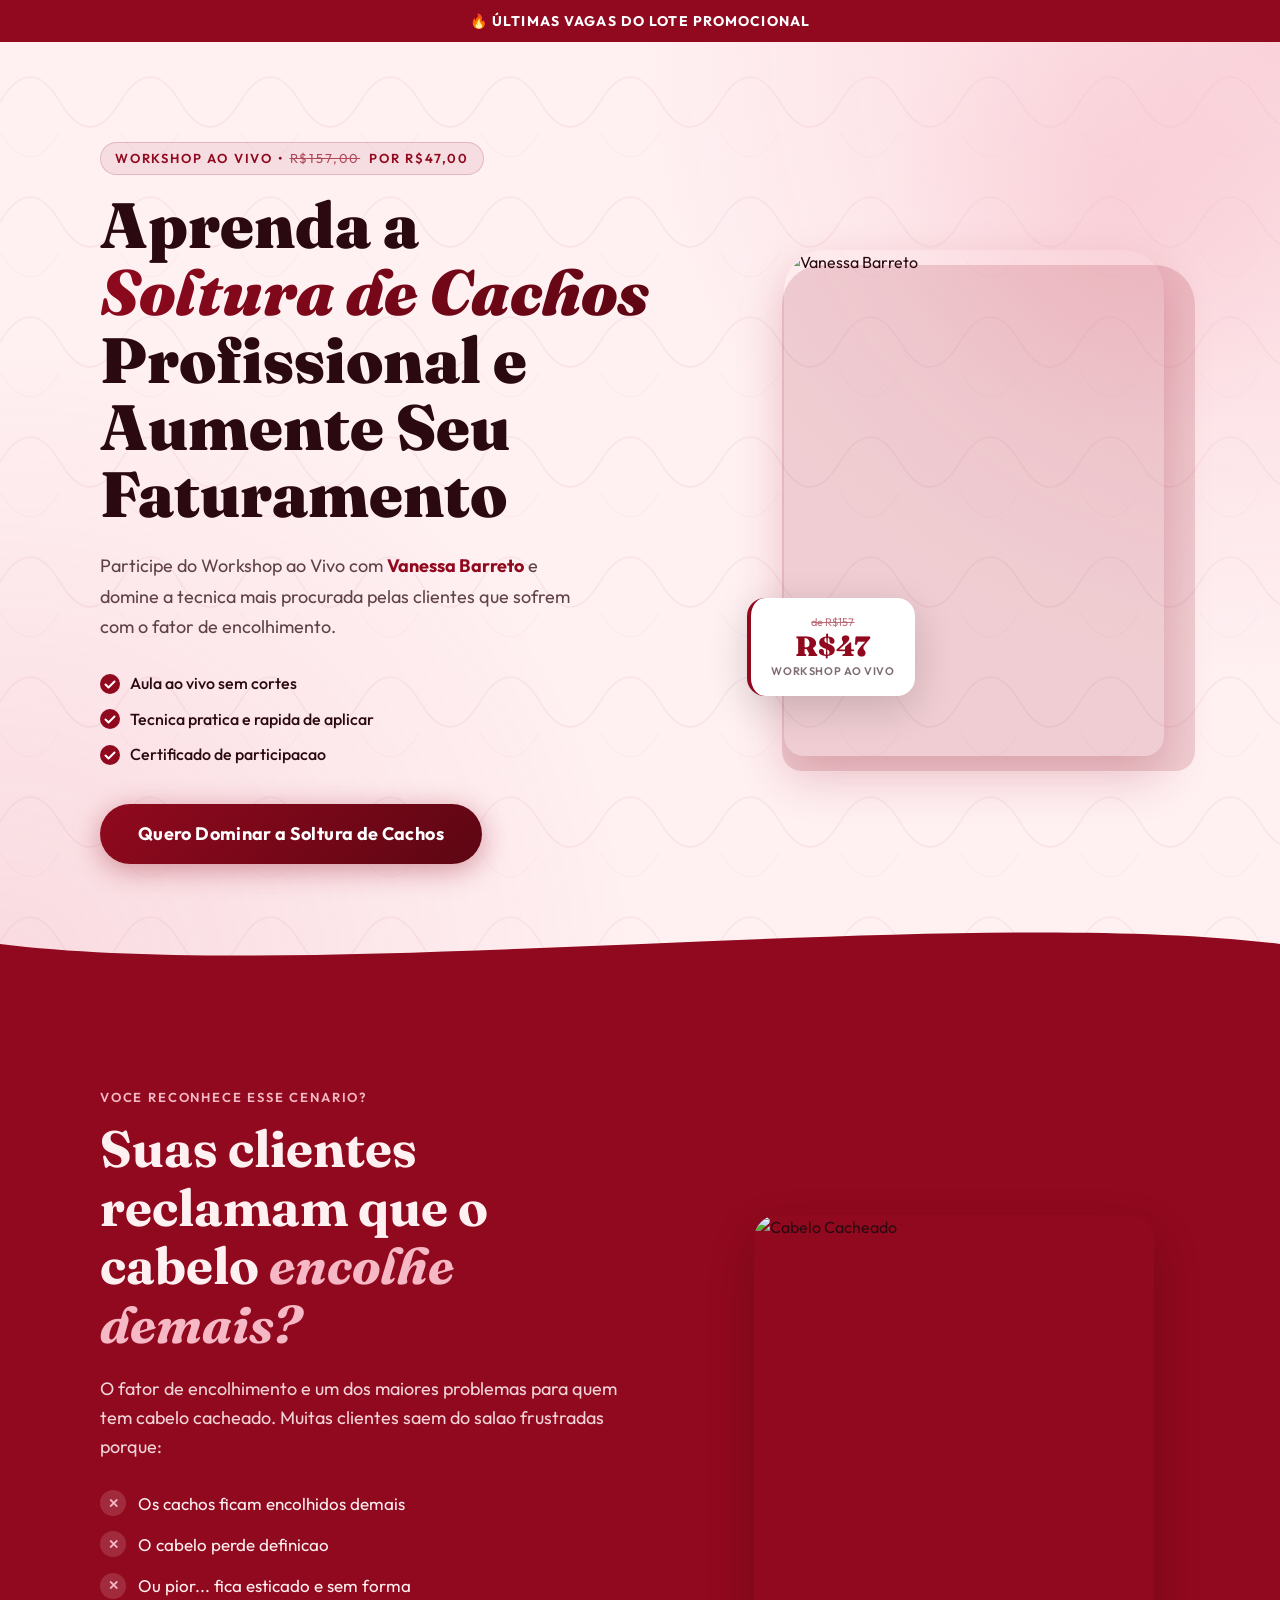
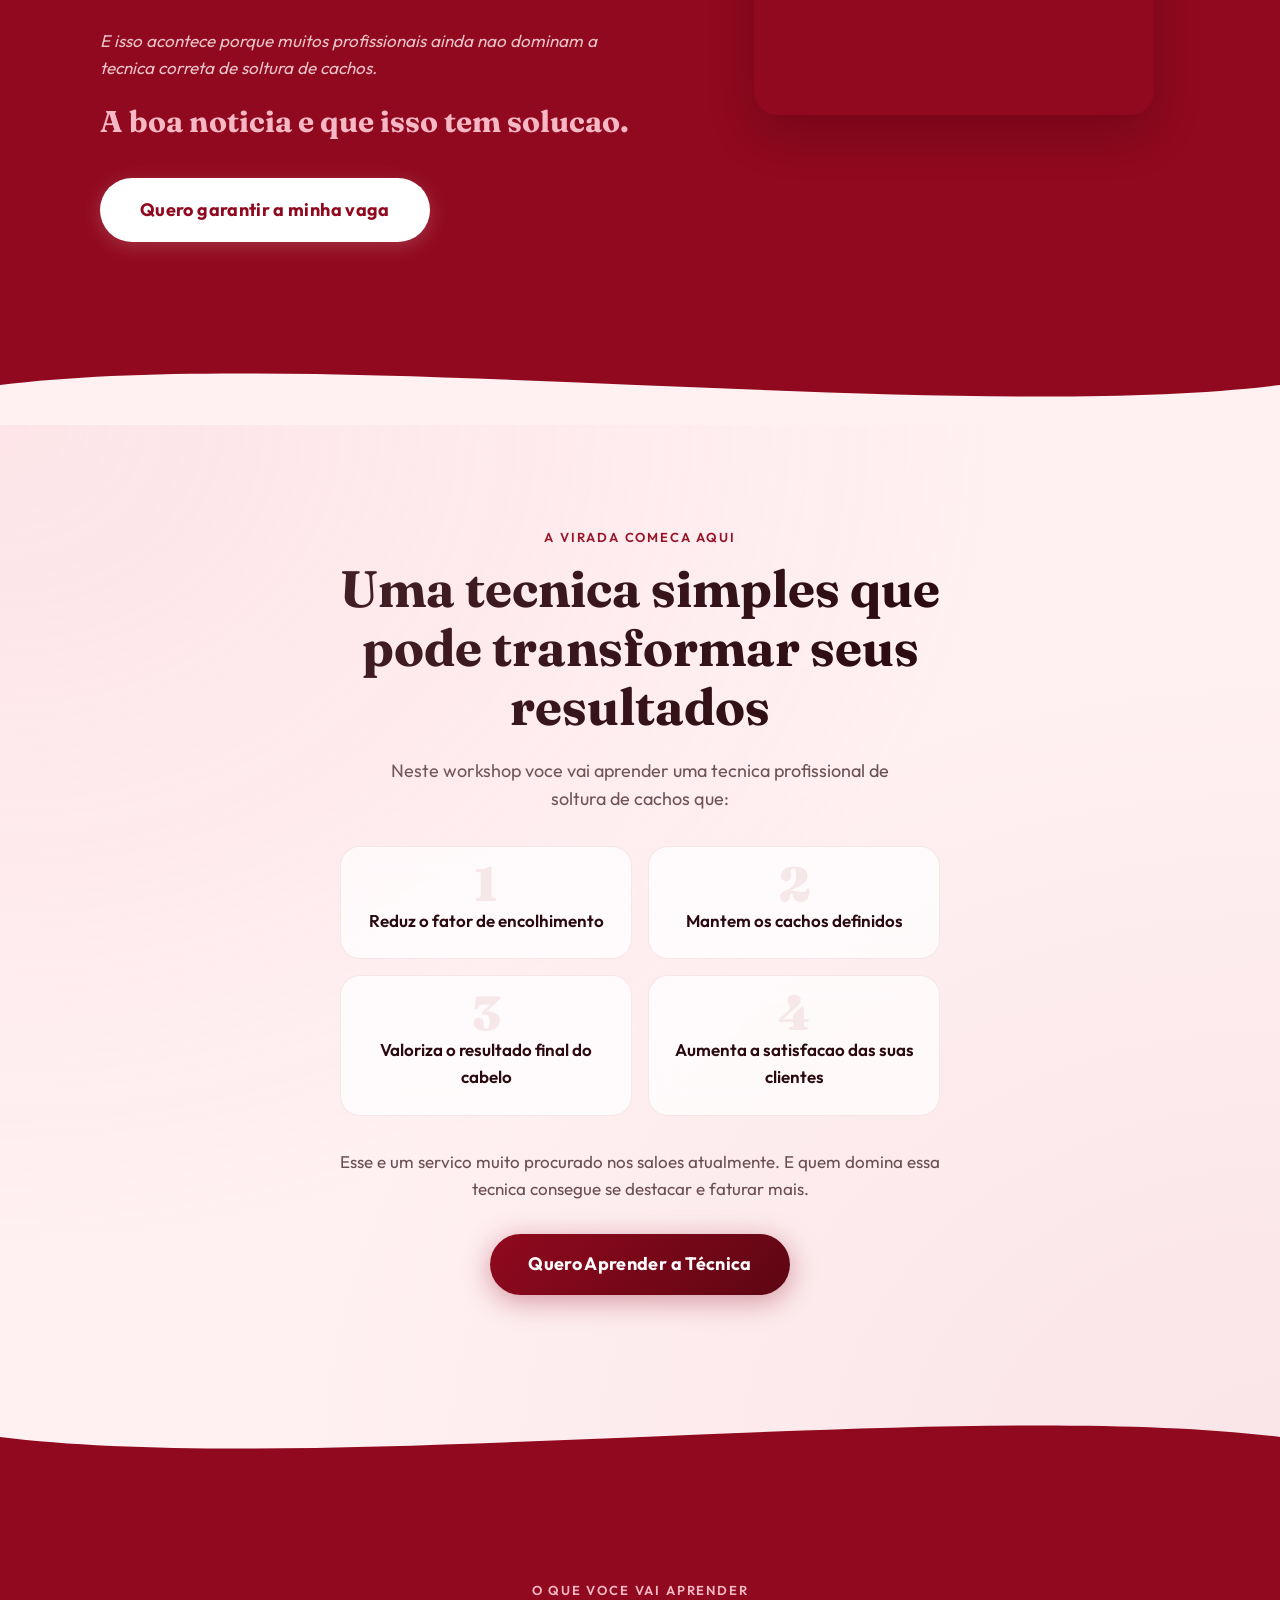
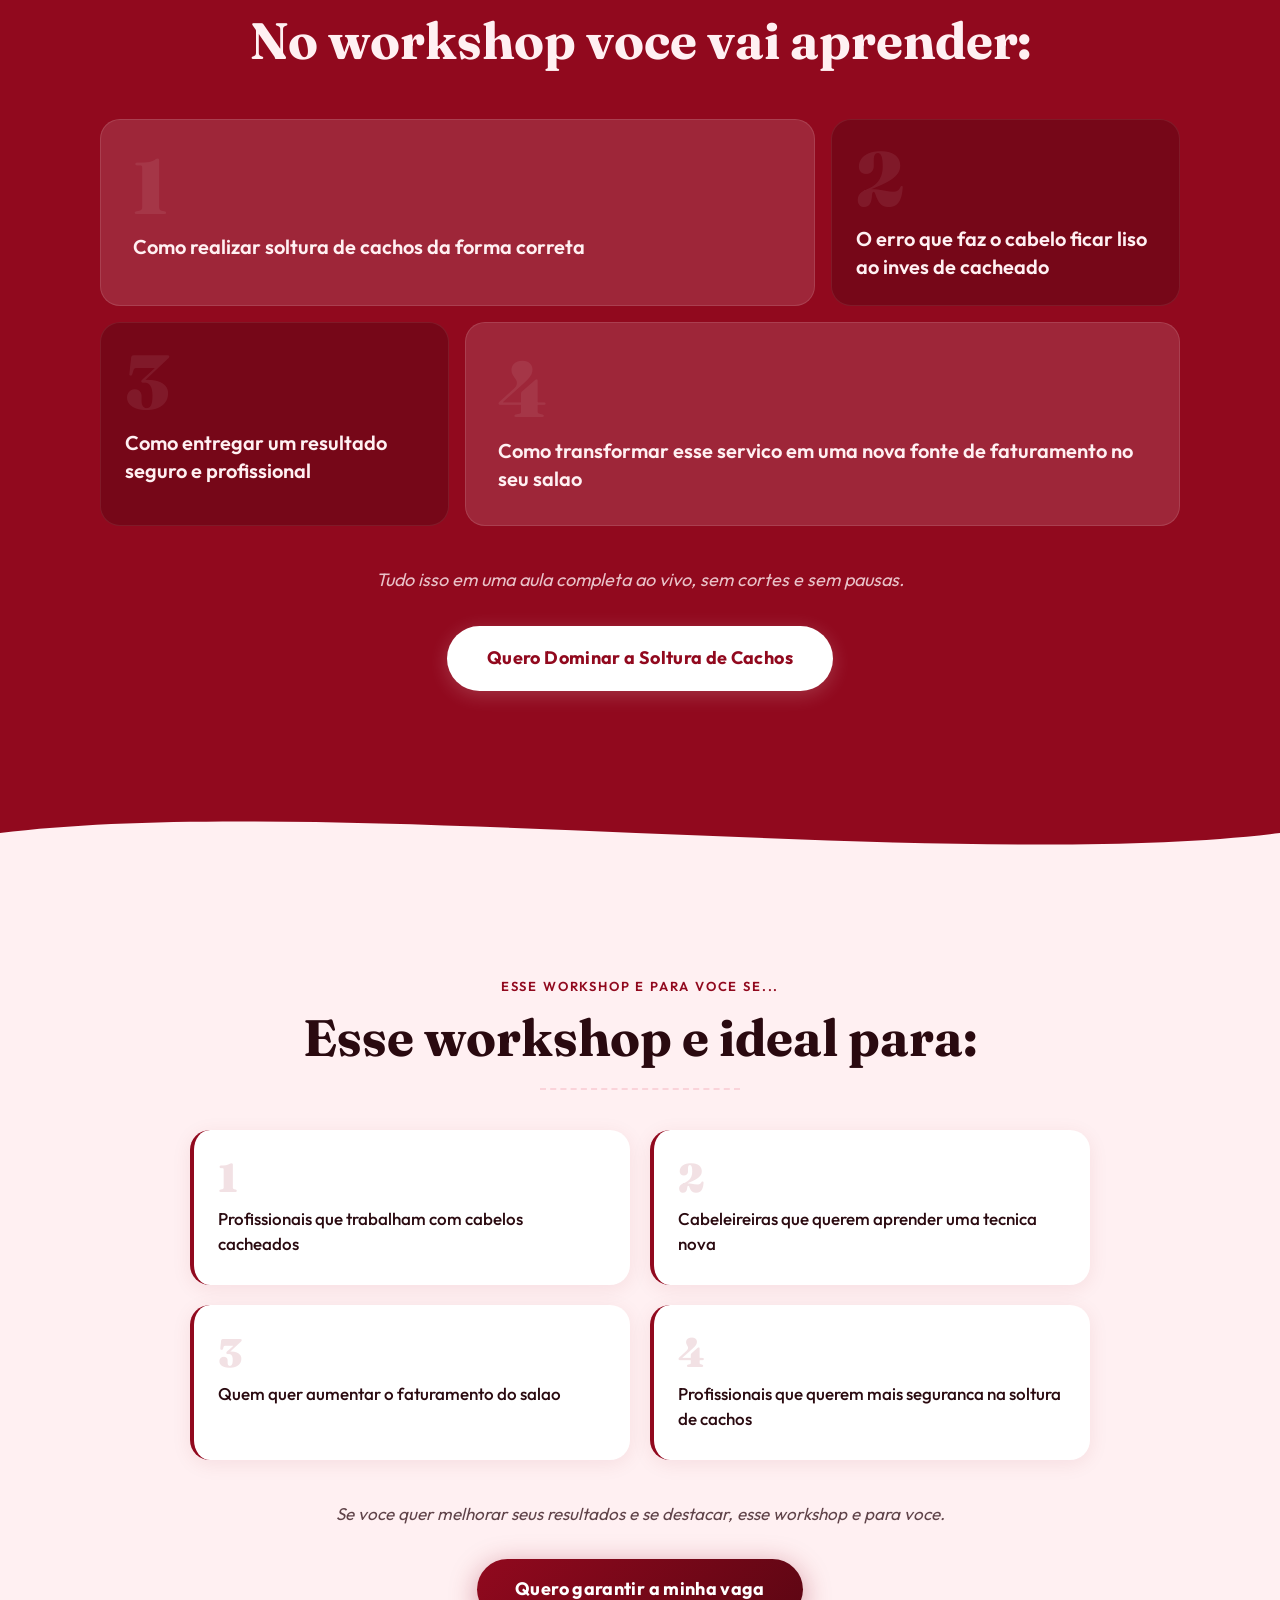
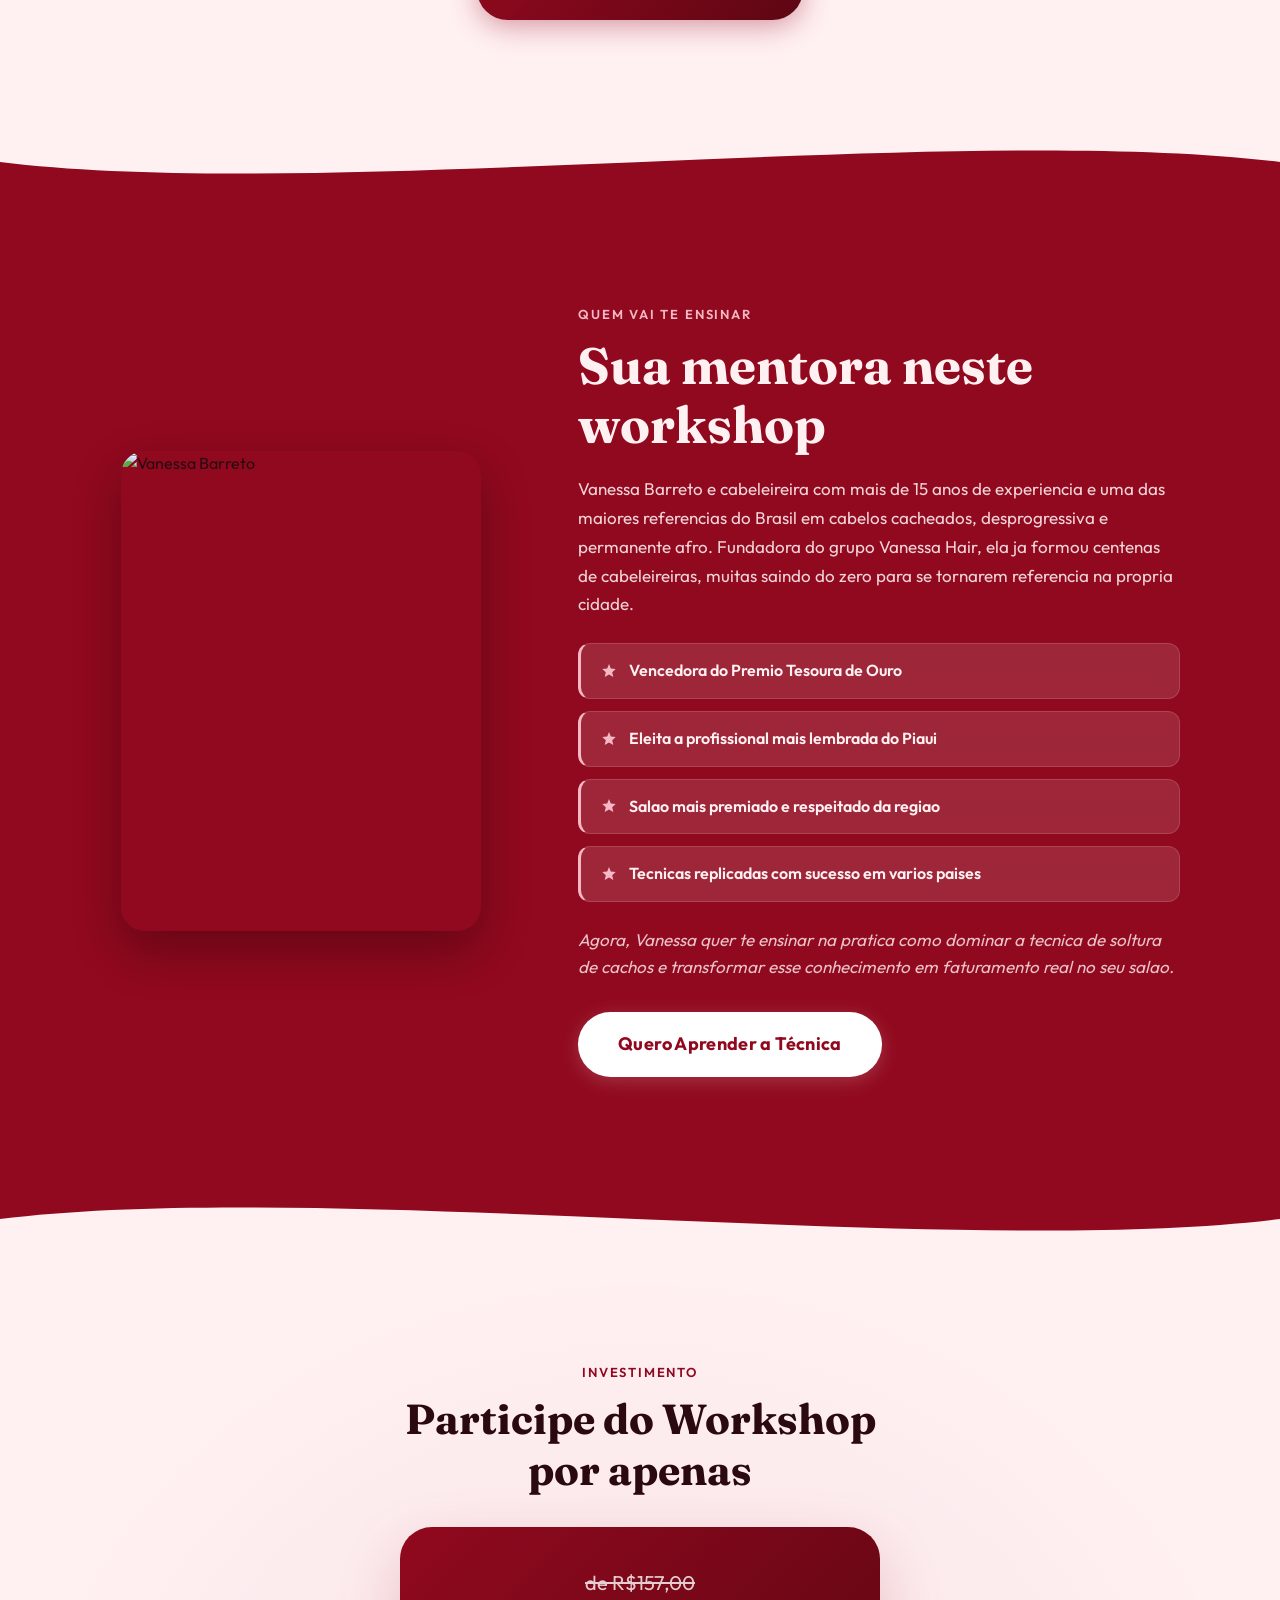
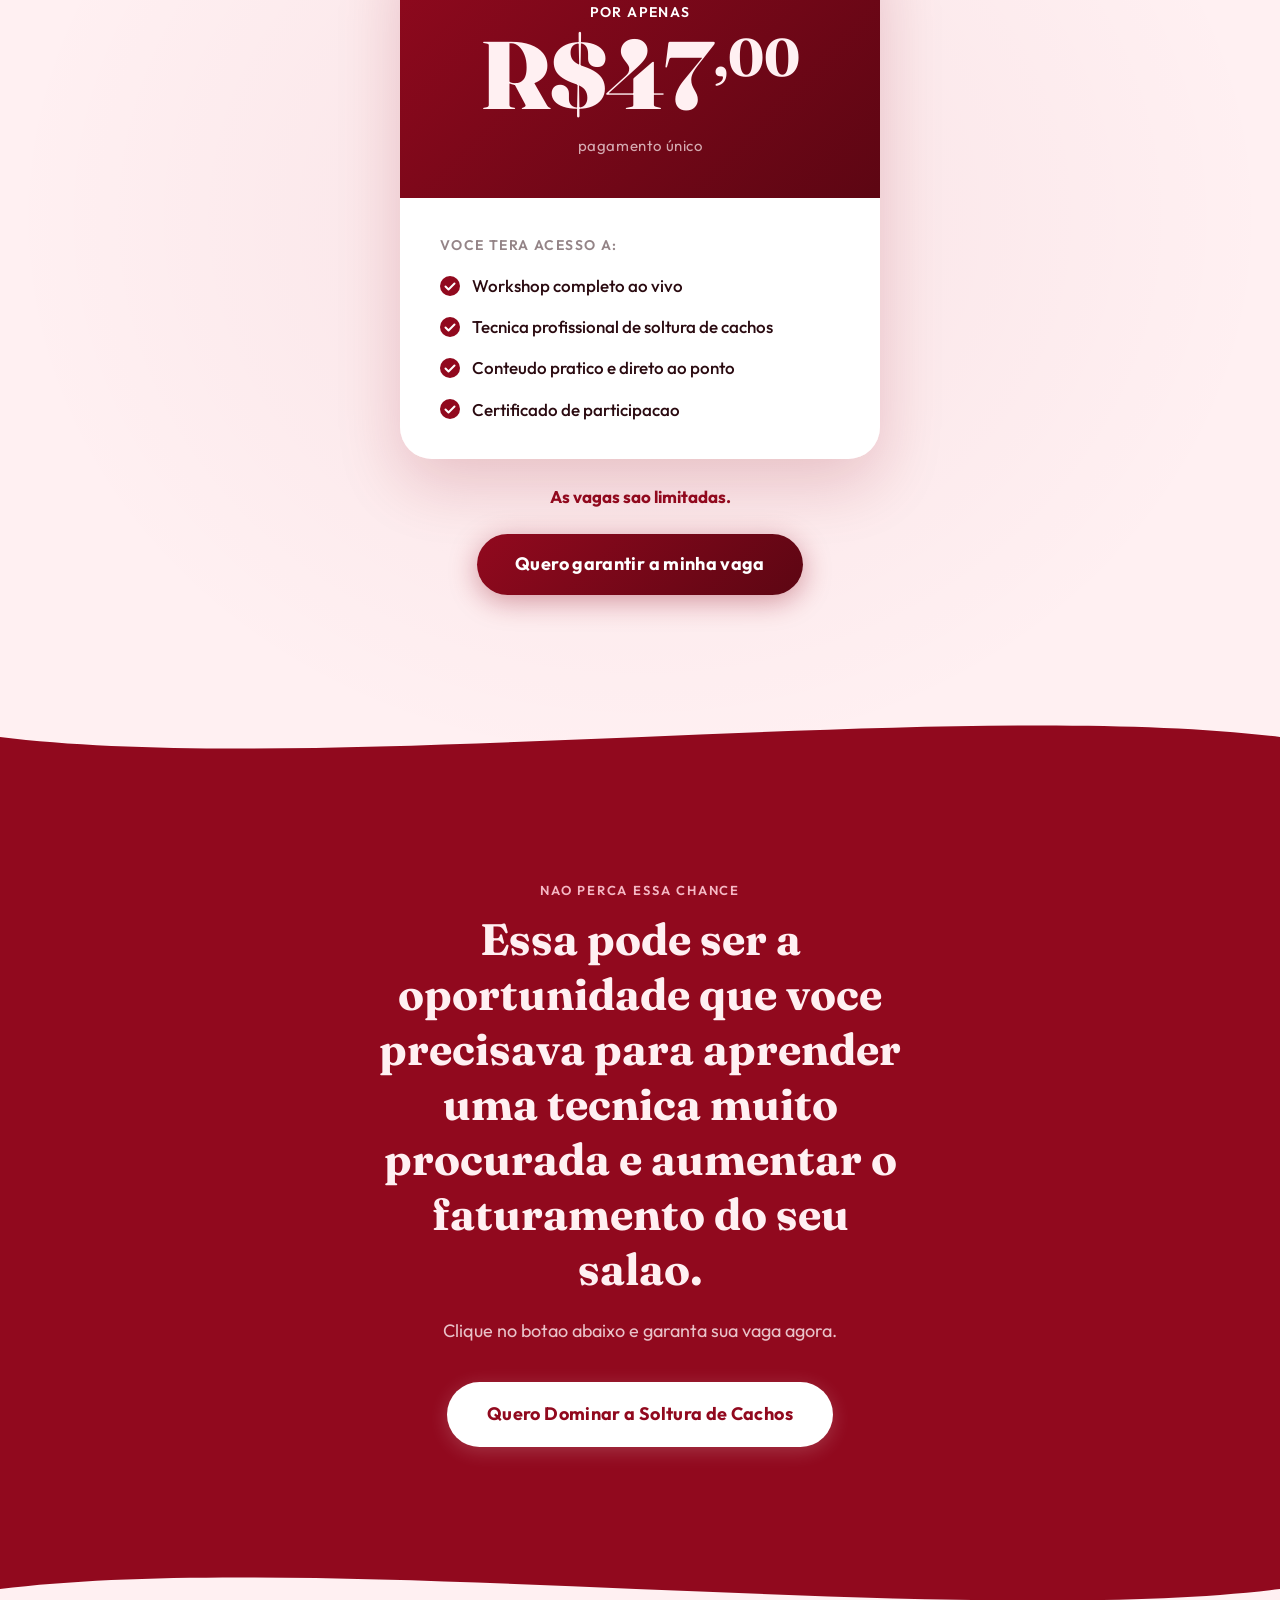
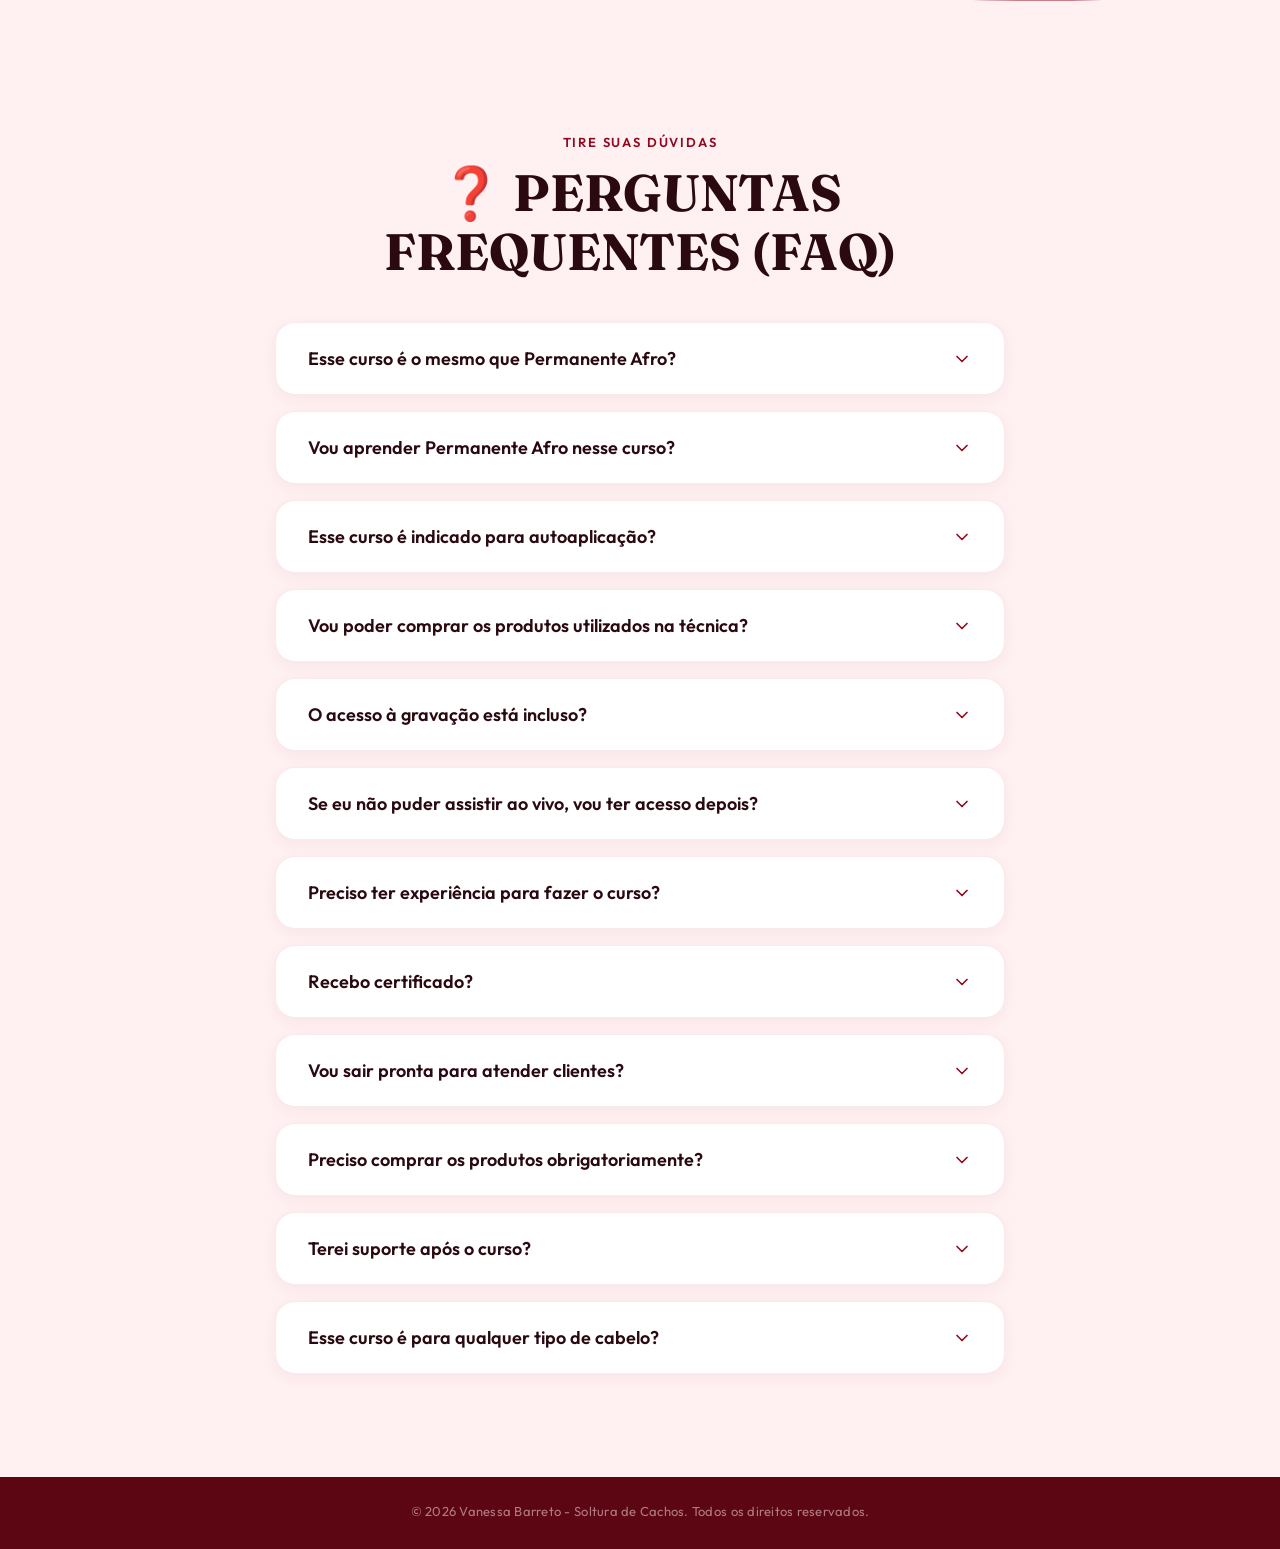
==== index.html @ c7a867ae "feat: add top bar, alternate cta text, update prices and hero texture" ====
<!DOCTYPE html>
<html lang="pt-BR">
<head>
  <meta charset="UTF-8">
  <meta name="viewport" content="width=device-width, initial-scale=1.0">
  <title>Workshop Soltura de Cachos - Vanessa Barreto</title>
  <meta name="description" content="Aprenda a Tecnica Profissional de Soltura de Cachos com Vanessa Barreto e aumente o faturamento do seu salao. Workshop ao vivo por apenas R$47.">

  <!-- Preconnect Fontes -->
  <link rel="preconnect" href="https://fonts.googleapis.com">
  <link rel="preconnect" href="https://fonts.gstatic.com" crossorigin>
  <link href="https://fonts.googleapis.com/css2?family=Fraunces:opsz,wght@9..144,300;9..144,600;9..144,700;9..144,900&family=Outfit:wght@300;400;500;600;700&display=swap" rel="stylesheet">

  <link rel="stylesheet" href="/style.css">

  <!-- AOS -->
  <link rel="stylesheet" href="https://unpkg.com/aos@2.3.4/dist/aos.css">
</head>
<body>
  <div class="top-bar">🔥 ÚLTIMAS VAGAS DO LOTE PROMOCIONAL</div>

  <!-- ===== HERO ===== -->
  <section class="hero" id="hero">
    <div class="hero__inner">

      <!-- Lado esquerdo: conteúdo -->
      <div class="hero__content">
        <p class="hero__eyebrow">Workshop ao Vivo &bull; <span class="price-old">R$157,00</span> por R$47,00</p>
        <h1 class="hero__headline">
          Aprenda a<br>
          <span class="hero__headline--highlight">Soltura de Cachos</span><br>
          Profissional e<br>
          Aumente Seu<br>
          Faturamento
        </h1>
        <p class="hero__sub">
          Participe do Workshop ao Vivo com <strong>Vanessa Barreto</strong> e domine a tecnica mais procurada pelas clientes que sofrem com o fator de encolhimento.
        </p>
        <ul class="hero__trust">
          <li>
            <svg width="20" height="20" viewBox="0 0 20 20" fill="none" aria-hidden="true"><circle cx="10" cy="10" r="10" fill="#91091E"/><path d="M5.5 10.5L8.5 13.5L14.5 7.5" stroke="white" stroke-width="2" stroke-linecap="round" stroke-linejoin="round"/></svg>
            Aula ao vivo sem cortes
          </li>
          <li>
            <svg width="20" height="20" viewBox="0 0 20 20" fill="none" aria-hidden="true"><circle cx="10" cy="10" r="10" fill="#91091E"/><path d="M5.5 10.5L8.5 13.5L14.5 7.5" stroke="white" stroke-width="2" stroke-linecap="round" stroke-linejoin="round"/></svg>
            Tecnica pratica e rapida de aplicar
          </li>
          <li>
            <svg width="20" height="20" viewBox="0 0 20 20" fill="none" aria-hidden="true"><circle cx="10" cy="10" r="10" fill="#91091E"/><path d="M5.5 10.5L8.5 13.5L14.5 7.5" stroke="white" stroke-width="2" stroke-linecap="round" stroke-linejoin="round"/></svg>
            Certificado de participacao
          </li>
        </ul>
        <a href="#oferta" class="btn btn--primary">Quero Dominar a Soltura de Cachos</a>
      </div>

      <!-- Lado direito: foto da especialista -->
      <div class="hero__photo-wrap">
        <img src="/.netlify/images?url=/images/v1.jpg&w=800&q=80" alt="Vanessa Barreto" class="hero__photo" width="380" height="506" loading="eager">
        <!-- Badge flutuante -->
        <div class="hero__badge">
          <span class="hero__badge-old">de R$157</span>
          <span class="hero__badge-price">R$47</span>
          <span class="hero__badge-text">Workshop ao Vivo</span>
        </div>
      </div>

    </div>

    <!-- Divisor ondulado hero → escuro -->
    <div class="wave-divider" aria-hidden="true">
      <svg xmlns="http://www.w3.org/2000/svg" viewBox="0 0 1440 80" preserveAspectRatio="none">
        <path d="M0,40 C360,80 1080,0 1440,40 L1440,80 L0,80 Z" fill="#91091E"/>
      </svg>
    </div>
  </section>

  <!-- ===== SECAO: PROBLEMA ===== -->
  <section class="section section--dark" id="problema">
    <div class="container">
      <div class="problema__grid">
        <div class="problema__texto">
          <p class="section__eyebrow section__eyebrow--light">Voce reconhece esse cenario?</p>
          <h2 class="section__title section__title--light">
            Suas clientes reclamam que o cabelo <em>encolhe demais?</em>
          </h2>
          <p class="section__intro section__intro--light">
            O fator de encolhimento e um dos maiores problemas para quem tem cabelo cacheado. Muitas clientes saem do salao frustradas porque:
          </p>
          <ul class="problema__lista">
            <li>
              <span class="problema__icon" aria-hidden="true">&#x2715;</span>
              Os cachos ficam encolhidos demais
            </li>
            <li>
              <span class="problema__icon" aria-hidden="true">&#x2715;</span>
              O cabelo perde definicao
            </li>
            <li>
              <span class="problema__icon" aria-hidden="true">&#x2715;</span>
              Ou pior... fica esticado e sem forma
            </li>
          </ul>
          <p class="problema__agravante">
            E isso acontece porque muitos profissionais ainda nao dominam a tecnica correta de soltura de cachos.
          </p>
          <p class="problema__virada">
            A boa noticia e que isso tem solucao.
          </p>
          <a href="#oferta" class="btn btn--secondary">Quero garantir a minha vaga</a>
        </div>

        <div class="problema__imagem" data-aos="fade-up">
          <img src="/.netlify/images?url=/images/v3.jpg&w=800&q=80" alt="Cabelo Cacheado" class="problema__foto" width="400" height="500" loading="lazy">
        </div>
      </div>
    </div>

    <!-- Divisor ondulado escuro → claro -->
    <div class="wave-divider" aria-hidden="true">
      <svg xmlns="http://www.w3.org/2000/svg" viewBox="0 0 1440 80" preserveAspectRatio="none">
        <path d="M0,40 C360,0 1080,80 1440,40 L1440,80 L0,80 Z" fill="#FFF0F2"/>
      </svg>
    </div>
  </section>

  <!-- ===== SECAO: SOLUCAO ===== -->
  <section class="section section--light" id="solucao">
    <div class="solucao__ornamento" aria-hidden="true"></div>
    <div class="container solucao__container">
      <p class="section__eyebrow">A virada comeca aqui</p>
      <h2 class="section__title" style="text-align:center;">
        Uma tecnica simples que pode transformar seus resultados
      </h2>
      <p class="section__intro solucao__intro">
        Neste workshop voce vai aprender uma tecnica profissional de soltura de cachos que:
      </p>

      <div class="solucao__cards">
        <div class="solucao__card">
          <span class="solucao__card-num" aria-hidden="true">1</span>
          <svg class="solucao__check" viewBox="0 0 20 20" fill="none" aria-hidden="true"><circle cx="10" cy="10" r="10" fill="#91091E"/><path d="M5.5 10.5L8.5 13.5L14.5 7.5" stroke="white" stroke-width="2" stroke-linecap="round" stroke-linejoin="round"/></svg>
          <p class="solucao__card-text">Reduz o fator de encolhimento</p>
        </div>
        <div class="solucao__card">
          <span class="solucao__card-num" aria-hidden="true">2</span>
          <svg class="solucao__check" viewBox="0 0 20 20" fill="none" aria-hidden="true"><circle cx="10" cy="10" r="10" fill="#91091E"/><path d="M5.5 10.5L8.5 13.5L14.5 7.5" stroke="white" stroke-width="2" stroke-linecap="round" stroke-linejoin="round"/></svg>
          <p class="solucao__card-text">Mantem os cachos definidos</p>
        </div>
        <div class="solucao__card">
          <span class="solucao__card-num" aria-hidden="true">3</span>
          <svg class="solucao__check" viewBox="0 0 20 20" fill="none" aria-hidden="true"><circle cx="10" cy="10" r="10" fill="#91091E"/><path d="M5.5 10.5L8.5 13.5L14.5 7.5" stroke="white" stroke-width="2" stroke-linecap="round" stroke-linejoin="round"/></svg>
          <p class="solucao__card-text">Valoriza o resultado final do cabelo</p>
        </div>
        <div class="solucao__card">
          <span class="solucao__card-num" aria-hidden="true">4</span>
          <svg class="solucao__check" viewBox="0 0 20 20" fill="none" aria-hidden="true"><circle cx="10" cy="10" r="10" fill="#91091E"/><path d="M5.5 10.5L8.5 13.5L14.5 7.5" stroke="white" stroke-width="2" stroke-linecap="round" stroke-linejoin="round"/></svg>
          <p class="solucao__card-text">Aumenta a satisfacao das suas clientes</p>
        </div>
      </div>

      <p class="solucao__contexto">
        Esse e um servico muito procurado nos saloes atualmente. E quem domina essa tecnica consegue se destacar e faturar mais.
      </p>
      <div class="solucao__cta">
        <a href="#oferta" class="btn btn--primary">Quero Aprender a Técnica</a>
      </div>
    </div>

    <!-- Divisor ondulado claro → escuro -->
    <div class="wave-divider" aria-hidden="true">
      <svg xmlns="http://www.w3.org/2000/svg" viewBox="0 0 1440 80" preserveAspectRatio="none">
        <path d="M0,40 C360,80 1080,0 1440,40 L1440,80 L0,80 Z" fill="#91091E"/>
      </svg>
    </div>
  </section>

  <!-- ===== SECAO: O QUE VAI APRENDER ===== -->
  <section class="section section--dark" id="aprender">
    <div class="container">
      <p class="section__eyebrow section__eyebrow--light" style="text-align:center;">O que voce vai aprender</p>
      <h2 class="section__title section__title--light" style="text-align:center; margin-bottom:48px;">
        No workshop voce vai aprender:
      </h2>

      <div class="bento__grid">
        <div class="bento__cell bento__cell--large">
          <span class="bento__num" aria-hidden="true">1</span>
          <p class="bento__text">Como realizar soltura de cachos da forma correta</p>
        </div>
        <div class="bento__cell bento__cell--small">
          <span class="bento__num" aria-hidden="true">2</span>
          <p class="bento__text">O erro que faz o cabelo ficar liso ao inves de cacheado</p>
        </div>
        <div class="bento__cell bento__cell--small">
          <span class="bento__num" aria-hidden="true">3</span>
          <p class="bento__text">Como entregar um resultado seguro e profissional</p>
        </div>
        <div class="bento__cell bento__cell--large">
          <span class="bento__num" aria-hidden="true">4</span>
          <p class="bento__text">Como transformar esse servico em uma nova fonte de faturamento no seu salao</p>
        </div>
      </div>

      <p class="bento__fechamento">
        Tudo isso em uma aula completa ao vivo, sem cortes e sem pausas.
      </p>
      <div style="text-align:center;">
        <a href="#oferta" class="btn btn--secondary">Quero Dominar a Soltura de Cachos</a>
      </div>
    </div>

    <!-- Divisor ondulado escuro → claro -->
    <div class="wave-divider" aria-hidden="true">
      <svg xmlns="http://www.w3.org/2000/svg" viewBox="0 0 1440 80" preserveAspectRatio="none">
        <path d="M0,40 C360,0 1080,80 1440,40 L1440,80 L0,80 Z" fill="#FFF0F2"/>
      </svg>
    </div>
  </section>

  <!-- ===== SECAO: PARA QUEM E ===== -->
  <section class="section section--light" id="para-quem">
    <div class="container">
      <p class="section__eyebrow" style="text-align:center;">Esse workshop e para voce se...</p>
      <h2 class="section__title" style="text-align:center;">
        Esse workshop e ideal para:
      </h2>

      <!-- Linha decorativa -->
      <div class="paraquem__linha" aria-hidden="true"></div>

      <div class="paraquem__cards">
        <div class="paraquem__card">
          <span class="paraquem__num" aria-hidden="true">1</span>
          <p class="paraquem__text">Profissionais que trabalham com cabelos cacheados</p>
        </div>
        <div class="paraquem__card">
          <span class="paraquem__num" aria-hidden="true">2</span>
          <p class="paraquem__text">Cabeleireiras que querem aprender uma tecnica nova</p>
        </div>
        <div class="paraquem__card">
          <span class="paraquem__num" aria-hidden="true">3</span>
          <p class="paraquem__text">Quem quer aumentar o faturamento do salao</p>
        </div>
        <div class="paraquem__card">
          <span class="paraquem__num" aria-hidden="true">4</span>
          <p class="paraquem__text">Profissionais que querem mais seguranca na soltura de cachos</p>
        </div>
      </div>

      <p class="paraquem__fechamento">
        Se voce quer melhorar seus resultados e se destacar, esse workshop e para voce.
      </p>
      <div style="text-align:center;">
        <a href="#oferta" class="btn btn--primary">Quero garantir a minha vaga</a>
      </div>
    </div>

    <!-- Divisor ondulado claro → escuro -->
    <div class="wave-divider" aria-hidden="true">
      <svg xmlns="http://www.w3.org/2000/svg" viewBox="0 0 1440 80" preserveAspectRatio="none">
        <path d="M0,40 C360,80 1080,0 1440,40 L1440,80 L0,80 Z" fill="#91091E"/>
      </svg>
    </div>
  </section>

  <!-- ===== SECAO: QUEM E VANESSA ===== -->
  <section class="section section--dark" id="vanessa">
    <div class="container">
      <div class="vanessa__grid">

        <!-- Foto placeholder (esquerda) -->
        <div class="vanessa__foto-wrap" data-aos="fade-up">
          <img src="/.netlify/images?url=/images/v2.jpg&w=800&q=80" alt="Vanessa Barreto" class="vanessa__foto" width="360" height="480" loading="lazy">
        </div>

        <!-- Conteudo textual (direita) -->
        <div class="vanessa__content">
          <p class="section__eyebrow section__eyebrow--light">Quem vai te ensinar</p>
          <h2 class="section__title section__title--light">
            Sua mentora neste workshop
          </h2>
          <p class="vanessa__bio">
            Vanessa Barreto e cabeleireira com mais de 15 anos de experiencia e uma das maiores referencias do Brasil em cabelos cacheados, desprogressiva e permanente afro. Fundadora do grupo Vanessa Hair, ela ja formou centenas de cabeleireiras, muitas saindo do zero para se tornarem referencia na propria cidade.
          </p>

          <div class="vanessa__badges">
            <div class="vanessa__badge">
              <svg class="vanessa__star" viewBox="0 0 16 16" fill="none" aria-hidden="true"><path d="M8 1L9.8 5.6L14.7 6.1L11.2 9.3L12.3 14.1L8 11.6L3.7 14.1L4.8 9.3L1.3 6.1L6.2 5.6L8 1Z" fill="#F5B8C4"/></svg>
              <span>Vencedora do Premio Tesoura de Ouro</span>
            </div>
            <div class="vanessa__badge">
              <svg class="vanessa__star" viewBox="0 0 16 16" fill="none" aria-hidden="true"><path d="M8 1L9.8 5.6L14.7 6.1L11.2 9.3L12.3 14.1L8 11.6L3.7 14.1L4.8 9.3L1.3 6.1L6.2 5.6L8 1Z" fill="#F5B8C4"/></svg>
              <span>Eleita a profissional mais lembrada do Piaui</span>
            </div>
            <div class="vanessa__badge">
              <svg class="vanessa__star" viewBox="0 0 16 16" fill="none" aria-hidden="true"><path d="M8 1L9.8 5.6L14.7 6.1L11.2 9.3L12.3 14.1L8 11.6L3.7 14.1L4.8 9.3L1.3 6.1L6.2 5.6L8 1Z" fill="#F5B8C4"/></svg>
              <span>Salao mais premiado e respeitado da regiao</span>
            </div>
            <div class="vanessa__badge">
              <svg class="vanessa__star" viewBox="0 0 16 16" fill="none" aria-hidden="true"><path d="M8 1L9.8 5.6L14.7 6.1L11.2 9.3L12.3 14.1L8 11.6L3.7 14.1L4.8 9.3L1.3 6.1L6.2 5.6L8 1Z" fill="#F5B8C4"/></svg>
              <span>Tecnicas replicadas com sucesso em varios paises</span>
            </div>
          </div>

          <p class="vanessa__fechamento">
            Agora, Vanessa quer te ensinar na pratica como dominar a tecnica de soltura de cachos e transformar esse conhecimento em faturamento real no seu salao.
          </p>
          <a href="#oferta" class="btn btn--secondary">Quero Aprender a Técnica</a>
        </div>

      </div>
    </div>

    <!-- Divisor ondulado escuro → claro -->
    <div class="wave-divider" aria-hidden="true">
      <svg xmlns="http://www.w3.org/2000/svg" viewBox="0 0 1440 80" preserveAspectRatio="none">
        <path d="M0,40 C360,0 1080,80 1440,40 L1440,80 L0,80 Z" fill="#FFF0F2"/>
      </svg>
    </div>
  </section>

  <!-- ===== SECAO: OFERTA / INVESTIMENTO ===== -->
  <section class="section section--light" id="oferta">
    <!-- Ornamento radial de fundo -->
    <div class="oferta__ornamento" aria-hidden="true"></div>

    <div class="container oferta__container">
      <p class="section__eyebrow" style="text-align:center;">Investimento</p>
      <h2 class="oferta__titulo">
        Participe do Workshop por apenas
      </h2>

      <!-- Card de oferta -->
      <div class="oferta__card">
        <!-- Header do card -->
        <div class="oferta__card-header">
          <div class="oferta__preco-container">
            <span class="oferta__preco-old"><s>de R$157,00</s></span>
            <span class="oferta__preco-label">por apenas</span>
            <p class="oferta__preco">R$47<span class="oferta__preco-cents">,00</span></p>
          </div>
          <p class="oferta__subpreco">pagamento único</p>
        </div>
        <!-- Corpo do card -->
        <div class="oferta__card-body">
          <p class="oferta__lista-titulo">Voce tera acesso a:</p>
          <ul class="oferta__lista">
            <li>
              <svg viewBox="0 0 20 20" fill="none" aria-hidden="true"><circle cx="10" cy="10" r="10" fill="#91091E"/><path d="M5.5 10.5L8.5 13.5L14.5 7.5" stroke="white" stroke-width="2" stroke-linecap="round" stroke-linejoin="round"/></svg>
              Workshop completo ao vivo
            </li>
            <li>
              <svg viewBox="0 0 20 20" fill="none" aria-hidden="true"><circle cx="10" cy="10" r="10" fill="#91091E"/><path d="M5.5 10.5L8.5 13.5L14.5 7.5" stroke="white" stroke-width="2" stroke-linecap="round" stroke-linejoin="round"/></svg>
              Tecnica profissional de soltura de cachos
            </li>
            <li>
              <svg viewBox="0 0 20 20" fill="none" aria-hidden="true"><circle cx="10" cy="10" r="10" fill="#91091E"/><path d="M5.5 10.5L8.5 13.5L14.5 7.5" stroke="white" stroke-width="2" stroke-linecap="round" stroke-linejoin="round"/></svg>
              Conteudo pratico e direto ao ponto
            </li>
            <li>
              <svg viewBox="0 0 20 20" fill="none" aria-hidden="true"><circle cx="10" cy="10" r="10" fill="#91091E"/><path d="M5.5 10.5L8.5 13.5L14.5 7.5" stroke="white" stroke-width="2" stroke-linecap="round" stroke-linejoin="round"/></svg>
              Certificado de participacao
            </li>
          </ul>
        </div>
      </div>

      <p class="oferta__escassez">
        As vagas sao limitadas.
      </p>
      <div style="text-align:center;">
        <a href="#oferta" class="btn btn--primary">Quero garantir a minha vaga</a>
      </div>
    </div>

    <!-- Divisor ondulado claro → escuro -->
    <div class="wave-divider" aria-hidden="true">
      <svg xmlns="http://www.w3.org/2000/svg" viewBox="0 0 1440 80" preserveAspectRatio="none">
        <path d="M0,40 C360,80 1080,0 1440,40 L1440,80 L0,80 Z" fill="#91091E"/>
      </svg>
    </div>
  </section>

  <!-- ===== SECAO: CTA FINAL ===== -->
  <section class="section section--dark" id="cta-final">
    <div class="container ctafinal__container">
      <p class="section__eyebrow section__eyebrow--light">Nao perca essa chance</p>
      <p class="ctafinal__texto">
        Essa pode ser a oportunidade que voce precisava para aprender uma tecnica muito procurada e aumentar o faturamento do seu salao.
      </p>
      <p class="ctafinal__chamada">
        Clique no botao abaixo e garanta sua vaga agora.
      </p>
      <div>
        <a href="#oferta" class="btn btn--secondary ctafinal__btn">Quero Dominar a Soltura de Cachos</a>
      </div>
    </div>

    <!-- Divisor ondulado escuro → claro -->
    <div class="wave-divider" aria-hidden="true">
      <svg xmlns="http://www.w3.org/2000/svg" viewBox="0 0 1440 80" preserveAspectRatio="none">
        <path d="M0,40 C360,0 1080,80 1440,40 L1440,80 L0,80 Z" fill="#FFF0F2" />
      </svg>
    </div>
  </section>

  <!-- ===== SECAO: FAQ ===== -->
  <section class="section section--light" id="faq">
    <div class="container faq__container">
      <p class="section__eyebrow" style="text-align:center;">Tire suas dúvidas</p>
      <h2 class="section__title" style="text-align:center;">
        ❓ PERGUNTAS FREQUENTES (FAQ)
      </h2>

      <div class="faq__list">
        <div class="faq__item">
          <button class="faq__question">
            <span>Esse curso é o mesmo que Permanente Afro?</span>
            <svg class="faq__icon" viewBox="0 0 24 24" fill="none" stroke="currentColor" stroke-width="2"
              stroke-linecap="round" stroke-linejoin="round">
              <polyline points="6 9 12 15 18 9"></polyline>
            </svg>
          </button>
          <div class="faq__answer">
            <div class="faq__answer-inner">
              <p>Não. Este curso é exclusivo para a técnica de soltura de cachos sem o uso de bigodinho.</p>
            </div>
          </div>
        </div>

        <div class="faq__item">
          <button class="faq__question">
            <span>Vou aprender Permanente Afro nesse curso?</span>
            <svg class="faq__icon" viewBox="0 0 24 24" fill="none" stroke="currentColor" stroke-width="2"
              stroke-linecap="round" stroke-linejoin="round">
              <polyline points="6 9 12 15 18 9"></polyline>
            </svg>
          </button>
          <div class="faq__answer">
            <div class="faq__answer-inner">
              <p>Não. O foco deste curso não é Permanente Afro, e sim uma técnica específica de modelagem e soltura de
                cachos com outro método.</p>
            </div>
          </div>
        </div>

        <div class="faq__item">
          <button class="faq__question">
            <span>Esse curso é indicado para autoaplicação?</span>
            <svg class="faq__icon" viewBox="0 0 24 24" fill="none" stroke="currentColor" stroke-width="2"
              stroke-linecap="round" stroke-linejoin="round">
              <polyline points="6 9 12 15 18 9"></polyline>
            </svg>
          </button>
          <div class="faq__answer">
            <div class="faq__answer-inner">
              <p>Não. Este curso é destinado a profissionais da área da beleza ou iniciantes que desejam atuar
                profissionalmente. Não é recomendado para uso em si mesma (autoaplicação).</p>
            </div>
          </div>
        </div>

        <div class="faq__item">
          <button class="faq__question">
            <span>Vou poder comprar os produtos utilizados na técnica?</span>
            <svg class="faq__icon" viewBox="0 0 24 24" fill="none" stroke="currentColor" stroke-width="2"
              stroke-linecap="round" stroke-linejoin="round">
              <polyline points="6 9 12 15 18 9"></polyline>
            </svg>
          </button>
          <div class="faq__answer">
            <div class="faq__answer-inner">
              <p>Sim. Ao adquirir o curso, você terá acesso à linha de produtos profissionais utilizada no método, com
                possibilidade de compra.</p>
            </div>
          </div>
        </div>

        <div class="faq__item">
          <button class="faq__question">
            <span>O acesso à gravação está incluso?</span>
            <svg class="faq__icon" viewBox="0 0 24 24" fill="none" stroke="currentColor" stroke-width="2"
              stroke-linecap="round" stroke-linejoin="round">
              <polyline points="6 9 12 15 18 9"></polyline>
            </svg>
          </button>
          <div class="faq__answer">
            <div class="faq__answer-inner">
              <p>Não. O curso é 100% ao vivo, e o acesso à gravação é vendido separadamente.</p>
            </div>
          </div>
        </div>

        <div class="faq__item">
          <button class="faq__question">
            <span>Se eu não puder assistir ao vivo, vou ter acesso depois?</span>
            <svg class="faq__icon" viewBox="0 0 24 24" fill="none" stroke="currentColor" stroke-width="2"
              stroke-linecap="round" stroke-linejoin="round">
              <polyline points="6 9 12 15 18 9"></polyline>
            </svg>
          </button>
          <div class="faq__answer">
            <div class="faq__answer-inner">
              <p>Não automaticamente. Para assistir posteriormente, é necessário adquirir a gravação à parte.</p>
            </div>
          </div>
        </div>

        <div class="faq__item">
          <button class="faq__question">
            <span>Preciso ter experiência para fazer o curso?</span>
            <svg class="faq__icon" viewBox="0 0 24 24" fill="none" stroke="currentColor" stroke-width="2"
              stroke-linecap="round" stroke-linejoin="round">
              <polyline points="6 9 12 15 18 9"></polyline>
            </svg>
          </button>
          <div class="faq__answer">
            <div class="faq__answer-inner">
              <p>Não é obrigatório ter experiência avançada, mas é importante ter interesse em atuar na área capilar,
                pois o conteúdo é técnico e profissional.</p>
            </div>
          </div>
        </div>

        <div class="faq__item">
          <button class="faq__question">
            <span>Recebo certificado?</span>
            <svg class="faq__icon" viewBox="0 0 24 24" fill="none" stroke="currentColor" stroke-width="2"
              stroke-linecap="round" stroke-linejoin="round">
              <polyline points="6 9 12 15 18 9"></polyline>
            </svg>
          </button>
          <div class="faq__answer">
            <div class="faq__answer-inner">
              <p>Sim, ao final do curso você receberá um certificado de participação.</p>
            </div>
          </div>
        </div>

        <div class="faq__item">
          <button class="faq__question">
            <span>Vou sair pronta para atender clientes?</span>
            <svg class="faq__icon" viewBox="0 0 24 24" fill="none" stroke="currentColor" stroke-width="2"
              stroke-linecap="round" stroke-linejoin="round">
              <polyline points="6 9 12 15 18 9"></polyline>
            </svg>
          </button>
          <div class="faq__answer">
            <div class="faq__answer-inner">
              <p>Você sairá com o conhecimento técnico da técnica, mas a excelência vem com prática e aplicação no dia a
                dia.</p>
            </div>
          </div>
        </div>

        <div class="faq__item">
          <button class="faq__question">
            <span>Preciso comprar os produtos obrigatoriamente?</span>
            <svg class="faq__icon" viewBox="0 0 24 24" fill="none" stroke="currentColor" stroke-width="2"
              stroke-linecap="round" stroke-linejoin="round">
              <polyline points="6 9 12 15 18 9"></polyline>
            </svg>
          </button>
          <div class="faq__answer">
            <div class="faq__answer-inner">
              <p>Não. A compra dos produtos não é obrigatória, porém eles são recomendados para alcançar o resultado
                ensinado na técnica.</p>
            </div>
          </div>
        </div>

        <div class="faq__item">
          <button class="faq__question">
            <span>Terei suporte após o curso?</span>
            <svg class="faq__icon" viewBox="0 0 24 24" fill="none" stroke="currentColor" stroke-width="2"
              stroke-linecap="round" stroke-linejoin="round">
              <polyline points="6 9 12 15 18 9"></polyline>
            </svg>
          </button>
          <div class="faq__answer">
            <div class="faq__answer-inner">
              <p>Você terá acesso a um canal de suporte para dúvidas após o curso por tempo determinado.</p>
            </div>
          </div>
        </div>

        <div class="faq__item">
          <button class="faq__question">
            <span>Esse curso é para qualquer tipo de cabelo?</span>
            <svg class="faq__icon" viewBox="0 0 24 24" fill="none" stroke="currentColor" stroke-width="2"
              stroke-linecap="round" stroke-linejoin="round">
              <polyline points="6 9 12 15 18 9"></polyline>
            </svg>
          </button>
          <div class="faq__answer">
            <div class="faq__answer-inner">
              <p>A técnica é indicada para cabelos que permitem transformação de forma segura, e você aprenderá no curso
                os critérios de avaliação.</p>
            </div>
          </div>
        </div>
      </div>
    </div>
  </section>

  <!-- ===== RODAPE ===== -->
  <footer class="rodape">
    <p>&copy; 2026 Vanessa Barreto - Soltura de Cachos. Todos os direitos reservados.</p>
  </footer>

  <!-- AOS Init -->
  <script src="https://unpkg.com/aos@2.3.4/dist/aos.js"></script>
  <script>
    AOS.init({
      duration: 700,
      once: true,
      offset: 60,
      disableMutationObserver: true
    });

    // Lógica do FAQ Accordion
    document.querySelectorAll('.faq__question').forEach(button => {
      button.addEventListener('click', () => {
        const item = button.parentElement;
        const isActive = item.classList.contains('active');

        // Fecha todos os outros
        document.querySelectorAll('.faq__item').forEach(otherItem => {
          otherItem.classList.remove('active');
        });

        if (!isActive) {
          item.classList.add('active');
        }
      });
    });
  </script>
</body>
</html>
---- style.css ----
/* ========================================
   WORKSHOP CACHOS - Vanessa Barreto
   Design: Split Assimetrico + Color Blocking
   Fontes: Fraunces + Outfit
   Paleta: Rosa claro / Rosa medio / Vermelho vinho
   ======================================== */

/* -------- Reset & Base -------- */
*, *::before, *::after {
  box-sizing: border-box;
  margin: 0;
  padding: 0;
}

:root {
  --rosa-claro:   #FFF0F2;
  --rosa-medio:   #F5B8C4;
  --rosa-forte:   #D65D7A;
  --vermelho:     #91091E;
  --vermelho-prof:#5D0613;
  --texto-escuro: #2A0A10;
  --texto-claro:  #FFF0F2;
  --branco:       #FFFFFF;

  --font-heading: 'Fraunces', Georgia, serif;
  --font-body:    'Outfit', sans-serif;

  --container-max: 1200px;
  --section-py: clamp(60px, 8vw, 110px);
  --gap-md: clamp(24px, 4vw, 48px);
}

html {
  scroll-behavior: smooth;
}

body {
  font-family: var(--font-body);
  background-color: var(--rosa-claro);
  color: var(--texto-escuro);
  line-height: 1.6;
  -webkit-font-smoothing: antialiased;
}

/* -------- Top Bar -------- */
.top-bar {
  background-color: var(--vermelho);
  color: var(--branco);
  text-align: center;
  padding: 10px 24px;
  font-family: var(--font-body);
  font-weight: 700;
  font-size: clamp(11px, 1.3vw, 14px);
  letter-spacing: 0.08em;
  text-transform: uppercase;
  z-index: 1000;
  position: relative;
}

/* -------- Utilitarios -------- */
.container {
  width: 100%;
  max-width: var(--container-max);
  margin-inline: auto;
  padding-inline: clamp(24px, 6vw, 60px);
}

/* -------- Botoes -------- */
.btn {
  display: inline-block;
  font-family: var(--font-body);
  font-weight: 700;
  font-size: clamp(15px, 1.8vw, 18px);
  text-decoration: none;
  border-radius: 60px;
  padding: 16px 38px;
  cursor: pointer;
  border: none;
  transition: transform 0.18s ease, box-shadow 0.18s ease, background-color 0.18s ease;
  letter-spacing: 0.02em;
}

.price-old {
  text-decoration: line-through;
  opacity: 0.7;
  font-weight: 400;
  display: inline-block;
  margin-right: 4px;
}

.btn--primary {
  background: linear-gradient(135deg, #91091E 0%, #5D0613 100%);
  color: var(--branco);
  box-shadow: 0 6px 28px rgba(145, 9, 30, 0.38);
}

.btn--primary:hover {
  transform: translateY(-3px) scale(1.02);
  box-shadow: 0 12px 36px rgba(145, 9, 30, 0.48);
}

.btn--secondary {
  background: var(--branco);
  color: var(--vermelho);
  box-shadow: 0 4px 20px rgba(255,255,255,0.18);
  border: 2px solid rgba(255,255,255,0.5);
}

.btn--secondary:hover {
  background: var(--rosa-claro);
  transform: translateY(-3px);
  box-shadow: 0 8px 28px rgba(255,255,255,0.28);
}

/* Focus visível para acessibilidade */
.btn:focus-visible {
  outline: 3px solid var(--rosa-medio);
  outline-offset: 3px;
}

/* -------- Elementos de secao -------- */
.section {
  position: relative;
  padding-block: var(--section-py);
}

.section--light {
  background-color: var(--rosa-claro);
}

.section--dark {
  background-color: var(--vermelho);
}

.section__eyebrow {
  font-family: var(--font-body);
  font-size: 13px;
  font-weight: 600;
  letter-spacing: 0.14em;
  text-transform: uppercase;
  color: var(--vermelho);
  margin-bottom: 12px;
}

.section__eyebrow--light {
  color: var(--rosa-medio);
}

.section__title {
  font-family: var(--font-heading);
  font-size: clamp(28px, 4vw, 52px);
  font-weight: 700;
  line-height: 1.15;
  color: var(--texto-escuro);
  margin-bottom: 20px;
}

.section__title--light {
  color: var(--texto-claro);
}

.section__title em {
  font-style: italic;
  color: var(--rosa-medio);
}

.section__intro {
  font-size: clamp(16px, 1.6vw, 18px);
  color: var(--texto-escuro);
  max-width: 540px;
  margin-bottom: 28px;
}

.section__intro--light {
  color: rgba(255, 240, 242, 0.88);
}

/* -------- Wave Divider (generico) -------- */
.wave-divider {
  position: absolute;
  bottom: 0;
  left: 0;
  width: 100%;
  line-height: 0;
  pointer-events: none;
}

.wave-divider svg {
  display: block;
  width: 100%;
  height: 80px;
}

/* Secoes com wave divisor inferior precisam de padding-bottom extra */
#problema,
#solucao,
#aprender,
#para-quem,
#vanessa,
#oferta {
  padding-bottom: calc(var(--section-py) + 80px);
}

/* ========================================
   HERO SECTION
   ======================================== */
.hero {
  position: relative;
  background-color: var(--rosa-claro);
  /* Degradê duplo + Textura de fios/curvas sutil */
  background-image: 
    radial-gradient(circle at 100% 0%, rgba(245, 184, 196, 0.5) 0%, transparent 40%),
    radial-gradient(circle at 0% 100%, rgba(214, 93, 122, 0.15) 0%, transparent 40%),
    url("data:image/svg+xml,%3Csvg width='120' height='120' viewBox='0 0 120 120' xmlns='http://www.w3.org/2000/svg'%3E%3Cpath d='M0 60 Q 30 10, 60 60 T 120 60' fill='none' stroke='%2391091E' stroke-opacity='0.05' stroke-width='1.5'/%3E%3Cpath d='M-60 90 Q -30 40, 0 90 T 60 90' fill='none' stroke='%2391091E' stroke-opacity='0.03' stroke-width='1'/%3E%3C/svg%3E");
  overflow: hidden;
  padding-bottom: 0;
  min-height: 100vh;
  display: flex;
  flex-direction: column;
  justify-content: center;
}

.hero::before {
  content: '';
  position: absolute;
  top: -80px;
  right: -80px;
  width: 480px;
  height: 480px;
  border-radius: 50%;
  background: radial-gradient(circle, rgba(245, 184, 196, 0.35) 0%, transparent 70%);
  pointer-events: none;
}

.hero__inner {
  display: grid;
  grid-template-columns: 60fr 40fr;
  gap: var(--gap-md);
  align-items: center;
  width: 100%;
  max-width: var(--container-max);
  margin-inline: auto;
  padding-inline: clamp(20px, 5vw, 60px);
  padding-block: clamp(60px, 8vw, 100px);
  padding-bottom: clamp(80px, 10vw, 120px);
}

.hero__eyebrow {
  font-family: var(--font-body);
  font-size: 13px;
  font-weight: 600;
  letter-spacing: 0.14em;
  text-transform: uppercase;
  color: var(--vermelho);
  margin-bottom: 16px;
  display: inline-block;
  background: rgba(145, 9, 30, 0.08);
  padding: 5px 14px;
  border-radius: 30px;
  border: 1px solid rgba(145, 9, 30, 0.18);
}

.hero__headline {
  font-family: var(--font-heading);
  font-size: clamp(36px, 5vw, 72px);
  font-weight: 900;
  line-height: 1.05;
  color: var(--texto-escuro);
  margin-bottom: 24px;
}

.hero__headline--highlight {
  font-style: italic;
  background: linear-gradient(135deg, #91091E 0%, #5D0613 100%);
  -webkit-background-clip: text;
  -webkit-text-fill-color: transparent;
  background-clip: text;
}

.hero__sub {
  font-size: clamp(16px, 1.7vw, 18px);
  color: rgba(42, 10, 16, 0.75);
  max-width: 500px;
  margin-bottom: 28px;
  line-height: 1.7;
}

.hero__sub strong {
  color: var(--vermelho);
  font-weight: 700;
}

.hero__trust {
  list-style: none;
  display: flex;
  flex-direction: column;
  gap: 10px;
  margin-bottom: 36px;
}

.hero__trust li {
  display: flex;
  align-items: center;
  gap: 10px;
  font-size: clamp(14px, 1.5vw, 16px);
  font-weight: 500;
  color: var(--texto-escuro);
}

.hero__trust svg {
  width: 20px;
  height: 20px;
  flex-shrink: 0;
}

.hero__photo-wrap {
  position: relative;
  display: flex;
  align-items: flex-end;
  justify-content: center;
}

.hero__photo {
  width: 100%;
  max-width: 380px;
  aspect-ratio: 3 / 4;
  object-fit: cover;
  border-radius: 40px 40px 20px 20px;
  display: block;
  position: relative;
  z-index: 2;
  box-shadow: 0 20px 48px rgba(145, 9, 30, 0.22);
  transition: transform 0.4s cubic-bezier(0.175, 0.885, 0.32, 1.275);
}

.hero__photo:hover {
  transform: translateY(-8px) scale(1.02);
}

.hero__photo-wrap::before {
  content: '';
  position: absolute;
  top: 15px;
  right: -15px;
  bottom: -15px;
  left: 15px;
  background: var(--vermelho);
  border-radius: 40px 40px 20px 20px;
  opacity: 0.15;
  z-index: 1;
}

.hero__badge {
  position: absolute;
  left: -20px;
  bottom: 60px;
  background: var(--branco);
  border-radius: 18px;
  padding: 16px 20px;
  box-shadow: 0 12px 40px rgba(0,0,0,0.16);
  display: flex;
  flex-direction: column;
  align-items: center;
  animation: float 3.5s ease-in-out infinite;
  border-left: 4px solid var(--vermelho);
  z-index: 10;
}

.hero__badge-date {
  font-family: var(--font-body);
  font-size: 11px;
  font-weight: 700;
  text-transform: uppercase;
  color: var(--vermelho);
  letter-spacing: 0.08em;
  margin-bottom: 4px;
}

.hero__badge-old {
  font-family: var(--font-body);
  font-size: 11px;
  text-decoration: line-through;
  color: var(--vermelho);
  opacity: 0.6;
}

.hero__badge-price {
  font-family: var(--font-heading);
  font-size: 28px;
  font-weight: 900;
  color: var(--vermelho);
  line-height: 1;
}

.hero__badge-text {
  font-size: 11px;
  font-weight: 600;
  letter-spacing: 0.06em;
  text-transform: uppercase;
  color: rgba(42, 10, 16, 0.6);
  margin-top: 3px;
}

@keyframes float {
  0%, 100% { transform: translateY(0px); }
  50%       { transform: translateY(-8px); }
}

/* Hero wave: nao usa classe wave-divider pois tem tratamento especial */
.hero__wave {
  position: absolute;
  bottom: 0;
  left: 0;
  width: 100%;
  line-height: 0;
}

.hero__wave svg {
  width: 100%;
  height: 80px;
  display: block;
}

/* O hero nao usa padding-bottom extra pois usa min-height: 100vh */
.hero {
  padding-bottom: 0 !important;
}

/* ========================================
   SECAO: PROBLEMA
   ======================================== */
.problema__grid {
  display: grid;
  grid-template-columns: 55fr 45fr;
  gap: clamp(40px, 6vw, 80px);
  align-items: center;
}

.problema__lista {
  list-style: none;
  display: flex;
  flex-direction: column;
  gap: 14px;
  margin-bottom: 28px;
}

.problema__lista li {
  display: flex;
  align-items: center;
  gap: 12px;
  font-size: clamp(15px, 1.5vw, 17px);
  color: var(--texto-claro);
  font-weight: 400;
}

.problema__icon {
  display: inline-flex;
  align-items: center;
  justify-content: center;
  width: 26px;
  height: 26px;
  border-radius: 50%;
  background: rgba(255, 240, 242, 0.15);
  color: var(--rosa-medio);
  font-size: 13px;
  font-weight: 700;
  flex-shrink: 0;
}

.problema__agravante {
  font-size: clamp(15px, 1.5vw, 17px);
  color: rgba(255, 240, 242, 0.8);
  margin-bottom: 16px;
  font-style: italic;
}

.problema__virada {
  font-family: var(--font-heading);
  font-size: clamp(22px, 2.5vw, 30px);
  font-weight: 700;
  color: var(--rosa-medio);
  margin-bottom: 32px;
}

.problema__imagem {
  display: flex;
  justify-content: center;
}

.problema__foto {
  width: 100%;
  max-width: 400px;
  aspect-ratio: 4 / 5;
  object-fit: cover;
  border-radius: 24px;
  display: block;
  box-shadow: 0 20px 48px rgba(0, 0, 0, 0.2);
  transition: transform 0.4s ease;
}

.problema__foto:hover {
  transform: scale(1.02);
}

/* ========================================
   SECAO: SOLUCAO
   ======================================== */
.solucao__ornamento {
  position: absolute;
  inset: 0;
  pointer-events: none;
  background:
    radial-gradient(ellipse at top left, rgba(245, 184, 196, 0.2) 0%, transparent 55%),
    radial-gradient(ellipse at bottom right, rgba(145, 9, 30, 0.05) 0%, transparent 55%);
}

.solucao__container {
  max-width: 720px;
  text-align: center;
}

.solucao__intro {
  text-align: center;
  color: rgba(42, 10, 16, 0.7);
  margin-inline: auto;
  margin-bottom: 32px;
}

.solucao__cards {
  display: grid;
  grid-template-columns: 1fr 1fr;
  gap: 16px;
  margin-bottom: 32px;
  text-align: center;
}

.solucao__card {
  position: relative;
  background: rgba(255, 255, 255, 0.7);
  backdrop-filter: blur(12px);
  -webkit-backdrop-filter: blur(12px);
  border: 1px solid rgba(145, 9, 30, 0.08);
  border-radius: 20px;
  padding: 40px 24px 24px;
  display: flex;
  flex-direction: column;
  align-items: center;
  gap: 10px;
  transition: transform 0.25s ease, box-shadow 0.25s ease, background-color 0.25s ease;
}

.solucao__card:hover {
  background: rgba(255, 255, 255, 0.95);
  transform: scale(1.02);
  box-shadow: 0 8px 32px rgba(145, 9, 30, 0.10);
}

.solucao__card-num {
  font-family: var(--font-heading);
  font-size: 48px;
  font-weight: 900;
  color: rgba(145, 9, 30, 0.08);
  line-height: 0.9;
  position: absolute;
  top: 15px;
  left: 50%;
  transform: translateX(-50%);
  pointer-events: none;
}

.solucao__check {
  display: none;
}

.solucao__card-text {
  font-family: var(--font-body);
  font-size:  clamp(15px, 1.5vw, 17px);
  font-weight: 600;
  color: var(--texto-escuro);
  padding-top: 20px;
  text-align: center;
  position: relative;
  z-index: 2;
}

.solucao__contexto {
  font-size: clamp(15px, 1.5vw, 17px);
  color: rgba(42, 10, 16, 0.7);
  text-align: center;
  max-width: 600px;
  margin-inline: auto;
  margin-top: 0;
  margin-bottom: 32px;
}

.solucao__cta {
  text-align: center;
}

/* ========================================
   SECAO: O QUE VAI APRENDER — BENTO BOX
   ======================================== */
.bento__grid {
  display: grid;
  grid-template-columns: repeat(6, 1fr);
  gap: 16px;
  margin-bottom: 40px;
}

.bento__cell {
  border-radius: 20px;
  transition: transform 0.25s ease, box-shadow 0.25s ease;
  cursor: default;
}

.bento__cell:hover {
  transform: translateY(-8px);
  box-shadow: 0 16px 40px rgba(0,0,0,0.2);
}

.bento__cell--large {
  grid-column: span 4;
  background: rgba(255, 255, 255, 0.12);
  border: 1px solid rgba(255, 240, 242, 0.12);
  padding: 32px;
}

.bento__cell--small {
  grid-column: span 2;
  background: rgba(93, 6, 19, 0.5);
  border: 1px solid rgba(255, 240, 242, 0.08);
  padding: 24px;
}

.bento__num {
  display: block;
  font-family: var(--font-heading);
  font-size: clamp(64px, 6vw, 96px);
  font-weight: 900;
  color: rgba(255, 240, 242, 0.08);
  line-height: 0.9;
  margin-bottom: 12px;
}

.bento__text {
  font-family: var(--font-body);
  font-size: clamp(16px, 1.6vw, 20px);
  font-weight: 600;
  color: var(--texto-claro);
  line-height: 1.4;
}

.bento__fechamento {
  font-family: var(--font-body);
  font-size: clamp(16px, 1.6vw, 18px);
  font-style: italic;
  color: rgba(255, 240, 242, 0.8);
  text-align: center;
  max-width: 600px;
  margin-inline: auto;
  margin-bottom: 32px;
}

/* ========================================
   SECAO: PARA QUEM E
   ======================================== */
.paraquem__linha {
  border-top: 2px dashed rgba(245, 184, 196, 0.5);
  max-width: 200px;
  margin-inline: auto;
  margin-bottom: 40px;
}

.paraquem__cards {
  display: grid;
  grid-template-columns: repeat(2, 1fr);
  gap: 20px;
  max-width: 900px;
  margin-inline: auto;
  margin-bottom: 40px;
}

.paraquem__card {
  background: var(--branco);
  border-radius: 20px;
  padding: 28px 28px 28px 24px;
  border-left: 4px solid var(--vermelho);
  box-shadow: 0 4px 20px rgba(145, 9, 30, 0.08);
  transition: transform 0.2s ease, box-shadow 0.2s ease;
}

.paraquem__card:hover {
  transform: translateY(-4px);
  box-shadow: 0 12px 36px rgba(145, 9, 30, 0.14);
}

.paraquem__num {
  display: block;
  font-family: var(--font-heading);
  font-size: 40px;
  font-weight: 900;
  color: rgba(145, 9, 30, 0.12);
  margin-bottom: 8px;
  line-height: 1;
}

.paraquem__text {
  font-family: var(--font-body);
  font-size: clamp(15px, 1.5vw, 17px);
  font-weight: 500;
  color: var(--texto-escuro);
  line-height: 1.5;
}

.paraquem__fechamento {
  font-family: var(--font-body);
  font-size: clamp(15px, 1.5vw, 17px);
  font-style: italic;
  color: rgba(42, 10, 16, 0.75);
  text-align: center;
  margin-bottom: 32px;
}

/* ========================================
   SECAO: QUEM E VANESSA BARRETO
   ======================================== */
.vanessa__grid {
  display: grid;
  grid-template-columns: 40fr 60fr;
  gap: clamp(40px, 6vw, 80px);
  align-items: center;
}

.vanessa__foto-wrap {
  display: flex;
  justify-content: center;
}

.vanessa__foto {
  width: 100%;
  max-width: 360px;
  aspect-ratio: 3 / 4;
  object-fit: cover;
  border-radius: 24px;
  display: block;
  box-shadow: 0 20px 48px rgba(0, 0, 0, 0.3);
  transition: transform 0.4s ease;
}

.vanessa__foto:hover {
  transform: translateY(-10px);
}

.vanessa__bio {
  font-size: clamp(15px, 1.5vw, 17px);
  color: rgba(255, 240, 242, 0.88);
  line-height: 1.7;
  margin-bottom: 24px;
}

.vanessa__badges {
  display: flex;
  flex-direction: column;
  gap: 12px;
  margin-bottom: 24px;
}

.vanessa__badge {
  display: flex;
  align-items: center;
  gap: 12px;
  background: rgba(255, 255, 255, 0.12);
  backdrop-filter: blur(8px);
  -webkit-backdrop-filter: blur(8px);
  border-radius: 12px;
  padding: 14px 20px;
  border-left: 3px solid var(--rosa-medio);
  border: 1px solid rgba(255, 240, 242, 0.15);
  border-left-width: 3px;
  border-left-color: var(--rosa-medio);
  border-left-style: solid;
  transition: background-color 0.2s ease, box-shadow 0.2s ease;
  font-family: var(--font-body);
  font-size: clamp(14px, 1.4vw, 16px);
  font-weight: 600;
  color: var(--texto-claro);
}

.vanessa__badge:hover {
  background: rgba(255, 255, 255, 0.20);
  box-shadow: 0 0 20px rgba(245, 184, 196, 0.15);
}

.vanessa__star {
  width: 16px;
  height: 16px;
  flex-shrink: 0;
}

.vanessa__fechamento {
  font-size: clamp(15px, 1.5vw, 17px);
  font-style: italic;
  color: rgba(255, 240, 242, 0.80);
  margin-top: 24px;
  margin-bottom: 32px;
  line-height: 1.6;
}

/* ========================================
   SECAO: OFERTA / INVESTIMENTO
   ======================================== */
.oferta__ornamento {
  position: absolute;
  inset: 0;
  background: radial-gradient(ellipse at center, rgba(145, 9, 30, 0.06) 0%, transparent 70%);
  pointer-events: none;
}

.oferta__container {
  max-width: 600px;
  text-align: center;
  position: relative;
  z-index: 1;
}

.oferta__titulo {
  font-family: var(--font-heading);
  font-size: clamp(26px, 3.5vw, 42px);
  font-weight: 700;
  color: var(--texto-escuro);
  text-align: center;
  margin-bottom: 32px;
  line-height: 1.2;
}

.oferta__card {
  width: 100%;
  border-radius: 32px;
  overflow: hidden;
  box-shadow: 0 24px 64px rgba(145, 9, 30, 0.18);
  margin-bottom: 24px;
}

.oferta__card-header {
  background: linear-gradient(135deg, #91091E 0%, #5D0613 100%);
  padding: 40px 32px;
  text-align: center;
  display: flex;
  flex-direction: column;
  align-items: center;
}

.oferta__data {
  display: inline-flex;
  flex-direction: column;
  align-items: center;
  background: var(--branco);
  padding: 10px 24px;
  border-radius: 12px;
  font-family: var(--font-body);
  color: var(--vermelho);
  margin-bottom: 24px;
  box-shadow: 0 10px 30px rgba(0, 0, 0, 0.25);
  transform: translateY(-5px);
}

.oferta__data::before {
  content: 'MARQUE NA AGENDA:';
  font-size: 10px;
  font-weight: 700;
  letter-spacing: 0.1em;
  opacity: 0.8;
  margin-bottom: 4px;
}

.oferta__data {
  font-size: clamp(20px, 4vw, 24px);
  font-weight: 900;
  text-transform: uppercase;
}

.oferta__preco-container {
  display: flex;
  flex-direction: column;
  align-items: center;
  gap: 2px;
  margin-bottom: 8px;
}

.oferta__preco-old {
  font-family: var(--font-body);
  font-size: clamp(16px, 2vw, 20px);
  color: #FFFFFF !important;
  opacity: 0.8 !important;
  text-decoration: line-through;
  font-weight: 400;
}

.oferta__preco-label {
  font-family: var(--font-body);
  font-size: clamp(12px, 1.4vw, 14px);
  color: #FFFFFF !important;
  opacity: 1 !important;
  font-weight: 600;
  text-transform: uppercase;
  letter-spacing: 0.1em;
}

.oferta__preco {
  font-family: var(--font-heading);
  font-size: clamp(64px, 8vw, 96px);
  font-weight: 900;
  color: var(--texto-claro);
  line-height: 1;
  animation: pricePulse 3s ease-in-out infinite;
}

.oferta__preco-cents {
  font-size: 0.55em;
  vertical-align: super;
  font-weight: 700;
}

.oferta__subpreco {
  font-size: 15px;
  color: rgba(255, 240, 242, 0.7);
  margin-top: 4px;
  letter-spacing: 0.04em;
}

.oferta__card-body {
  background: var(--branco);
  padding: 36px 40px;
  text-align: left;
}

.oferta__lista-titulo {
  font-family: var(--font-body);
  font-size: 14px;
  font-weight: 600;
  text-transform: uppercase;
  letter-spacing: 0.1em;
  color: rgba(42, 10, 16, 0.5);
  margin-bottom: 16px;
}

.oferta__lista {
  list-style: none;
  display: flex;
  flex-direction: column;
  gap: 14px;
}

.oferta__lista li {
  display: flex;
  align-items: center;
  gap: 12px;
  font-size: clamp(15px, 1.5vw, 17px);
  font-weight: 500;
  color: var(--texto-escuro);
  line-height: 1.6;
}

.oferta__lista svg {
  width: 20px;
  height: 20px;
  flex-shrink: 0;
}

.oferta__escassez {
  font-size: clamp(15px, 1.5vw, 17px);
  font-weight: 700;
  color: var(--vermelho);
  text-align: center;
  margin-bottom: 24px;
}

@keyframes pricePulse {
  0%, 100% { opacity: 1; transform: scale(1); }
  50%       { opacity: 0.92; transform: scale(0.98); }
}

/* ========================================
   SECAO: CTA FINAL
   ======================================== */
.ctafinal__container {
  max-width: 660px;
  text-align: center;
}

.ctafinal__texto {
  font-family: var(--font-heading);
  font-size: clamp(24px, 3.5vw, 44px);
  font-weight: 700;
  color: var(--texto-claro);
  line-height: 1.25;
  margin-bottom: 20px;
}

.ctafinal__chamada {
  font-size: clamp(15px, 1.5vw, 18px);
  color: rgba(255, 240, 242, 0.80);
  margin-bottom: 36px;
}

.ctafinal__btn {
  animation: breathe 2.8s ease-in-out infinite;
}

@keyframes breathe {
  0%, 100% { box-shadow: 0 0 0 0 rgba(255, 240, 242, 0), 0 4px 20px rgba(255,255,255,0.18); }
  50%       { box-shadow: 0 0 0 12px rgba(255, 240, 242, 0.15), 0 4px 20px rgba(255,255,255,0.18); }
}

/* ========================================
   SECAO: FAQ
   ======================================== */
.faq__container {
  max-width: 850px;
}

.faq__list {
  display: flex;
  flex-direction: column;
  gap: 16px;
  margin-top: 40px;
}

.faq__item {
  background: var(--branco);
  border-radius: 20px;
  overflow: hidden;
  box-shadow: 0 4px 15px rgba(145, 9, 30, 0.05);
  border: 1px solid rgba(145, 9, 30, 0.08);
  transition: transform 0.2s ease, box-shadow 0.2s ease;
}

.faq__item:hover {
  box-shadow: 0 8px 25px rgba(145, 9, 30, 0.1);
}

.faq__question {
  width: 100%;
  padding: 24px 32px;
  background: none;
  border: none;
  display: flex;
  justify-content: space-between;
  align-items: center;
  text-align: left;
  cursor: pointer;
  font-family: var(--font-body);
  font-size: clamp(16px, 1.6vw, 18px);
  font-weight: 600;
  color: var(--texto-escuro);
  gap: 20px;
}

.faq__icon {
  width: 20px;
  height: 20px;
  color: var(--vermelho);
  transition: transform 0.3s cubic-bezier(0.4, 0, 0.2, 1);
  flex-shrink: 0;
}

.faq__item.active .faq__icon {
  transform: rotate(180deg);
}

.faq__answer {
  max-height: 0;
  overflow: hidden;
  transition: max-height 0.35s cubic-bezier(0.4, 0, 0.2, 1), opacity 0.35s ease;
  opacity: 0;
}

.faq__item.active .faq__answer {
  max-height: 500px;
  opacity: 1;
}

.faq__answer-inner {
  padding: 0 32px 32px;
  font-size: clamp(15px, 1.5vw, 16px);
  color: rgba(42, 10, 16, 0.7);
  line-height: 1.6;
}

.faq__answer-inner p {
  margin: 0;
}

/* Ajuste CTA Final para receber wave divider */
#cta-final {
  padding-bottom: calc(var(--section-py) + 80px) !important;
}

/* ========================================
   RODAPE
   ======================================== */
.rodape {
  background-color: var(--vermelho-prof);
  padding-block: 24px 28px;
  text-align: center;
}

.rodape p {
  font-family: var(--font-body);
  font-size: 13px;
  font-weight: 400;
  color: rgba(255, 240, 242, 0.5);
  letter-spacing: 0.02em;
}

/* ========================================
   RESPONSIVO
   ======================================== */

/* --- 900px --- */
@media (max-width: 900px) {
  .container {
    padding-inline: 32px;
  }

  /* Hero */
  .hero__inner {
    grid-template-columns: 1fr;
    text-align: center;
  }

  .hero__content {
    order: 1;
  }

  .hero__photo-wrap {
    order: 2;
    margin-top: -20px;
  }

  .hero__sub,
  .hero__headline {
    margin-inline: auto;
  }

  .hero__trust {
    align-items: center;
  }

  .hero__trust li {
    justify-content: center;
  }

  .hero__photo-placeholder {
    max-width: 280px;
    aspect-ratio: 3 / 4;
    margin-inline: auto;
  }

  .hero__badge {
    left: 50%;
    transform: translateX(-50%);
    bottom: -20px;
    animation: none;
  }

  .hero__badge:hover {
    transform: translateX(-50%);
  }

  /* Problema */
  .problema__grid {
    grid-template-columns: 1fr;
  }

  .problema__imagem {
    order: -1;
  }

  /* Vanessa */
  .vanessa__grid {
    grid-template-columns: 1fr;
    text-align: center;
  }

  .vanessa__foto-placeholder {
    max-width: 260px;
    margin-inline: auto;
  }

  .vanessa__badge {
    text-align: left;
  }

  .vanessa__fechamento {
    margin-inline: auto;
  }
}

/* --- 768px --- */
@media (max-width: 768px) {
  /* Bento */
  .bento__grid {
    grid-template-columns: repeat(2, 1fr);
  }

  .bento__cell--large,
  .bento__cell--small {
    grid-column: span 1;
  }

  .bento__cell--large {
    padding: 24px;
  }
}

/* --- 600px --- */
@media (max-width: 600px) {
  /* Solucao cards */
  .solucao__cards {
    grid-template-columns: 1fr;
  }

  /* Para quem */
  .paraquem__cards {
    grid-template-columns: 1fr;
    padding-inline: 0;
  }
}

/* --- 540px --- */
@media (max-width: 540px) {
  .btn {
    width: 100%;
    text-align: center;
    padding: 16px 24px;
  }

  .hero {
    min-height: 100svh;
    height: auto;
    justify-content: flex-start;
    padding-top: 40px;
  }

  .hero__inner {
    min-height: 100svh;
    height: auto;
    padding-bottom: 40px;
    padding-top: 0;
    gap: 20px;
    display: flex;
    flex-direction: column;
    justify-content: space-evenly;
  }

  .hero__headline {
    font-size: clamp(30px, 9vw, 42px);
    margin-bottom: 10px;
  }

  .hero__sub {
    font-size: 15px;
    margin-bottom: 15px;
  }

  .hero__trust {
    display: none; /* Esconde trust no mobile para caber em 1 tela */
  }

  .hero__photo-placeholder {
    width: 100vw;
    max-width: 500px;
    margin-inline: -32px; /* Sangrar para as bordas */
    aspect-ratio: 1/1;
    border-radius: 0;
    margin-top: 20px;
    margin-bottom: 40px;
  }

  .hero__badge {
    position: absolute;
    right: 20px;
    bottom: 60px;
    transform: none;
    margin-inline: 0;
    width: fit-content;
    padding: 8px 12px;
    animation: float 3.5s ease-in-out infinite;
    z-index: 10;
  }

  .hero__badge-price {
    font-size: 22px;
  }

  .hero__badge-text {
    font-size: 10px;
  }

  /* Vanessa badges menor */
  .vanessa__badge {
    padding: 12px 16px;
  }

  /* CTA final */
  .ctafinal__container {
    padding-inline: 32px;
  }
}

/* --- 480px --- */
@media (max-width: 480px) {
  /* Bento */
  .bento__grid {
    grid-template-columns: 1fr;
  }

  .bento__cell--large,
  .bento__cell--small {
    grid-column: span 1;
  }

  /* Oferta */
  .oferta__card-header {
    padding: 24px;
  }

  .oferta__card-body {
    padding: 24px;
  }

  .oferta__preco {
    font-size: clamp(52px, 14vw, 72px);
  }
}
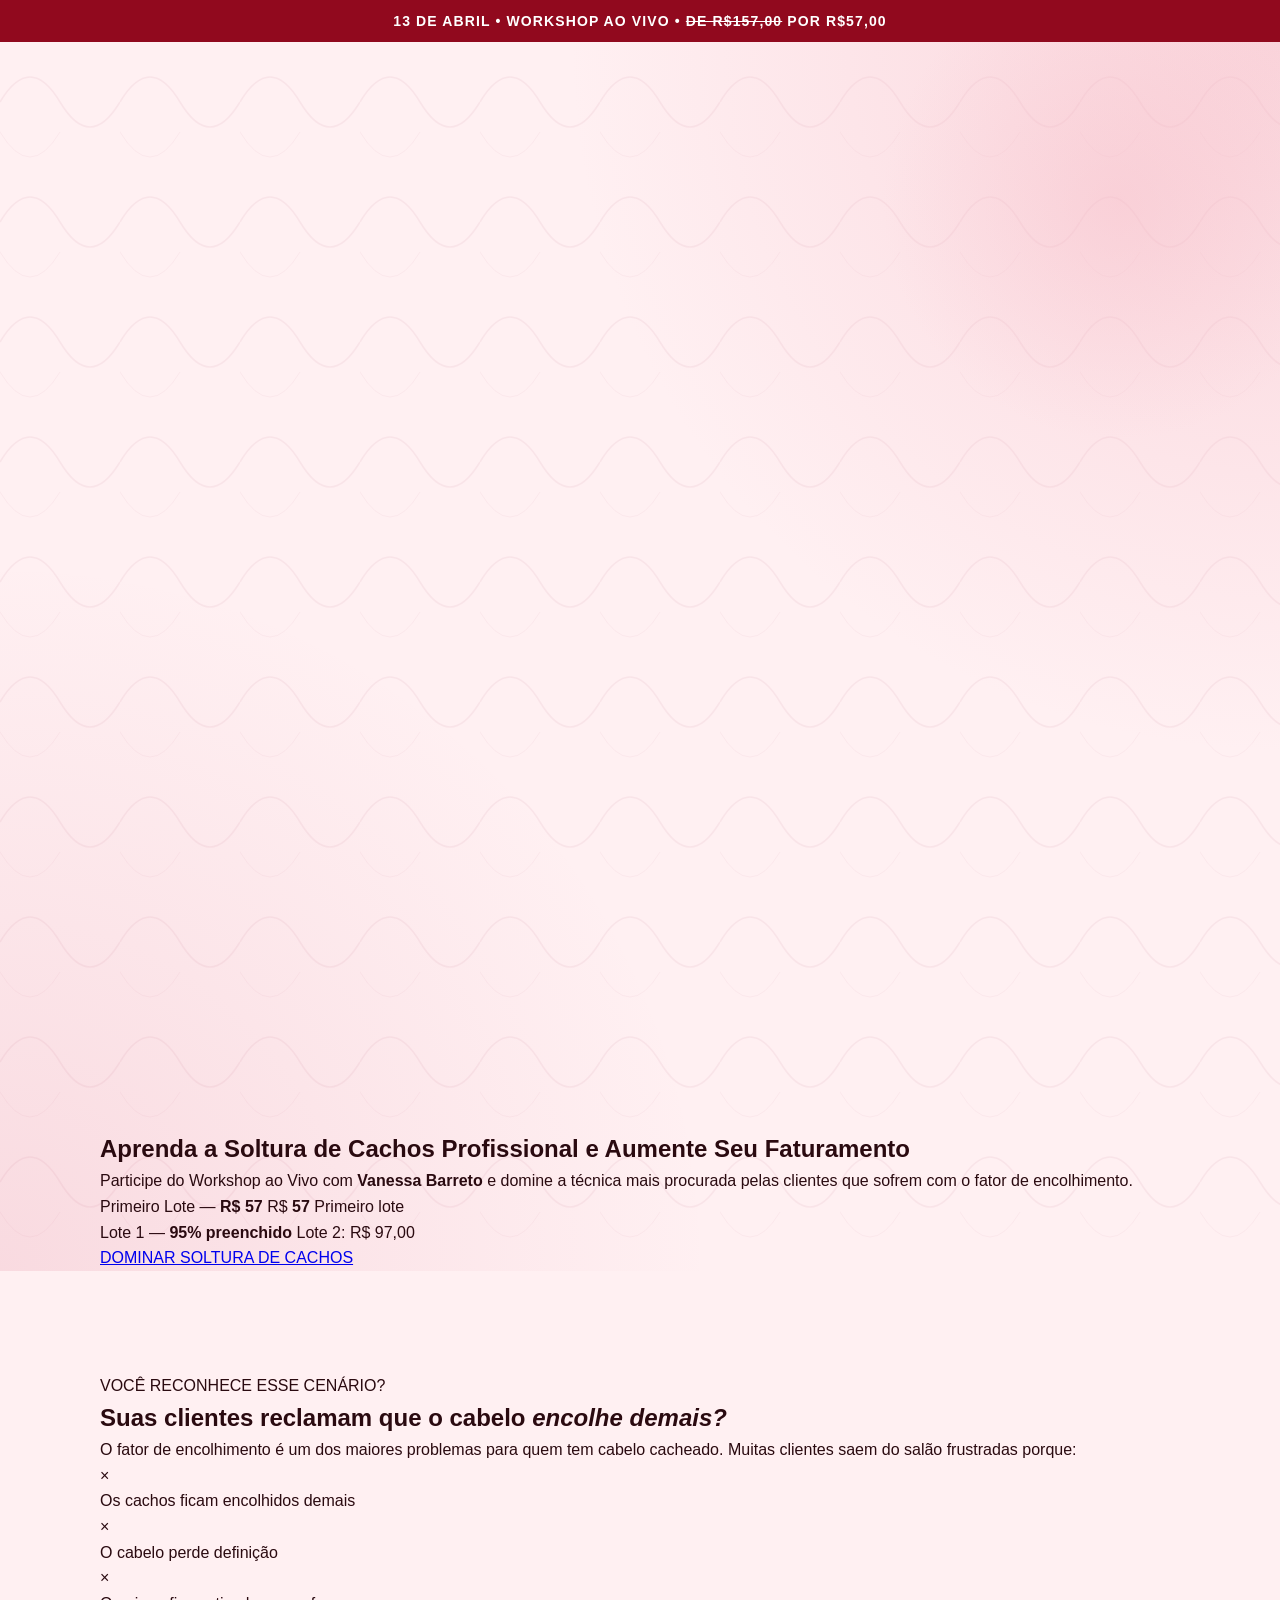
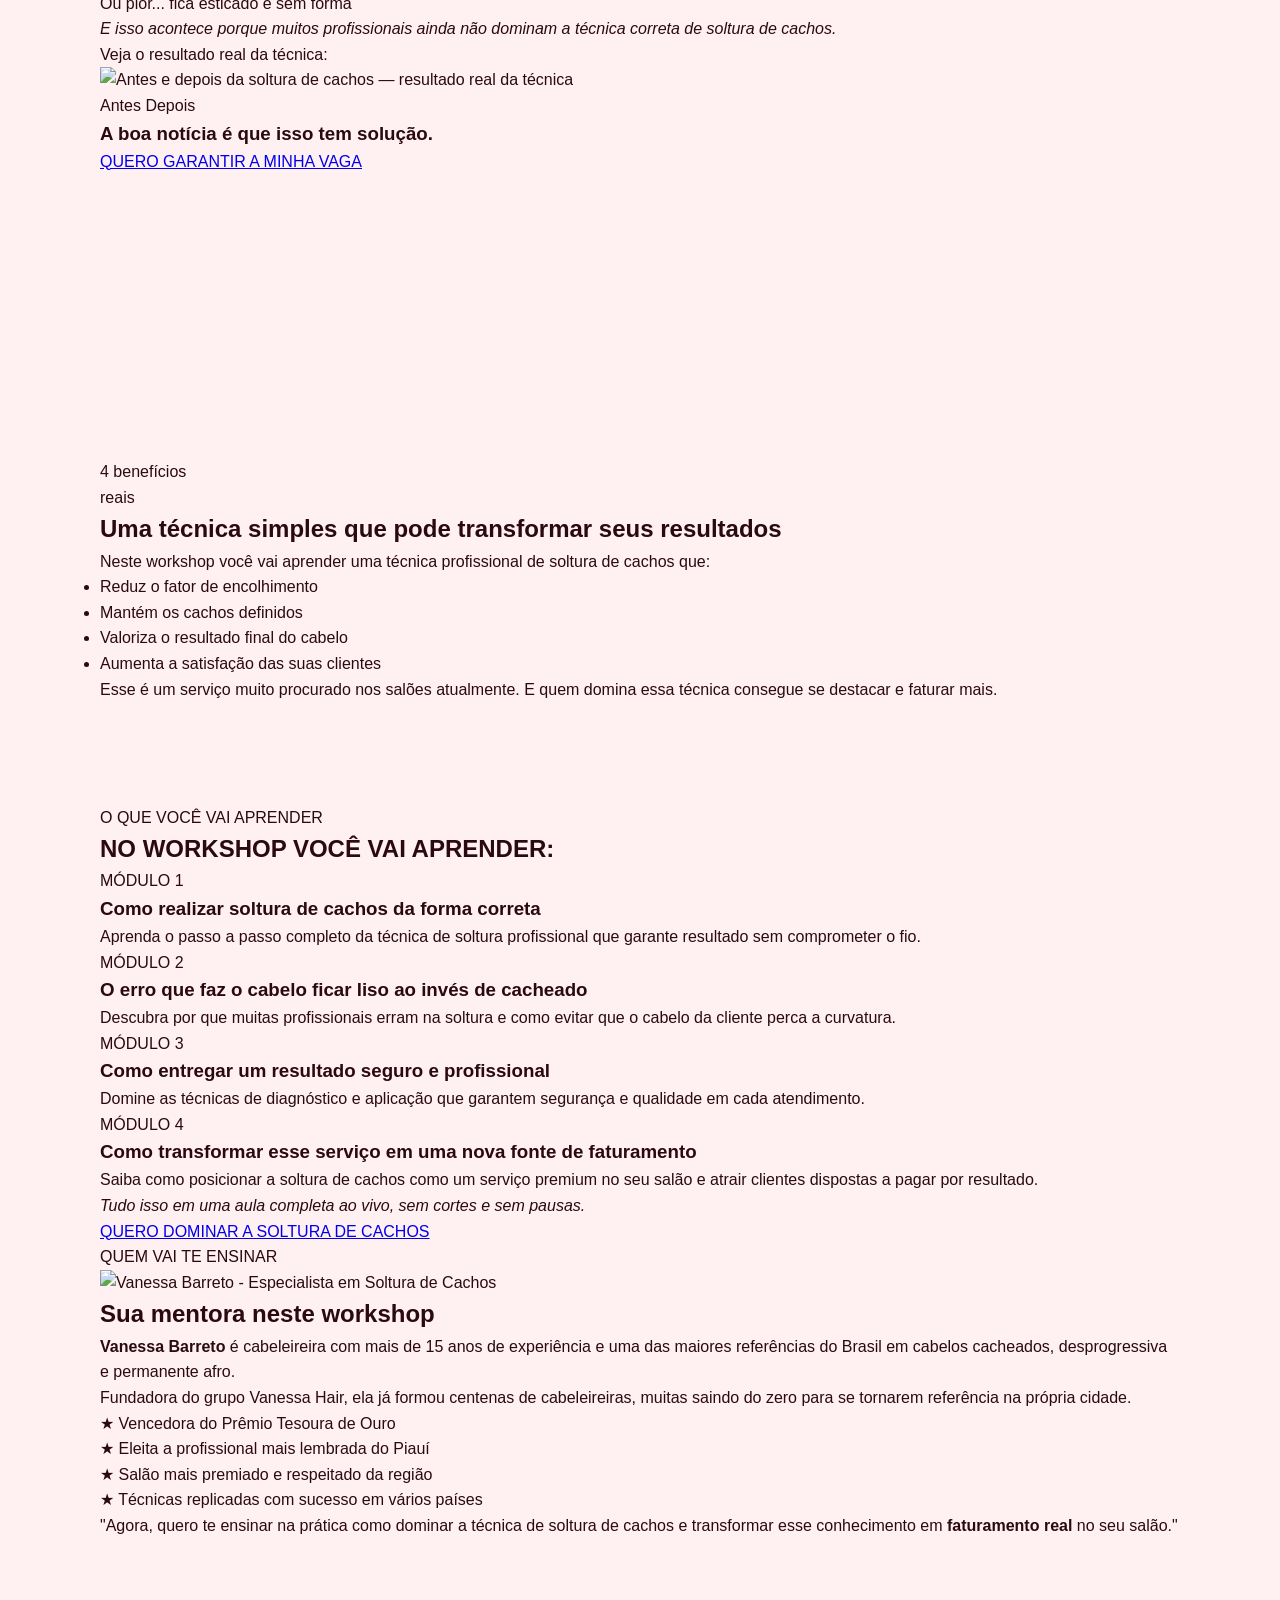
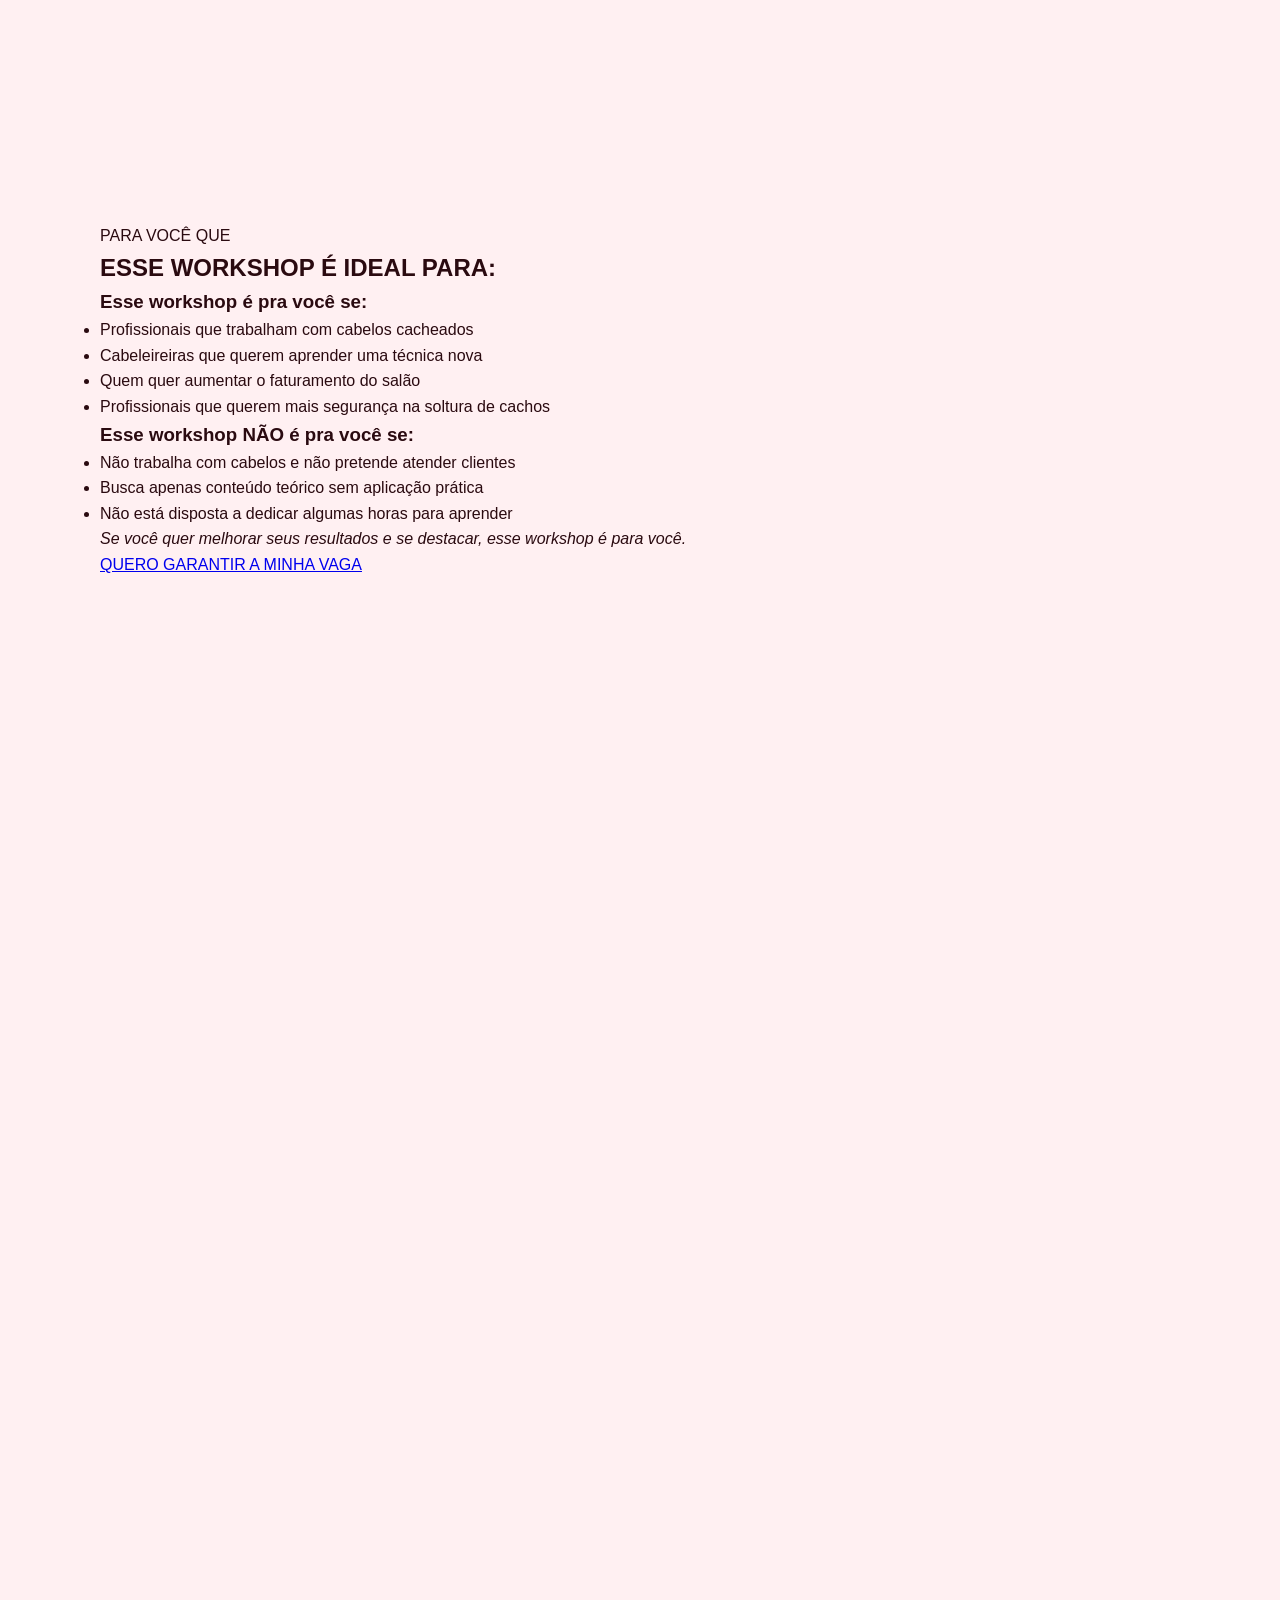
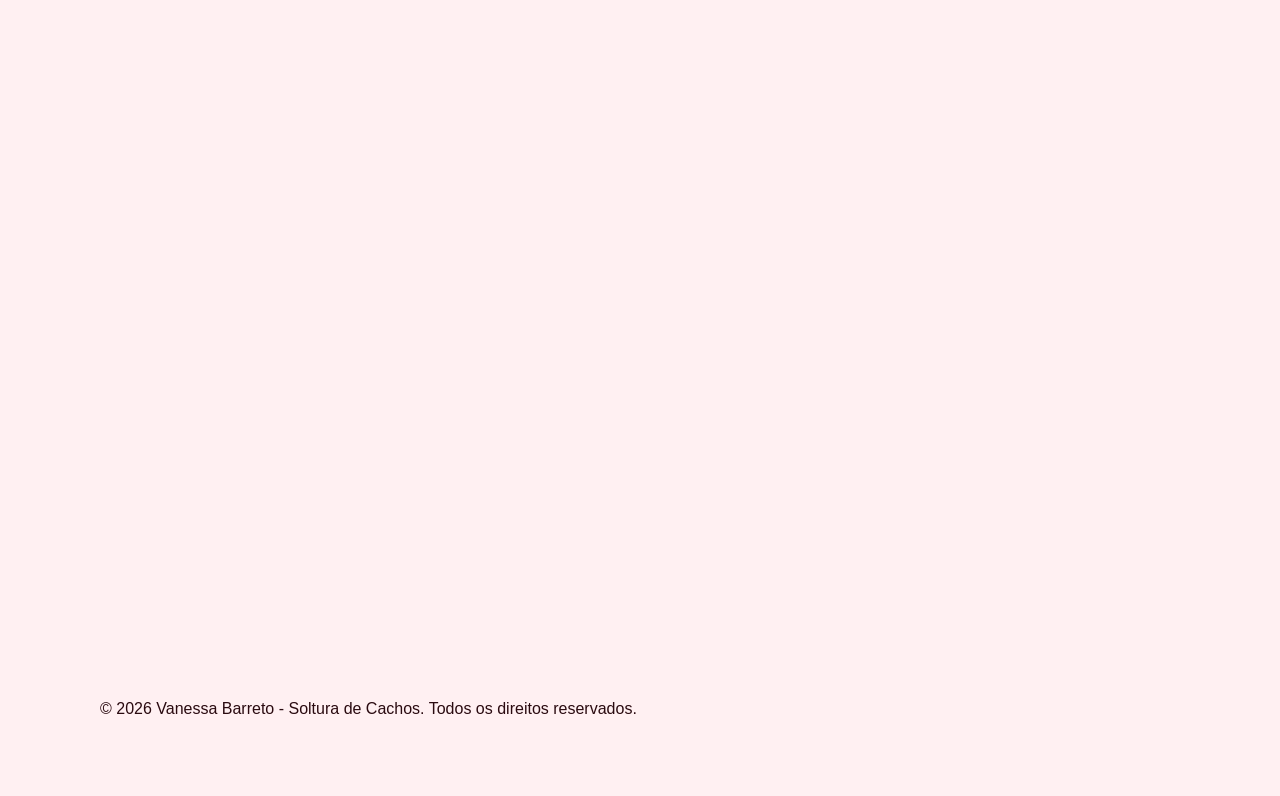
==== commit 8bd124fc: "fix(cache): adicionar v=2 aos css para forçar atualização" ====
--- a/index.html
+++ b/index.html
@@ -3,637 +3,482 @@
 <head>
   <meta charset="UTF-8">
   <meta name="viewport" content="width=device-width, initial-scale=1.0">
-  <title>Workshop Soltura de Cachos - Vanessa Barreto</title>
-  <meta name="description" content="Aprenda a Tecnica Profissional de Soltura de Cachos com Vanessa Barreto e aumente o faturamento do seu salao. Workshop ao vivo por apenas R$47.">
-
-  <!-- Preconnect Fontes -->
+
+  <title>Soltura de Cachos | Workshop ao Vivo — Vanessa Barreto</title>
+  <meta name="description" content="Workshop ao vivo de soltura de cachos profissional com Vanessa Barreto. Domine a técnica mais procurada e aumente seu faturamento. De R$157 por R$57.">
+
+  <!-- Open Graph -->
+  <meta property="og:title" content="Soltura de Cachos | Workshop ao Vivo — Vanessa Barreto">
+  <meta property="og:description" content="Workshop ao vivo de soltura de cachos profissional. Domine a técnica e aumente seu faturamento. De R$157 por R$57.">
+  <meta property="og:type" content="website">
+  <meta property="og:image" content="/.netlify/images?url=/images/hero-desktop.webp&w=1200&q=80">
+  <meta property="og:url" content="">
+
+  <!-- Favicon -->
+  <link rel="icon" type="image/svg+xml" href="/favicon.svg">
+
+  <!-- Fonts: Cormorant Garamond + Work Sans -->
   <link rel="preconnect" href="https://fonts.googleapis.com">
   <link rel="preconnect" href="https://fonts.gstatic.com" crossorigin>
-  <link href="https://fonts.googleapis.com/css2?family=Fraunces:opsz,wght@9..144,300;9..144,600;9..144,700;9..144,900&family=Outfit:wght@300;400;500;600;700&display=swap" rel="stylesheet">
-
-  <link rel="stylesheet" href="/style.css">
-
-  <!-- AOS -->
-  <link rel="stylesheet" href="https://unpkg.com/aos@2.3.4/dist/aos.css">
+  <link href="https://fonts.googleapis.com/css2?family=Cormorant+Garamond:ital,wght@0,700;1,700&family=Work+Sans:wght@400;600;700&display=swap" rel="stylesheet">
+
+  <!-- AOS (non-blocking) -->
+  <link href="https://unpkg.com/aos@2.3.4/dist/aos.css" rel="stylesheet" media="print" onload="this.media='all'">
+  <noscript><link href="https://unpkg.com/aos@2.3.4/dist/aos.css" rel="stylesheet"></noscript>
+  <link rel="preconnect" href="https://unpkg.com">
+
+  <link rel="stylesheet" href="/style.css?v=2">
+
 </head>
 <body>
-  <div class="top-bar">🔥 ÚLTIMAS VAGAS DO LOTE PROMOCIONAL</div>
-
-  <!-- ===== HERO ===== -->
-  <section class="hero" id="hero">
-    <div class="hero__inner">
-
-      <!-- Lado esquerdo: conteúdo -->
-      <div class="hero__content">
-        <p class="hero__eyebrow">Workshop ao Vivo &bull; <span class="price-old">R$157,00</span> por R$47,00</p>
-        <h1 class="hero__headline">
-          Aprenda a<br>
-          <span class="hero__headline--highlight">Soltura de Cachos</span><br>
-          Profissional e<br>
-          Aumente Seu<br>
-          Faturamento
+
+  <header class="top-bar">
+    <div class="container top-bar-inner">
+      <span>13 de Abril &bull; Workshop ao Vivo &bull; <s>de R$157,00</s> por <strong>R$57,00</strong></span>
+    </div>
+  </header>
+
+  <main>
+
+    <!-- ==========================================
+         HERO — Archetype: Immersive Background Portrait
+         ========================================== -->
+    <section class="hero">
+      <div class="hero-bg">
+        <picture>
+          <source media="(max-width: 767px)" srcset="/.netlify/images?url=/images/hero-mobile.webp&w=800&q=80" type="image/webp">
+          <source media="(min-width: 768px)" srcset="/.netlify/images?url=/images/hero-desktop.webp&w=1920&q=80" type="image/webp">
+          <img src="/.netlify/images?url=/images/hero-desktop.webp&w=1920&q=80" alt="" width="1920" height="1080" decoding="async" fetchpriority="high" aria-hidden="true" loading="eager">
+        </picture>
+      </div>
+      <div class="hero-overlay" aria-hidden="true"></div>
+      <div class="container hero-content">
+        <h1 class="hero-title">
+          <span class="hero-title-main">Aprenda a <span class="hero-title-accent">Soltura de Cachos</span></span>
+          <span class="hero-title-main">Profissional e Aumente Seu</span>
+          <span class="hero-title-highlight">Faturamento</span>
         </h1>
-        <p class="hero__sub">
-          Participe do Workshop ao Vivo com <strong>Vanessa Barreto</strong> e domine a tecnica mais procurada pelas clientes que sofrem com o fator de encolhimento.
-        </p>
-        <ul class="hero__trust">
-          <li>
-            <svg width="20" height="20" viewBox="0 0 20 20" fill="none" aria-hidden="true"><circle cx="10" cy="10" r="10" fill="#91091E"/><path d="M5.5 10.5L8.5 13.5L14.5 7.5" stroke="white" stroke-width="2" stroke-linecap="round" stroke-linejoin="round"/></svg>
-            Aula ao vivo sem cortes
-          </li>
-          <li>
-            <svg width="20" height="20" viewBox="0 0 20 20" fill="none" aria-hidden="true"><circle cx="10" cy="10" r="10" fill="#91091E"/><path d="M5.5 10.5L8.5 13.5L14.5 7.5" stroke="white" stroke-width="2" stroke-linecap="round" stroke-linejoin="round"/></svg>
-            Tecnica pratica e rapida de aplicar
-          </li>
-          <li>
-            <svg width="20" height="20" viewBox="0 0 20 20" fill="none" aria-hidden="true"><circle cx="10" cy="10" r="10" fill="#91091E"/><path d="M5.5 10.5L8.5 13.5L14.5 7.5" stroke="white" stroke-width="2" stroke-linecap="round" stroke-linejoin="round"/></svg>
-            Certificado de participacao
-          </li>
-        </ul>
-        <a href="#oferta" class="btn btn--primary">Quero Dominar a Soltura de Cachos</a>
-      </div>
-
-      <!-- Lado direito: foto da especialista -->
-      <div class="hero__photo-wrap">
-        <img src="/.netlify/images?url=/images/v1.jpg&w=800&q=80" alt="Vanessa Barreto" class="hero__photo" width="380" height="506" loading="eager">
-        <!-- Badge flutuante -->
-        <div class="hero__badge">
-          <span class="hero__badge-old">de R$157</span>
-          <span class="hero__badge-price">R$47</span>
-          <span class="hero__badge-text">Workshop ao Vivo</span>
-        </div>
-      </div>
-
+
+        <p class="hero-sub">
+          Participe do Workshop ao Vivo com <strong>Vanessa Barreto</strong> e domine a técnica mais procurada pelas clientes que sofrem com o fator de encolhimento.
+        </p>
+
+        <div class="hero-price">
+          <span class="hero-price-inline">Primeiro Lote — <strong>R$ 57</strong></span>
+          <span class="hero-price-value">R$ <strong>57</strong></span>
+          <span class="hero-price-label">Primeiro lote</span>
+        </div>
+
+        <div class="lot-progress">
+          <div class="lot-progress-header">
+            <span class="lot-progress-label">Lote 1 — <strong>95% preenchido</strong></span>
+            <span class="lot-progress-next">Lote 2: R$ 97,00</span>
+          </div>
+          <div class="lot-progress-bar" role="progressbar" aria-valuenow="95" aria-valuemin="0" aria-valuemax="100" aria-label="95% das vagas do lote 1 preenchidas">
+            <div class="lot-progress-fill"></div>
+          </div>
+        </div>
+
+        <a href="#precos" class="btn-primary hero-cta">
+          DOMINAR SOLTURA DE CACHOS
+        </a>
+      </div>
+    </section>
+
+    <!-- ==========================================
+         PROBLEMA — Archetype: Masonry adapted to Pain Points
+         ========================================== -->
+    <section class="proof section" id="problema">
+      <div class="container">
+        <p class="proof-overline" data-aos="fade-up">VOCÊ RECONHECE ESSE CENÁRIO?</p>
+        <h2 class="section-heading" data-aos="fade-up">
+          Suas clientes reclamam que o cabelo <em>encolhe demais?</em>
+        </h2>
+        <p class="proof-sub" data-aos="fade-up" data-aos-delay="100">
+          O fator de encolhimento é um dos maiores problemas para quem tem cabelo cacheado. Muitas clientes saem do salão frustradas porque:
+        </p>
+        <div class="proof-grid proof-grid--cards">
+          <div class="proof-card" data-aos="fade-up" data-aos-delay="0">
+            <span class="proof-card-icon">&times;</span>
+            <p>Os cachos ficam encolhidos demais</p>
+          </div>
+          <div class="proof-card" data-aos="fade-up" data-aos-delay="50">
+            <span class="proof-card-icon">&times;</span>
+            <p>O cabelo perde definição</p>
+          </div>
+          <div class="proof-card" data-aos="fade-up" data-aos-delay="100">
+            <span class="proof-card-icon">&times;</span>
+            <p>Ou pior... fica esticado e sem forma</p>
+          </div>
+        </div>
+        <p class="proof-italic" data-aos="fade-up">
+          <em>E isso acontece porque muitos profissionais ainda não dominam a técnica correta de soltura de cachos.</em>
+        </p>
+        <div class="proof-result" data-aos="fade-up">
+          <p class="proof-result-label">Veja o resultado real da técnica:</p>
+          <div class="proof-result-img">
+            <img src="/.netlify/images?url=/images/antes-depois.webp&w=800&q=80" alt="Antes e depois da soltura de cachos — resultado real da técnica" width="567" height="1008" loading="lazy" decoding="async">
+            <div class="proof-result-tags">
+              <span class="proof-tag proof-tag--antes">Antes</span>
+              <span class="proof-tag proof-tag--depois">Depois</span>
+            </div>
+          </div>
+        </div>
+
+        <h3 class="proof-solution" data-aos="fade-up">A boa notícia é que isso tem solução.</h3>
+        <div class="proof-cta" data-aos="fade-up">
+          <a href="#precos" class="btn-primary">
+            QUERO GARANTIR A MINHA VAGA
+          </a>
+        </div>
+      </div>
+    </section>
+
+    <!-- ==========================================
+         O QUE É — Archetype: Split Asymmetric
+         ========================================== -->
+    <section class="what-is section" id="tecnica">
+      <div class="container">
+        <div class="what-is-grid">
+          <div class="what-is-number" data-aos="fade-right">
+            <span class="big-number">4</span>
+            <span class="big-number-label">benefícios<br>reais</span>
+          </div>
+          <div class="what-is-text" data-aos="fade-left">
+            <h2>Uma técnica simples que pode transformar seus resultados</h2>
+            <p>
+              Neste workshop você vai aprender uma técnica profissional de soltura de cachos que:
+            </p>
+            <ul class="check-list">
+              <li>Reduz o fator de encolhimento</li>
+              <li>Mantém os cachos definidos</li>
+              <li>Valoriza o resultado final do cabelo</li>
+              <li>Aumenta a satisfação das suas clientes</li>
+            </ul>
+            <p class="what-is-footnote">
+              Esse é um serviço muito procurado nos salões atualmente. E quem domina essa técnica consegue se destacar e faturar mais.
+            </p>
+          </div>
+        </div>
+      </div>
+    </section>
+
+    <!-- ==========================================
+         TIMELINE — Archetype: Staggered Timeline
+         ========================================== -->
+    <section class="timeline-section section-alt" id="conteudo">
+      <div class="container">
+        <p class="timeline-overline" data-aos="fade-up">O QUE VOCÊ VAI APRENDER</p>
+        <h2 class="section-heading" data-aos="fade-up">
+          NO WORKSHOP VOCÊ VAI APRENDER:
+        </h2>
+        <div class="timeline">
+          <div class="timeline-item timeline-left" data-aos="fade-right">
+            <div class="timeline-card">
+              <span class="timeline-day">MÓDULO 1</span>
+              <h3>Como realizar soltura de cachos da forma correta</h3>
+              <div class="timeline-result">
+                <p>Aprenda o passo a passo completo da técnica de soltura profissional que garante resultado sem comprometer o fio.</p>
+              </div>
+            </div>
+          </div>
+          <div class="timeline-item timeline-right" data-aos="fade-left">
+            <div class="timeline-card">
+              <span class="timeline-day">MÓDULO 2</span>
+              <h3>O erro que faz o cabelo ficar liso ao invés de cacheado</h3>
+              <div class="timeline-result">
+                <p>Descubra por que muitas profissionais erram na soltura e como evitar que o cabelo da cliente perca a curvatura.</p>
+              </div>
+            </div>
+          </div>
+          <div class="timeline-item timeline-item--highlight timeline-left" data-aos="fade-right">
+            <div class="timeline-card">
+              <span class="timeline-day">MÓDULO 3</span>
+              <h3>Como entregar um resultado seguro e profissional</h3>
+              <div class="timeline-result timeline-result--highlight">
+                <p>Domine as técnicas de diagnóstico e aplicação que garantem segurança e qualidade em cada atendimento.</p>
+              </div>
+            </div>
+          </div>
+          <div class="timeline-item timeline-right" data-aos="fade-left">
+            <div class="timeline-card">
+              <span class="timeline-day">MÓDULO 4</span>
+              <h3>Como transformar esse serviço em uma nova fonte de faturamento</h3>
+              <div class="timeline-result">
+                <p>Saiba como posicionar a soltura de cachos como um serviço premium no seu salão e atrair clientes dispostas a pagar por resultado.</p>
+              </div>
+            </div>
+          </div>
+        </div>
+        <p class="timeline-footnote" data-aos="fade-up">
+          <em>Tudo isso em uma aula completa ao vivo, sem cortes e sem pausas.</em>
+        </p>
+        <div class="timeline-cta" data-aos="fade-up">
+          <a href="#precos" class="btn-primary btn-outline">
+            QUERO DOMINAR A SOLTURA DE CACHOS
+          </a>
+        </div>
+      </div>
+    </section>
+
+    <!-- ==========================================
+         QUEM É — Archetype: Offset Portrait
+         ========================================== -->
+    <section class="about section-alt" id="vanessa">
+      <div class="container">
+        <p class="about-overline" data-aos="fade-up">QUEM VAI TE ENSINAR</p>
+        <div class="about-wrapper" data-aos="fade-up">
+          <div class="about-foto">
+            <img src="/.netlify/images?url=/images/hero-mobile.webp&w=480&q=80" alt="Vanessa Barreto - Especialista em Soltura de Cachos" loading="lazy" width="480" height="600" decoding="async">
+          </div>
+          <div class="about-text">
+            <h2>Sua mentora neste <span class="about-highlight-inline">workshop</span></h2>
+            <p><strong>Vanessa Barreto</strong> é cabeleireira com mais de 15 anos de experiência e uma das maiores referências do Brasil em cabelos cacheados, desprogressiva e permanente afro.</p>
+            <p>Fundadora do grupo Vanessa Hair, ela já formou centenas de cabeleireiras, muitas saindo do zero para se tornarem referência na própria cidade.</p>
+
+            <div class="about-stats-row">
+              <div class="about-stat-item">
+                <span class="about-stat-icon" aria-hidden="true">&#9733;</span>
+                <span>Vencedora do Prêmio Tesoura de Ouro</span>
+              </div>
+              <div class="about-stat-item">
+                <span class="about-stat-icon" aria-hidden="true">&#9733;</span>
+                <span>Eleita a profissional mais lembrada do Piauí</span>
+              </div>
+              <div class="about-stat-item">
+                <span class="about-stat-icon" aria-hidden="true">&#9733;</span>
+                <span>Salão mais premiado e respeitado da região</span>
+              </div>
+              <div class="about-stat-item">
+                <span class="about-stat-icon" aria-hidden="true">&#9733;</span>
+                <span>Técnicas replicadas com sucesso em vários países</span>
+              </div>
+            </div>
+
+            <blockquote class="about-quote">
+              "Agora, quero te ensinar na prática como dominar a técnica de soltura de cachos e transformar esse conhecimento em <strong>faturamento real</strong> no seu salão."
+            </blockquote>
+          </div>
+        </div>
+      </div>
+    </section>
+
+    <!-- ==========================================
+         PARA QUEM É — Archetype: Dual Column
+         ========================================== -->
+    <section class="for-who section" id="para-quem">
+      <div class="container">
+        <p class="for-who-overline" data-aos="fade-up">PARA VOCÊ QUE</p>
+        <h2 class="section-heading" data-aos="fade-up">ESSE WORKSHOP É IDEAL PARA:</h2>
+        <div class="for-who-grid">
+          <div class="for-who-col for-who-yes" data-aos="fade-right">
+            <h3 class="for-who-label for-who-label--yes">Esse workshop é pra você se:</h3>
+            <ul class="for-who-list">
+              <li>Profissionais que trabalham com cabelos cacheados</li>
+              <li>Cabeleireiras que querem aprender uma técnica nova</li>
+              <li>Quem quer aumentar o faturamento do salão</li>
+              <li>Profissionais que querem mais segurança na soltura de cachos</li>
+            </ul>
+          </div>
+          <div class="for-who-col for-who-no" data-aos="fade-left">
+            <h3 class="for-who-label for-who-label--no">Esse workshop NÃO é pra você se:</h3>
+            <ul class="for-who-list">
+              <li>Não trabalha com cabelos e não pretende atender clientes</li>
+              <li>Busca apenas conteúdo teórico sem aplicação prática</li>
+              <li>Não está disposta a dedicar algumas horas para aprender</li>
+            </ul>
+          </div>
+        </div>
+        <p class="for-who-footnote" data-aos="fade-up">
+          <em>Se você quer melhorar seus resultados e se destacar, esse workshop é para você.</em>
+        </p>
+        <div class="for-who-cta" data-aos="fade-up">
+          <a href="#precos" class="btn-primary">
+            QUERO GARANTIR A MINHA VAGA
+          </a>
+        </div>
+      </div>
+    </section>
+
+    <!-- ==========================================
+         PREÇOS — Archetype: Dual Cards
+         ========================================== -->
+    <section class="precos section" id="precos">
+      <div class="container">
+        <p class="precos-overline" data-aos="fade-up">INVESTIMENTO</p>
+        <h2 class="section-heading" data-aos="fade-up">PARTICIPE DO WORKSHOP POR APENAS</h2>
+
+        <div class="precos-grid" data-aos="fade-up" data-aos-delay="100">
+          <!-- LOTE 1 - ATIVO -->
+          <div class="preco-card preco-card--ativo">
+            <div class="preco-destaque">VAGAS LIMITADAS</div>
+            <div class="preco-header">
+              <span class="preco-lote">LOTE 1</span>
+              <span class="preco-status preco-status--on">Disponível</span>
+            </div>
+            <div class="preco-valor">
+              <span class="preco-de">De R$ 157</span>
+              <span class="preco-por">R$ 57</span>
+            </div>
+            <div class="preco-date">
+              <span>13 DE ABRIL</span>
+            </div>
+            <div class="preco-progress">
+              <div class="preco-progress-bar" role="progressbar" aria-valuenow="95" aria-valuemin="0" aria-valuemax="100" aria-label="95% das vagas vendidas"></div>
+              <span class="preco-progress-text">95% vendido</span>
+            </div>
+            <ul class="preco-features">
+              <li>Workshop completo ao vivo</li>
+              <li>Técnica profissional de soltura</li>
+              <li>Conteúdo prático e direto</li>
+              <li>Certificado de participação</li>
+            </ul>
+            <a href="https://pay.hotmart.com/L104762066L?checkoutMode=10" class="btn-primary btn-preco" target="_blank" rel="noopener noreferrer">QUERO AGORA <span class="sr-only">(abre em nova aba)</span></a>
+          </div>
+
+          <!-- LOTE 2 - EM BREVE -->
+          <div class="preco-card preco-card--breve">
+            <div class="preco-header">
+              <span class="preco-lote">LOTE 2</span>
+              <span class="preco-status preco-status--off">Em Breve</span>
+            </div>
+            <div class="preco-valor">
+              <span class="preco-de">De R$ 157</span>
+              <span class="preco-por">R$ 97</span>
+            </div>
+            <ul class="preco-features preco-features--locked">
+              <li>Workshop completo ao vivo</li>
+              <li>Técnica profissional de soltura</li>
+              <li>Conteúdo prático e direto</li>
+              <li>Certificado de participação</li>
+            </ul>
+            <button class="btn-preco btn-preco--disabled" disabled>EM BREVE</button>
+          </div>
+        </div>
+
+        <p class="precos-warning" data-aos="fade-up" data-aos-delay="150">
+          As vagas são limitadas.
+        </p>
+
+        <div class="selos" data-aos="fade-up" data-aos-delay="200">
+          <span>Pagamento 100% Seguro</span>
+          <span>Acesso Imediato</span>
+        </div>
+      </div>
+    </section>
+
+    <!-- ==========================================
+         FAQ — Archetype: Accordion Compact
+         ========================================== -->
+    <section class="faq section" id="duvidas">
+      <div class="container">
+        <p class="faq-overline" data-aos="fade-up">TIRE SUAS DÚVIDAS</p>
+        <h2 class="section-heading" data-aos="fade-up">PERGUNTAS FREQUENTES (FAQ)</h2>
+        <div class="faq-list" data-aos="fade-up" data-aos-delay="100">
+          <details class="faq-item">
+            <summary>Esse curso é o mesmo que Permanente Afro?</summary>
+            <p>Não. A soltura de cachos é uma técnica diferente da permanente afro. Neste workshop, o foco é exclusivamente na soltura profissional de cachos.</p>
+          </details>
+          <details class="faq-item">
+            <summary>Vou aprender Permanente Afro nesse curso?</summary>
+            <p>Não. O conteúdo é focado na técnica de soltura de cachos. Se você busca aprender permanente afro, temos outros treinamentos específicos.</p>
+          </details>
+          <details class="faq-item">
+            <summary>Esse curso é indicado para autoaplicação?</summary>
+            <p>O workshop é voltado para profissionais que desejam oferecer esse serviço no salão. Não é indicado para autoaplicação.</p>
+          </details>
+          <details class="faq-item">
+            <summary>Vou poder comprar os produtos utilizados na técnica?</summary>
+            <p>Sim. Durante o workshop, Vanessa vai indicar os produtos que utiliza. Você poderá adquiri-los separadamente.</p>
+          </details>
+          <details class="faq-item">
+            <summary>O acesso à gravação está incluso?</summary>
+            <p>O acesso à gravação está disponível como bônus para quem participar ao vivo. Consulte as condições no momento da inscrição.</p>
+          </details>
+          <details class="faq-item">
+            <summary>Se eu não puder assistir ao vivo, vou ter acesso depois?</summary>
+            <p>Sim. O replay ficará disponível por tempo limitado para quem adquiriu o workshop.</p>
+          </details>
+          <details class="faq-item">
+            <summary>Preciso ter experiência para fazer o curso?</summary>
+            <p>Não. O workshop foi pensado tanto para profissionais com experiência quanto para quem está começando a trabalhar com cabelos cacheados.</p>
+          </details>
+          <details class="faq-item">
+            <summary>Recebo certificado?</summary>
+            <p>Sim. Todos os participantes recebem certificado de participação ao final do workshop.</p>
+          </details>
+          <details class="faq-item">
+            <summary>Vou sair pronta para atender clientes?</summary>
+            <p>Sim. O workshop é 100% prático. Ao final, você terá segurança para aplicar a técnica de soltura nas suas clientes.</p>
+          </details>
+          <details class="faq-item">
+            <summary>Preciso comprar os produtos obrigatoriamente?</summary>
+            <p>Não. O foco do workshop é a técnica. Você pode adaptar com os produtos que já utiliza no seu salão.</p>
+          </details>
+          <details class="faq-item">
+            <summary>Terei suporte após o curso?</summary>
+            <p>Sim. Após o workshop, você terá acesso ao grupo de alunas para tirar dúvidas e trocar experiências.</p>
+          </details>
+          <details class="faq-item">
+            <summary>Esse curso é para qualquer tipo de cabelo?</summary>
+            <p>O workshop é focado em cabelos que passaram por processos químicos de alisamento e desejam voltar à curvatura natural.</p>
+          </details>
+        </div>
+      </div>
+    </section>
+
+    <!-- ==========================================
+         CTA FINAL — Archetype: Immersive Full-Width
+         ========================================== -->
+    <section class="final-cta">
+      <div class="final-cta-glow" aria-hidden="true"></div>
+      <div class="container final-cta-content">
+        <p class="final-cta-overline" data-aos="fade-up">NÃO PERCA ESSA CHANCE</p>
+        <h2 class="final-cta-title" data-aos="zoom-in">
+          Essa pode ser a oportunidade que você precisava para aprender uma técnica muito procurada e aumentar o faturamento do seu salão.
+        </h2>
+        <p class="final-cta-sub" data-aos="fade-up" data-aos-delay="100">
+          Clique no botão abaixo e garanta sua vaga agora.
+        </p>
+        <div class="final-cta-price" data-aos="zoom-in" data-aos-delay="200">
+          <span class="final-cta-price-old">De R$ 157</span>
+          <span class="final-cta-price-new">R$ <strong>57</strong></span>
+          <span class="final-cta-price-badge">1&ordm; LOTE</span>
+        </div>
+        <a href="#precos" class="btn-primary btn-large" data-aos="fade-up" data-aos-delay="300">
+          QUERO DOMINAR A SOLTURA DE CACHOS
+        </a>
+        <p class="final-cta-note" data-aos="fade-up" data-aos-delay="400">
+          Pagamento 100% seguro
+        </p>
+      </div>
+    </section>
+
+  </main>
+
+  <footer class="footer">
+    <div class="container">
+      <p>&copy; <span id="year"></span> Vanessa Barreto - Soltura de Cachos. Todos os direitos reservados.</p>
     </div>
-
-    <!-- Divisor ondulado hero → escuro -->
-    <div class="wave-divider" aria-hidden="true">
-      <svg xmlns="http://www.w3.org/2000/svg" viewBox="0 0 1440 80" preserveAspectRatio="none">
-        <path d="M0,40 C360,80 1080,0 1440,40 L1440,80 L0,80 Z" fill="#91091E"/>
-      </svg>
-    </div>
-  </section>
-
-  <!-- ===== SECAO: PROBLEMA ===== -->
-  <section class="section section--dark" id="problema">
-    <div class="container">
-      <div class="problema__grid">
-        <div class="problema__texto">
-          <p class="section__eyebrow section__eyebrow--light">Voce reconhece esse cenario?</p>
-          <h2 class="section__title section__title--light">
-            Suas clientes reclamam que o cabelo <em>encolhe demais?</em>
-          </h2>
-          <p class="section__intro section__intro--light">
-            O fator de encolhimento e um dos maiores problemas para quem tem cabelo cacheado. Muitas clientes saem do salao frustradas porque:
-          </p>
-          <ul class="problema__lista">
-            <li>
-              <span class="problema__icon" aria-hidden="true">&#x2715;</span>
-              Os cachos ficam encolhidos demais
-            </li>
-            <li>
-              <span class="problema__icon" aria-hidden="true">&#x2715;</span>
-              O cabelo perde definicao
-            </li>
-            <li>
-              <span class="problema__icon" aria-hidden="true">&#x2715;</span>
-              Ou pior... fica esticado e sem forma
-            </li>
-          </ul>
-          <p class="problema__agravante">
-            E isso acontece porque muitos profissionais ainda nao dominam a tecnica correta de soltura de cachos.
-          </p>
-          <p class="problema__virada">
-            A boa noticia e que isso tem solucao.
-          </p>
-          <a href="#oferta" class="btn btn--secondary">Quero garantir a minha vaga</a>
-        </div>
-
-        <div class="problema__imagem" data-aos="fade-up">
-          <img src="/.netlify/images?url=/images/v3.jpg&w=800&q=80" alt="Cabelo Cacheado" class="problema__foto" width="400" height="500" loading="lazy">
-        </div>
-      </div>
-    </div>
-
-    <!-- Divisor ondulado escuro → claro -->
-    <div class="wave-divider" aria-hidden="true">
-      <svg xmlns="http://www.w3.org/2000/svg" viewBox="0 0 1440 80" preserveAspectRatio="none">
-        <path d="M0,40 C360,0 1080,80 1440,40 L1440,80 L0,80 Z" fill="#FFF0F2"/>
-      </svg>
-    </div>
-  </section>
-
-  <!-- ===== SECAO: SOLUCAO ===== -->
-  <section class="section section--light" id="solucao">
-    <div class="solucao__ornamento" aria-hidden="true"></div>
-    <div class="container solucao__container">
-      <p class="section__eyebrow">A virada comeca aqui</p>
-      <h2 class="section__title" style="text-align:center;">
-        Uma tecnica simples que pode transformar seus resultados
-      </h2>
-      <p class="section__intro solucao__intro">
-        Neste workshop voce vai aprender uma tecnica profissional de soltura de cachos que:
-      </p>
-
-      <div class="solucao__cards">
-        <div class="solucao__card">
-          <span class="solucao__card-num" aria-hidden="true">1</span>
-          <svg class="solucao__check" viewBox="0 0 20 20" fill="none" aria-hidden="true"><circle cx="10" cy="10" r="10" fill="#91091E"/><path d="M5.5 10.5L8.5 13.5L14.5 7.5" stroke="white" stroke-width="2" stroke-linecap="round" stroke-linejoin="round"/></svg>
-          <p class="solucao__card-text">Reduz o fator de encolhimento</p>
-        </div>
-        <div class="solucao__card">
-          <span class="solucao__card-num" aria-hidden="true">2</span>
-          <svg class="solucao__check" viewBox="0 0 20 20" fill="none" aria-hidden="true"><circle cx="10" cy="10" r="10" fill="#91091E"/><path d="M5.5 10.5L8.5 13.5L14.5 7.5" stroke="white" stroke-width="2" stroke-linecap="round" stroke-linejoin="round"/></svg>
-          <p class="solucao__card-text">Mantem os cachos definidos</p>
-        </div>
-        <div class="solucao__card">
-          <span class="solucao__card-num" aria-hidden="true">3</span>
-          <svg class="solucao__check" viewBox="0 0 20 20" fill="none" aria-hidden="true"><circle cx="10" cy="10" r="10" fill="#91091E"/><path d="M5.5 10.5L8.5 13.5L14.5 7.5" stroke="white" stroke-width="2" stroke-linecap="round" stroke-linejoin="round"/></svg>
-          <p class="solucao__card-text">Valoriza o resultado final do cabelo</p>
-        </div>
-        <div class="solucao__card">
-          <span class="solucao__card-num" aria-hidden="true">4</span>
-          <svg class="solucao__check" viewBox="0 0 20 20" fill="none" aria-hidden="true"><circle cx="10" cy="10" r="10" fill="#91091E"/><path d="M5.5 10.5L8.5 13.5L14.5 7.5" stroke="white" stroke-width="2" stroke-linecap="round" stroke-linejoin="round"/></svg>
-          <p class="solucao__card-text">Aumenta a satisfacao das suas clientes</p>
-        </div>
-      </div>
-
-      <p class="solucao__contexto">
-        Esse e um servico muito procurado nos saloes atualmente. E quem domina essa tecnica consegue se destacar e faturar mais.
-      </p>
-      <div class="solucao__cta">
-        <a href="#oferta" class="btn btn--primary">Quero Aprender a Técnica</a>
-      </div>
-    </div>
-
-    <!-- Divisor ondulado claro → escuro -->
-    <div class="wave-divider" aria-hidden="true">
-      <svg xmlns="http://www.w3.org/2000/svg" viewBox="0 0 1440 80" preserveAspectRatio="none">
-        <path d="M0,40 C360,80 1080,0 1440,40 L1440,80 L0,80 Z" fill="#91091E"/>
-      </svg>
-    </div>
-  </section>
-
-  <!-- ===== SECAO: O QUE VAI APRENDER ===== -->
-  <section class="section section--dark" id="aprender">
-    <div class="container">
-      <p class="section__eyebrow section__eyebrow--light" style="text-align:center;">O que voce vai aprender</p>
-      <h2 class="section__title section__title--light" style="text-align:center; margin-bottom:48px;">
-        No workshop voce vai aprender:
-      </h2>
-
-      <div class="bento__grid">
-        <div class="bento__cell bento__cell--large">
-          <span class="bento__num" aria-hidden="true">1</span>
-          <p class="bento__text">Como realizar soltura de cachos da forma correta</p>
-        </div>
-        <div class="bento__cell bento__cell--small">
-          <span class="bento__num" aria-hidden="true">2</span>
-          <p class="bento__text">O erro que faz o cabelo ficar liso ao inves de cacheado</p>
-        </div>
-        <div class="bento__cell bento__cell--small">
-          <span class="bento__num" aria-hidden="true">3</span>
-          <p class="bento__text">Como entregar um resultado seguro e profissional</p>
-        </div>
-        <div class="bento__cell bento__cell--large">
-          <span class="bento__num" aria-hidden="true">4</span>
-          <p class="bento__text">Como transformar esse servico em uma nova fonte de faturamento no seu salao</p>
-        </div>
-      </div>
-
-      <p class="bento__fechamento">
-        Tudo isso em uma aula completa ao vivo, sem cortes e sem pausas.
-      </p>
-      <div style="text-align:center;">
-        <a href="#oferta" class="btn btn--secondary">Quero Dominar a Soltura de Cachos</a>
-      </div>
-    </div>
-
-    <!-- Divisor ondulado escuro → claro -->
-    <div class="wave-divider" aria-hidden="true">
-      <svg xmlns="http://www.w3.org/2000/svg" viewBox="0 0 1440 80" preserveAspectRatio="none">
-        <path d="M0,40 C360,0 1080,80 1440,40 L1440,80 L0,80 Z" fill="#FFF0F2"/>
-      </svg>
-    </div>
-  </section>
-
-  <!-- ===== SECAO: PARA QUEM E ===== -->
-  <section class="section section--light" id="para-quem">
-    <div class="container">
-      <p class="section__eyebrow" style="text-align:center;">Esse workshop e para voce se...</p>
-      <h2 class="section__title" style="text-align:center;">
-        Esse workshop e ideal para:
-      </h2>
-
-      <!-- Linha decorativa -->
-      <div class="paraquem__linha" aria-hidden="true"></div>
-
-      <div class="paraquem__cards">
-        <div class="paraquem__card">
-          <span class="paraquem__num" aria-hidden="true">1</span>
-          <p class="paraquem__text">Profissionais que trabalham com cabelos cacheados</p>
-        </div>
-        <div class="paraquem__card">
-          <span class="paraquem__num" aria-hidden="true">2</span>
-          <p class="paraquem__text">Cabeleireiras que querem aprender uma tecnica nova</p>
-        </div>
-        <div class="paraquem__card">
-          <span class="paraquem__num" aria-hidden="true">3</span>
-          <p class="paraquem__text">Quem quer aumentar o faturamento do salao</p>
-        </div>
-        <div class="paraquem__card">
-          <span class="paraquem__num" aria-hidden="true">4</span>
-          <p class="paraquem__text">Profissionais que querem mais seguranca na soltura de cachos</p>
-        </div>
-      </div>
-
-      <p class="paraquem__fechamento">
-        Se voce quer melhorar seus resultados e se destacar, esse workshop e para voce.
-      </p>
-      <div style="text-align:center;">
-        <a href="#oferta" class="btn btn--primary">Quero garantir a minha vaga</a>
-      </div>
-    </div>
-
-    <!-- Divisor ondulado claro → escuro -->
-    <div class="wave-divider" aria-hidden="true">
-      <svg xmlns="http://www.w3.org/2000/svg" viewBox="0 0 1440 80" preserveAspectRatio="none">
-        <path d="M0,40 C360,80 1080,0 1440,40 L1440,80 L0,80 Z" fill="#91091E"/>
-      </svg>
-    </div>
-  </section>
-
-  <!-- ===== SECAO: QUEM E VANESSA ===== -->
-  <section class="section section--dark" id="vanessa">
-    <div class="container">
-      <div class="vanessa__grid">
-
-        <!-- Foto placeholder (esquerda) -->
-        <div class="vanessa__foto-wrap" data-aos="fade-up">
-          <img src="/.netlify/images?url=/images/v2.jpg&w=800&q=80" alt="Vanessa Barreto" class="vanessa__foto" width="360" height="480" loading="lazy">
-        </div>
-
-        <!-- Conteudo textual (direita) -->
-        <div class="vanessa__content">
-          <p class="section__eyebrow section__eyebrow--light">Quem vai te ensinar</p>
-          <h2 class="section__title section__title--light">
-            Sua mentora neste workshop
-          </h2>
-          <p class="vanessa__bio">
-            Vanessa Barreto e cabeleireira com mais de 15 anos de experiencia e uma das maiores referencias do Brasil em cabelos cacheados, desprogressiva e permanente afro. Fundadora do grupo Vanessa Hair, ela ja formou centenas de cabeleireiras, muitas saindo do zero para se tornarem referencia na propria cidade.
-          </p>
-
-          <div class="vanessa__badges">
-            <div class="vanessa__badge">
-              <svg class="vanessa__star" viewBox="0 0 16 16" fill="none" aria-hidden="true"><path d="M8 1L9.8 5.6L14.7 6.1L11.2 9.3L12.3 14.1L8 11.6L3.7 14.1L4.8 9.3L1.3 6.1L6.2 5.6L8 1Z" fill="#F5B8C4"/></svg>
-              <span>Vencedora do Premio Tesoura de Ouro</span>
-            </div>
-            <div class="vanessa__badge">
-              <svg class="vanessa__star" viewBox="0 0 16 16" fill="none" aria-hidden="true"><path d="M8 1L9.8 5.6L14.7 6.1L11.2 9.3L12.3 14.1L8 11.6L3.7 14.1L4.8 9.3L1.3 6.1L6.2 5.6L8 1Z" fill="#F5B8C4"/></svg>
-              <span>Eleita a profissional mais lembrada do Piaui</span>
-            </div>
-            <div class="vanessa__badge">
-              <svg class="vanessa__star" viewBox="0 0 16 16" fill="none" aria-hidden="true"><path d="M8 1L9.8 5.6L14.7 6.1L11.2 9.3L12.3 14.1L8 11.6L3.7 14.1L4.8 9.3L1.3 6.1L6.2 5.6L8 1Z" fill="#F5B8C4"/></svg>
-              <span>Salao mais premiado e respeitado da regiao</span>
-            </div>
-            <div class="vanessa__badge">
-              <svg class="vanessa__star" viewBox="0 0 16 16" fill="none" aria-hidden="true"><path d="M8 1L9.8 5.6L14.7 6.1L11.2 9.3L12.3 14.1L8 11.6L3.7 14.1L4.8 9.3L1.3 6.1L6.2 5.6L8 1Z" fill="#F5B8C4"/></svg>
-              <span>Tecnicas replicadas com sucesso em varios paises</span>
-            </div>
-          </div>
-
-          <p class="vanessa__fechamento">
-            Agora, Vanessa quer te ensinar na pratica como dominar a tecnica de soltura de cachos e transformar esse conhecimento em faturamento real no seu salao.
-          </p>
-          <a href="#oferta" class="btn btn--secondary">Quero Aprender a Técnica</a>
-        </div>
-
-      </div>
-    </div>
-
-    <!-- Divisor ondulado escuro → claro -->
-    <div class="wave-divider" aria-hidden="true">
-      <svg xmlns="http://www.w3.org/2000/svg" viewBox="0 0 1440 80" preserveAspectRatio="none">
-        <path d="M0,40 C360,0 1080,80 1440,40 L1440,80 L0,80 Z" fill="#FFF0F2"/>
-      </svg>
-    </div>
-  </section>
-
-  <!-- ===== SECAO: OFERTA / INVESTIMENTO ===== -->
-  <section class="section section--light" id="oferta">
-    <!-- Ornamento radial de fundo -->
-    <div class="oferta__ornamento" aria-hidden="true"></div>
-
-    <div class="container oferta__container">
-      <p class="section__eyebrow" style="text-align:center;">Investimento</p>
-      <h2 class="oferta__titulo">
-        Participe do Workshop por apenas
-      </h2>
-
-      <!-- Card de oferta -->
-      <div class="oferta__card">
-        <!-- Header do card -->
-        <div class="oferta__card-header">
-          <div class="oferta__preco-container">
-            <span class="oferta__preco-old"><s>de R$157,00</s></span>
-            <span class="oferta__preco-label">por apenas</span>
-            <p class="oferta__preco">R$47<span class="oferta__preco-cents">,00</span></p>
-          </div>
-          <p class="oferta__subpreco">pagamento único</p>
-        </div>
-        <!-- Corpo do card -->
-        <div class="oferta__card-body">
-          <p class="oferta__lista-titulo">Voce tera acesso a:</p>
-          <ul class="oferta__lista">
-            <li>
-              <svg viewBox="0 0 20 20" fill="none" aria-hidden="true"><circle cx="10" cy="10" r="10" fill="#91091E"/><path d="M5.5 10.5L8.5 13.5L14.5 7.5" stroke="white" stroke-width="2" stroke-linecap="round" stroke-linejoin="round"/></svg>
-              Workshop completo ao vivo
-            </li>
-            <li>
-              <svg viewBox="0 0 20 20" fill="none" aria-hidden="true"><circle cx="10" cy="10" r="10" fill="#91091E"/><path d="M5.5 10.5L8.5 13.5L14.5 7.5" stroke="white" stroke-width="2" stroke-linecap="round" stroke-linejoin="round"/></svg>
-              Tecnica profissional de soltura de cachos
-            </li>
-            <li>
-              <svg viewBox="0 0 20 20" fill="none" aria-hidden="true"><circle cx="10" cy="10" r="10" fill="#91091E"/><path d="M5.5 10.5L8.5 13.5L14.5 7.5" stroke="white" stroke-width="2" stroke-linecap="round" stroke-linejoin="round"/></svg>
-              Conteudo pratico e direto ao ponto
-            </li>
-            <li>
-              <svg viewBox="0 0 20 20" fill="none" aria-hidden="true"><circle cx="10" cy="10" r="10" fill="#91091E"/><path d="M5.5 10.5L8.5 13.5L14.5 7.5" stroke="white" stroke-width="2" stroke-linecap="round" stroke-linejoin="round"/></svg>
-              Certificado de participacao
-            </li>
-          </ul>
-        </div>
-      </div>
-
-      <p class="oferta__escassez">
-        As vagas sao limitadas.
-      </p>
-      <div style="text-align:center;">
-        <a href="#oferta" class="btn btn--primary">Quero garantir a minha vaga</a>
-      </div>
-    </div>
-
-    <!-- Divisor ondulado claro → escuro -->
-    <div class="wave-divider" aria-hidden="true">
-      <svg xmlns="http://www.w3.org/2000/svg" viewBox="0 0 1440 80" preserveAspectRatio="none">
-        <path d="M0,40 C360,80 1080,0 1440,40 L1440,80 L0,80 Z" fill="#91091E"/>
-      </svg>
-    </div>
-  </section>
-
-  <!-- ===== SECAO: CTA FINAL ===== -->
-  <section class="section section--dark" id="cta-final">
-    <div class="container ctafinal__container">
-      <p class="section__eyebrow section__eyebrow--light">Nao perca essa chance</p>
-      <p class="ctafinal__texto">
-        Essa pode ser a oportunidade que voce precisava para aprender uma tecnica muito procurada e aumentar o faturamento do seu salao.
-      </p>
-      <p class="ctafinal__chamada">
-        Clique no botao abaixo e garanta sua vaga agora.
-      </p>
-      <div>
-        <a href="#oferta" class="btn btn--secondary ctafinal__btn">Quero Dominar a Soltura de Cachos</a>
-      </div>
-    </div>
-
-    <!-- Divisor ondulado escuro → claro -->
-    <div class="wave-divider" aria-hidden="true">
-      <svg xmlns="http://www.w3.org/2000/svg" viewBox="0 0 1440 80" preserveAspectRatio="none">
-        <path d="M0,40 C360,0 1080,80 1440,40 L1440,80 L0,80 Z" fill="#FFF0F2" />
-      </svg>
-    </div>
-  </section>
-
-  <!-- ===== SECAO: FAQ ===== -->
-  <section class="section section--light" id="faq">
-    <div class="container faq__container">
-      <p class="section__eyebrow" style="text-align:center;">Tire suas dúvidas</p>
-      <h2 class="section__title" style="text-align:center;">
-        ❓ PERGUNTAS FREQUENTES (FAQ)
-      </h2>
-
-      <div class="faq__list">
-        <div class="faq__item">
-          <button class="faq__question">
-            <span>Esse curso é o mesmo que Permanente Afro?</span>
-            <svg class="faq__icon" viewBox="0 0 24 24" fill="none" stroke="currentColor" stroke-width="2"
-              stroke-linecap="round" stroke-linejoin="round">
-              <polyline points="6 9 12 15 18 9"></polyline>
-            </svg>
-          </button>
-          <div class="faq__answer">
-            <div class="faq__answer-inner">
-              <p>Não. Este curso é exclusivo para a técnica de soltura de cachos sem o uso de bigodinho.</p>
-            </div>
-          </div>
-        </div>
-
-        <div class="faq__item">
-          <button class="faq__question">
-            <span>Vou aprender Permanente Afro nesse curso?</span>
-            <svg class="faq__icon" viewBox="0 0 24 24" fill="none" stroke="currentColor" stroke-width="2"
-              stroke-linecap="round" stroke-linejoin="round">
-              <polyline points="6 9 12 15 18 9"></polyline>
-            </svg>
-          </button>
-          <div class="faq__answer">
-            <div class="faq__answer-inner">
-              <p>Não. O foco deste curso não é Permanente Afro, e sim uma técnica específica de modelagem e soltura de
-                cachos com outro método.</p>
-            </div>
-          </div>
-        </div>
-
-        <div class="faq__item">
-          <button class="faq__question">
-            <span>Esse curso é indicado para autoaplicação?</span>
-            <svg class="faq__icon" viewBox="0 0 24 24" fill="none" stroke="currentColor" stroke-width="2"
-              stroke-linecap="round" stroke-linejoin="round">
-              <polyline points="6 9 12 15 18 9"></polyline>
-            </svg>
-          </button>
-          <div class="faq__answer">
-            <div class="faq__answer-inner">
-              <p>Não. Este curso é destinado a profissionais da área da beleza ou iniciantes que desejam atuar
-                profissionalmente. Não é recomendado para uso em si mesma (autoaplicação).</p>
-            </div>
-          </div>
-        </div>
-
-        <div class="faq__item">
-          <button class="faq__question">
-            <span>Vou poder comprar os produtos utilizados na técnica?</span>
-            <svg class="faq__icon" viewBox="0 0 24 24" fill="none" stroke="currentColor" stroke-width="2"
-              stroke-linecap="round" stroke-linejoin="round">
-              <polyline points="6 9 12 15 18 9"></polyline>
-            </svg>
-          </button>
-          <div class="faq__answer">
-            <div class="faq__answer-inner">
-              <p>Sim. Ao adquirir o curso, você terá acesso à linha de produtos profissionais utilizada no método, com
-                possibilidade de compra.</p>
-            </div>
-          </div>
-        </div>
-
-        <div class="faq__item">
-          <button class="faq__question">
-            <span>O acesso à gravação está incluso?</span>
-            <svg class="faq__icon" viewBox="0 0 24 24" fill="none" stroke="currentColor" stroke-width="2"
-              stroke-linecap="round" stroke-linejoin="round">
-              <polyline points="6 9 12 15 18 9"></polyline>
-            </svg>
-          </button>
-          <div class="faq__answer">
-            <div class="faq__answer-inner">
-              <p>Não. O curso é 100% ao vivo, e o acesso à gravação é vendido separadamente.</p>
-            </div>
-          </div>
-        </div>
-
-        <div class="faq__item">
-          <button class="faq__question">
-            <span>Se eu não puder assistir ao vivo, vou ter acesso depois?</span>
-            <svg class="faq__icon" viewBox="0 0 24 24" fill="none" stroke="currentColor" stroke-width="2"
-              stroke-linecap="round" stroke-linejoin="round">
-              <polyline points="6 9 12 15 18 9"></polyline>
-            </svg>
-          </button>
-          <div class="faq__answer">
-            <div class="faq__answer-inner">
-              <p>Não automaticamente. Para assistir posteriormente, é necessário adquirir a gravação à parte.</p>
-            </div>
-          </div>
-        </div>
-
-        <div class="faq__item">
-          <button class="faq__question">
-            <span>Preciso ter experiência para fazer o curso?</span>
-            <svg class="faq__icon" viewBox="0 0 24 24" fill="none" stroke="currentColor" stroke-width="2"
-              stroke-linecap="round" stroke-linejoin="round">
-              <polyline points="6 9 12 15 18 9"></polyline>
-            </svg>
-          </button>
-          <div class="faq__answer">
-            <div class="faq__answer-inner">
-              <p>Não é obrigatório ter experiência avançada, mas é importante ter interesse em atuar na área capilar,
-                pois o conteúdo é técnico e profissional.</p>
-            </div>
-          </div>
-        </div>
-
-        <div class="faq__item">
-          <button class="faq__question">
-            <span>Recebo certificado?</span>
-            <svg class="faq__icon" viewBox="0 0 24 24" fill="none" stroke="currentColor" stroke-width="2"
-              stroke-linecap="round" stroke-linejoin="round">
-              <polyline points="6 9 12 15 18 9"></polyline>
-            </svg>
-          </button>
-          <div class="faq__answer">
-            <div class="faq__answer-inner">
-              <p>Sim, ao final do curso você receberá um certificado de participação.</p>
-            </div>
-          </div>
-        </div>
-
-        <div class="faq__item">
-          <button class="faq__question">
-            <span>Vou sair pronta para atender clientes?</span>
-            <svg class="faq__icon" viewBox="0 0 24 24" fill="none" stroke="currentColor" stroke-width="2"
-              stroke-linecap="round" stroke-linejoin="round">
-              <polyline points="6 9 12 15 18 9"></polyline>
-            </svg>
-          </button>
-          <div class="faq__answer">
-            <div class="faq__answer-inner">
-              <p>Você sairá com o conhecimento técnico da técnica, mas a excelência vem com prática e aplicação no dia a
-                dia.</p>
-            </div>
-          </div>
-        </div>
-
-        <div class="faq__item">
-          <button class="faq__question">
-            <span>Preciso comprar os produtos obrigatoriamente?</span>
-            <svg class="faq__icon" viewBox="0 0 24 24" fill="none" stroke="currentColor" stroke-width="2"
-              stroke-linecap="round" stroke-linejoin="round">
-              <polyline points="6 9 12 15 18 9"></polyline>
-            </svg>
-          </button>
-          <div class="faq__answer">
-            <div class="faq__answer-inner">
-              <p>Não. A compra dos produtos não é obrigatória, porém eles são recomendados para alcançar o resultado
-                ensinado na técnica.</p>
-            </div>
-          </div>
-        </div>
-
-        <div class="faq__item">
-          <button class="faq__question">
-            <span>Terei suporte após o curso?</span>
-            <svg class="faq__icon" viewBox="0 0 24 24" fill="none" stroke="currentColor" stroke-width="2"
-              stroke-linecap="round" stroke-linejoin="round">
-              <polyline points="6 9 12 15 18 9"></polyline>
-            </svg>
-          </button>
-          <div class="faq__answer">
-            <div class="faq__answer-inner">
-              <p>Você terá acesso a um canal de suporte para dúvidas após o curso por tempo determinado.</p>
-            </div>
-          </div>
-        </div>
-
-        <div class="faq__item">
-          <button class="faq__question">
-            <span>Esse curso é para qualquer tipo de cabelo?</span>
-            <svg class="faq__icon" viewBox="0 0 24 24" fill="none" stroke="currentColor" stroke-width="2"
-              stroke-linecap="round" stroke-linejoin="round">
-              <polyline points="6 9 12 15 18 9"></polyline>
-            </svg>
-          </button>
-          <div class="faq__answer">
-            <div class="faq__answer-inner">
-              <p>A técnica é indicada para cabelos que permitem transformação de forma segura, e você aprenderá no curso
-                os critérios de avaliação.</p>
-            </div>
-          </div>
-        </div>
-      </div>
-    </div>
-  </section>
-
-  <!-- ===== RODAPE ===== -->
-  <footer class="rodape">
-    <p>&copy; 2026 Vanessa Barreto - Soltura de Cachos. Todos os direitos reservados.</p>
   </footer>
 
-  <!-- AOS Init -->
+  <!-- AOS -->
   <script src="https://unpkg.com/aos@2.3.4/dist/aos.js"></script>
+  <script src="/script.js"></script>
+
+  <!-- Meta Pixel -->
   <script>
-    AOS.init({
-      duration: 700,
-      once: true,
-      offset: 60,
-      disableMutationObserver: true
-    });
-
-    // Lógica do FAQ Accordion
-    document.querySelectorAll('.faq__question').forEach(button => {
-      button.addEventListener('click', () => {
-        const item = button.parentElement;
-        const isActive = item.classList.contains('active');
-
-        // Fecha todos os outros
-        document.querySelectorAll('.faq__item').forEach(otherItem => {
-          otherItem.classList.remove('active');
-        });
-
-        if (!isActive) {
-          item.classList.add('active');
-        }
-      });
-    });
+  !function(f,b,e,v,n,t,s)
+  {if(f.fbq)return;n=f.fbq=function(){n.callMethod?
+  n.callMethod.apply(n,arguments):n.queue.push(arguments)};
+  if(!f._fbq)f._fbq=n;n.push=n;n.loaded=!0;n.version='2.0';
+  n.queue=[];t=b.createElement(e);t.async=!0;
+  t.src=v;s=b.getElementsByTagName(e)[0];
+  s.parentNode.insertBefore(t,s)}(window, document,'script',
+  'https://connect.facebook.net/en_US/fbevents.js');
+  fbq('init', '1024462642085075');
+  fbq('track', 'PageView');
   </script>
+  <noscript><img height="1" width="1" style="display:none" src="https://www.facebook.com/tr?id=1024462642085075&ev=PageView&noscript=1" alt=""></noscript>
 </body>
 </html>
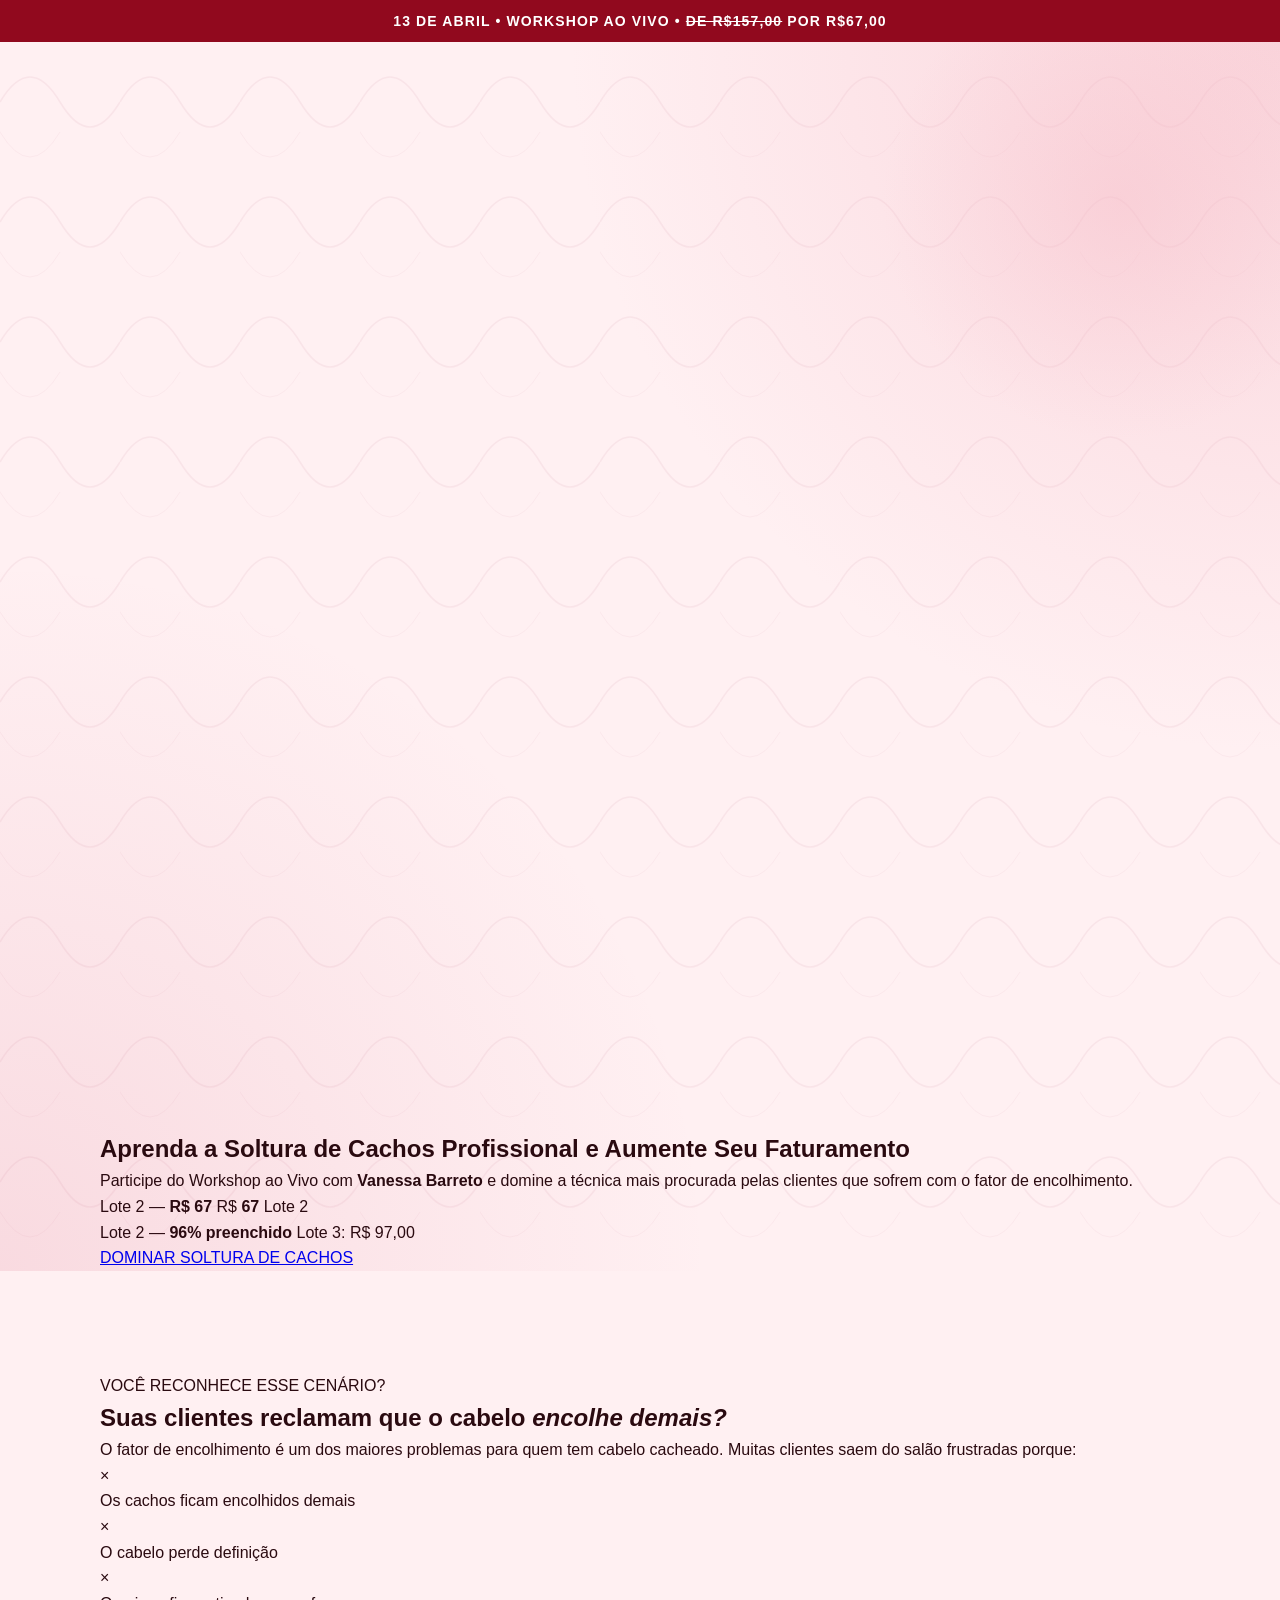
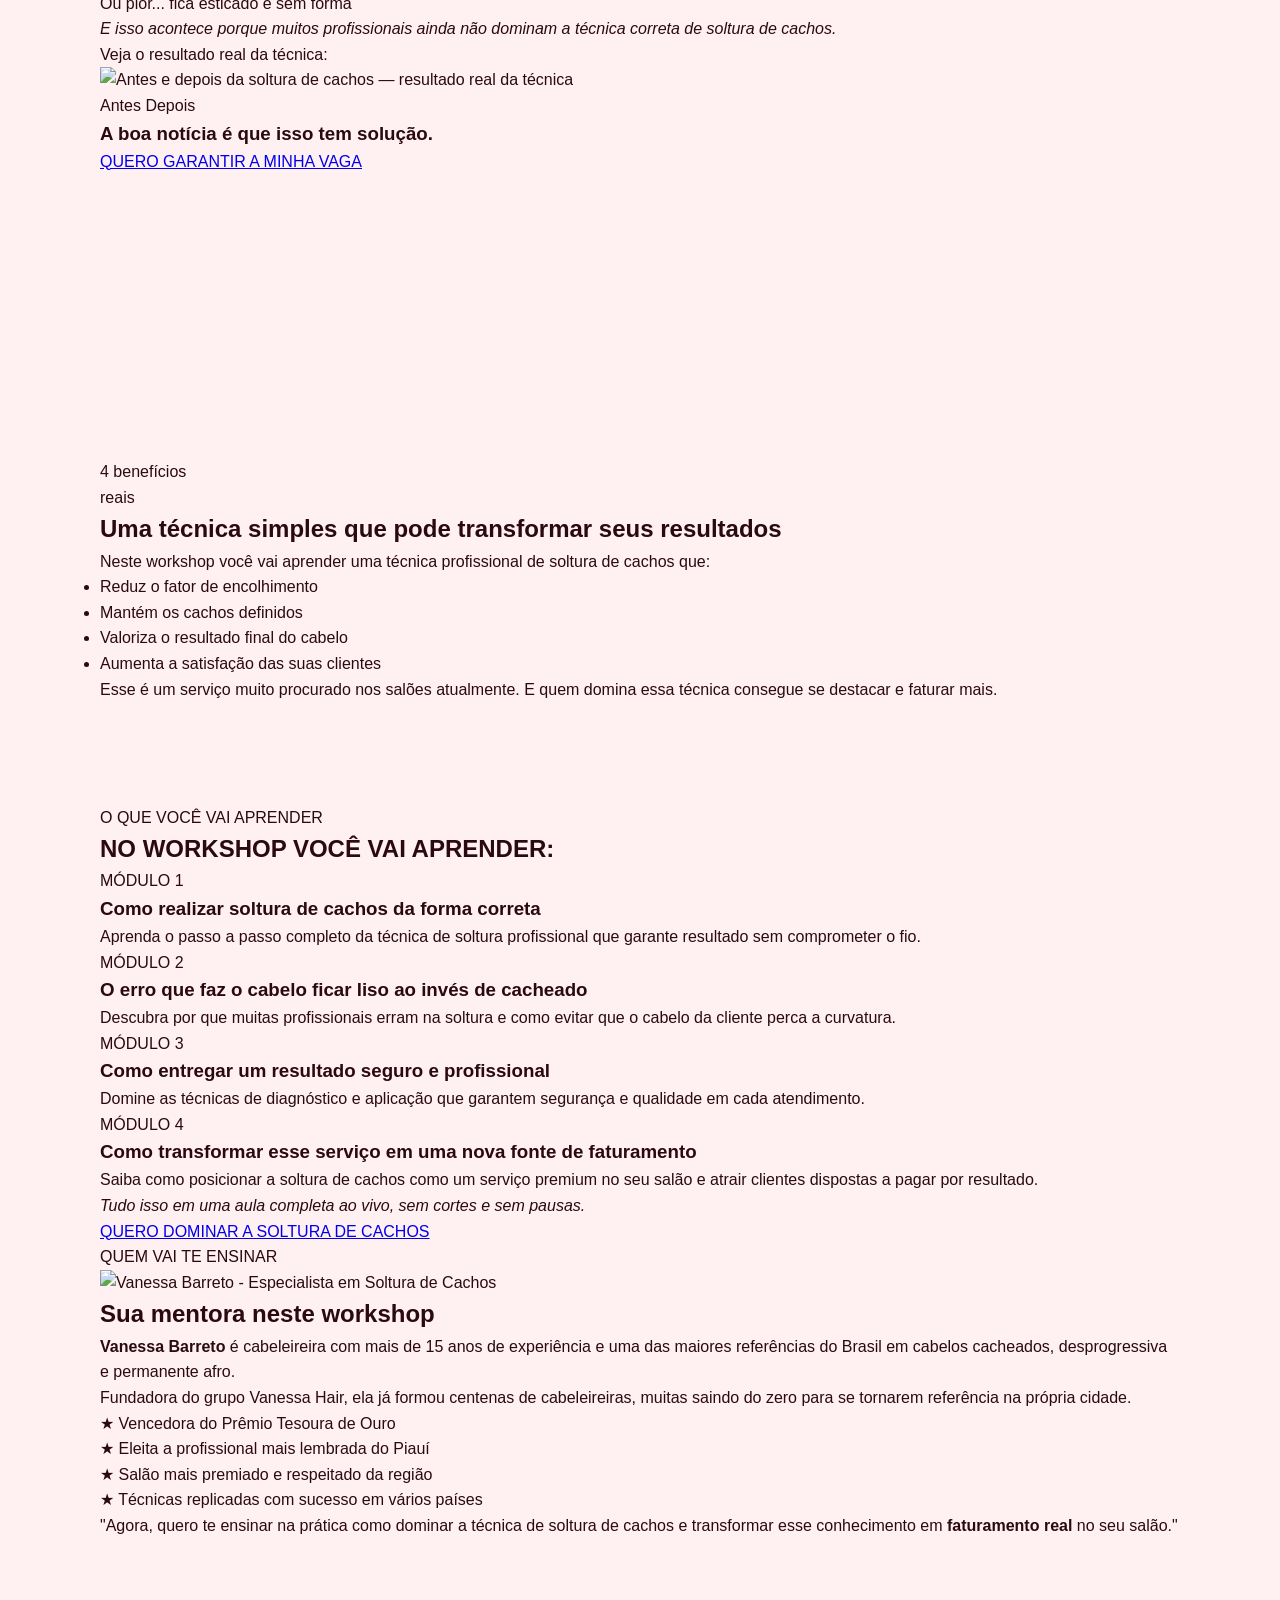
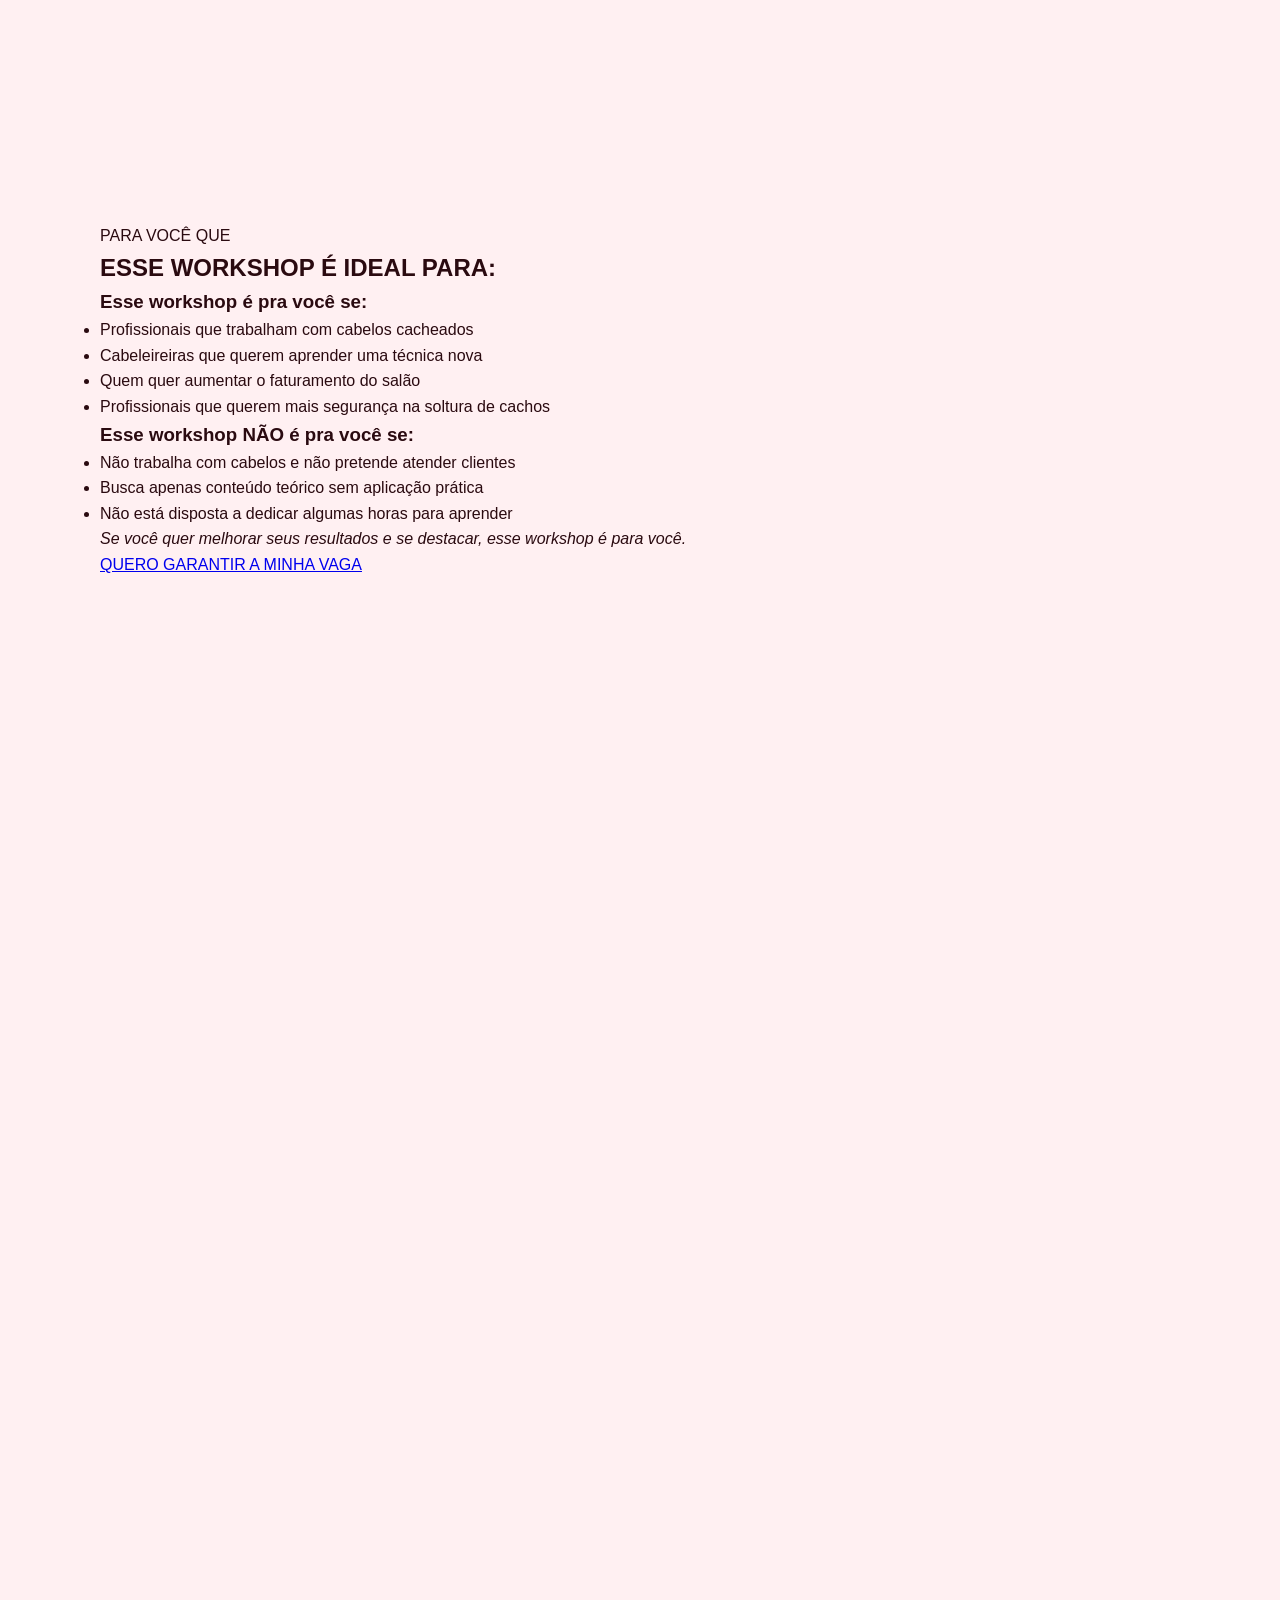
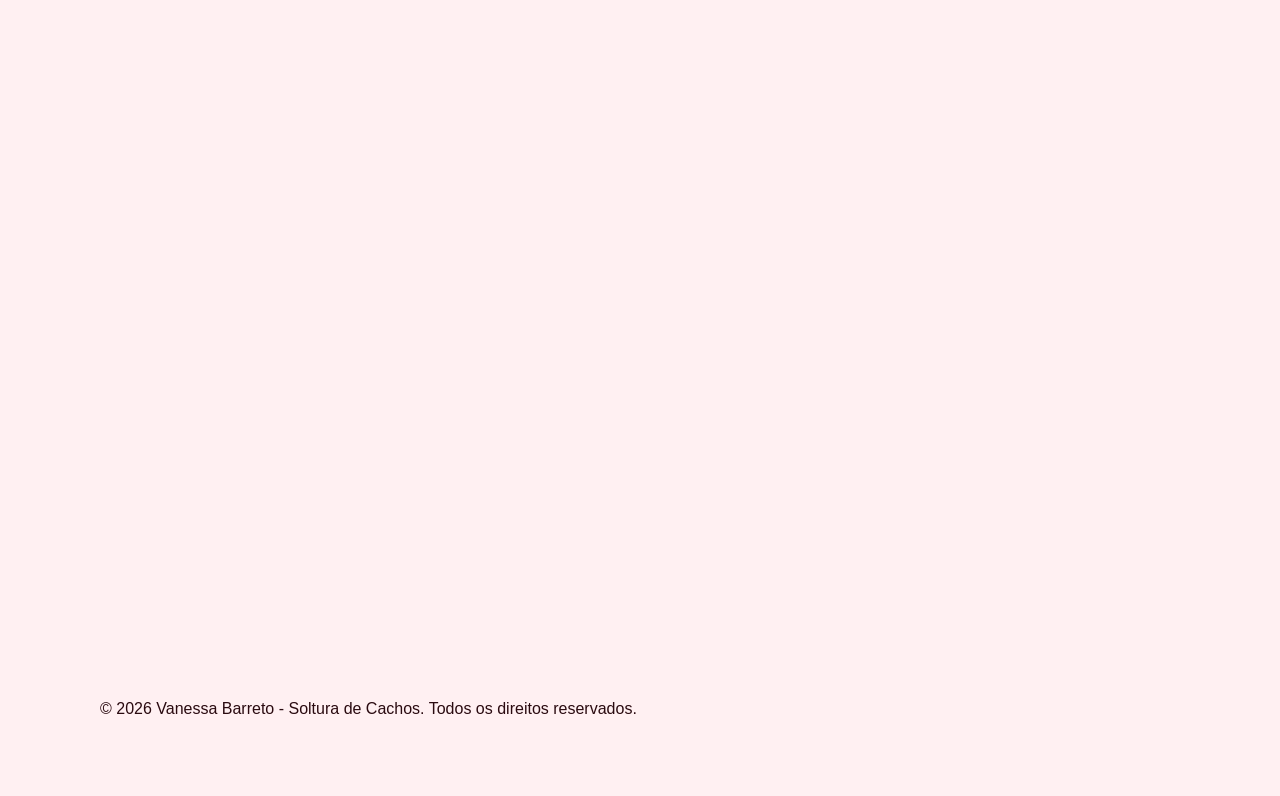
==== commit d0d3e9e6: "feat: publicando nova página v2 como principal e otimizando para produção" ====
--- a/index.html
+++ b/index.html
@@ -5,14 +5,14 @@
   <meta name="viewport" content="width=device-width, initial-scale=1.0">
 
   <title>Soltura de Cachos | Workshop ao Vivo — Vanessa Barreto</title>
-  <meta name="description" content="Workshop ao vivo de soltura de cachos profissional com Vanessa Barreto. Domine a técnica mais procurada e aumente seu faturamento. De R$157 por R$57.">
+  <meta name="description" content="Workshop ao vivo de soltura de cachos profissional com Vanessa Barreto. Domine a técnica mais procurada e aumente seu faturamento. De R$157 por R$67.">
 
   <!-- Open Graph -->
   <meta property="og:title" content="Soltura de Cachos | Workshop ao Vivo — Vanessa Barreto">
-  <meta property="og:description" content="Workshop ao vivo de soltura de cachos profissional. Domine a técnica e aumente seu faturamento. De R$157 por R$57.">
+  <meta property="og:description" content="Workshop ao vivo de soltura de cachos profissional. Domine a técnica e aumente seu faturamento. De R$157 por R$67.">
   <meta property="og:type" content="website">
   <meta property="og:image" content="/.netlify/images?url=/images/hero-desktop.webp&w=1200&q=80">
-  <meta property="og:url" content="">
+  <meta property="og:url" content="https://vanessa-soltura-de-cachos.netlify.app">
 
   <!-- Favicon -->
   <link rel="icon" type="image/svg+xml" href="/favicon.svg">
@@ -27,14 +27,20 @@
   <noscript><link href="https://unpkg.com/aos@2.3.4/dist/aos.css" rel="stylesheet"></noscript>
   <link rel="preconnect" href="https://unpkg.com">
 
-  <link rel="stylesheet" href="/style.css?v=2">
+  <link rel="stylesheet" href="/style.css?v=4.0">
+  <script>
+    if (localStorage.getItem('force_update') !== '4.0') {
+      localStorage.setItem('force_update', '4.0');
+      location.reload(true);
+    }
+  </script>
 
 </head>
 <body>
 
   <header class="top-bar">
     <div class="container top-bar-inner">
-      <span>13 de Abril &bull; Workshop ao Vivo &bull; <s>de R$157,00</s> por <strong>R$57,00</strong></span>
+      <span>13 de Abril &bull; Workshop ao Vivo &bull; <s>de R$157,00</s> por <strong>R$67,00</strong></span>
     </div>
   </header>
 
@@ -53,33 +59,33 @@
       </div>
       <div class="hero-overlay" aria-hidden="true"></div>
       <div class="container hero-content">
-        <h1 class="hero-title">
+        <h1 class="hero-title" data-aos="fade-up" data-aos-delay="100">
           <span class="hero-title-main">Aprenda a <span class="hero-title-accent">Soltura de Cachos</span></span>
           <span class="hero-title-main">Profissional e Aumente Seu</span>
           <span class="hero-title-highlight">Faturamento</span>
         </h1>
 
-        <p class="hero-sub">
+        <p class="hero-sub" data-aos="fade-up" data-aos-delay="150">
           Participe do Workshop ao Vivo com <strong>Vanessa Barreto</strong> e domine a técnica mais procurada pelas clientes que sofrem com o fator de encolhimento.
         </p>
 
-        <div class="hero-price">
-          <span class="hero-price-inline">Primeiro Lote — <strong>R$ 57</strong></span>
-          <span class="hero-price-value">R$ <strong>57</strong></span>
-          <span class="hero-price-label">Primeiro lote</span>
-        </div>
-
-        <div class="lot-progress">
+        <div class="hero-price" data-aos="fade-up" data-aos-delay="300">
+          <span class="hero-price-inline">Lote 2 — <strong>R$ 67</strong></span>
+          <span class="hero-price-value">R$ <strong>67</strong></span>
+          <span class="hero-price-label">Lote 2</span>
+        </div>
+
+        <div class="lot-progress" data-aos="fade-up" data-aos-delay="350">
           <div class="lot-progress-header">
-            <span class="lot-progress-label">Lote 1 — <strong>95% preenchido</strong></span>
-            <span class="lot-progress-next">Lote 2: R$ 97,00</span>
-          </div>
-          <div class="lot-progress-bar" role="progressbar" aria-valuenow="95" aria-valuemin="0" aria-valuemax="100" aria-label="95% das vagas do lote 1 preenchidas">
+            <span class="lot-progress-label">Lote 2 — <strong>96% preenchido</strong></span>
+            <span class="lot-progress-next">Lote 3: R$ 97,00</span>
+          </div>
+          <div class="lot-progress-bar" role="progressbar" aria-valuenow="96" aria-valuemin="0" aria-valuemax="100" aria-label="96% das vagas do lote 2 preenchidas">
             <div class="lot-progress-fill"></div>
           </div>
         </div>
 
-        <a href="#precos" class="btn-primary hero-cta">
+        <a href="#precos" class="btn-primary hero-cta" data-aos="fade-up" data-aos-delay="400">
           DOMINAR SOLTURA DE CACHOS
         </a>
       </div>
@@ -309,23 +315,23 @@
         <h2 class="section-heading" data-aos="fade-up">PARTICIPE DO WORKSHOP POR APENAS</h2>
 
         <div class="precos-grid" data-aos="fade-up" data-aos-delay="100">
-          <!-- LOTE 1 - ATIVO -->
+          <!-- LOTE 2 - ATIVO -->
           <div class="preco-card preco-card--ativo">
             <div class="preco-destaque">VAGAS LIMITADAS</div>
             <div class="preco-header">
-              <span class="preco-lote">LOTE 1</span>
+              <span class="preco-lote">LOTE 2</span>
               <span class="preco-status preco-status--on">Disponível</span>
             </div>
             <div class="preco-valor">
               <span class="preco-de">De R$ 157</span>
-              <span class="preco-por">R$ 57</span>
+              <span class="preco-por">R$ 67</span>
             </div>
             <div class="preco-date">
               <span>13 DE ABRIL</span>
             </div>
             <div class="preco-progress">
-              <div class="preco-progress-bar" role="progressbar" aria-valuenow="95" aria-valuemin="0" aria-valuemax="100" aria-label="95% das vagas vendidas"></div>
-              <span class="preco-progress-text">95% vendido</span>
+              <div class="preco-progress-bar" role="progressbar" aria-valuenow="96" aria-valuemin="0" aria-valuemax="100" aria-label="96% das vagas vendidas"></div>
+              <span class="preco-progress-text">96% vendido</span>
             </div>
             <ul class="preco-features">
               <li>Workshop completo ao vivo</li>
@@ -336,10 +342,10 @@
             <a href="https://pay.hotmart.com/L104762066L?checkoutMode=10" class="btn-primary btn-preco" target="_blank" rel="noopener noreferrer">QUERO AGORA <span class="sr-only">(abre em nova aba)</span></a>
           </div>
 
-          <!-- LOTE 2 - EM BREVE -->
+          <!-- LOTE 3 - EM BREVE -->
           <div class="preco-card preco-card--breve">
             <div class="preco-header">
-              <span class="preco-lote">LOTE 2</span>
+              <span class="preco-lote">LOTE 3</span>
               <span class="preco-status preco-status--off">Em Breve</span>
             </div>
             <div class="preco-valor">
@@ -442,8 +448,8 @@
         </p>
         <div class="final-cta-price" data-aos="zoom-in" data-aos-delay="200">
           <span class="final-cta-price-old">De R$ 157</span>
-          <span class="final-cta-price-new">R$ <strong>57</strong></span>
-          <span class="final-cta-price-badge">1&ordm; LOTE</span>
+          <span class="final-cta-price-new">R$ <strong>67</strong></span>
+          <span class="final-cta-price-badge">2&ordm; LOTE</span>
         </div>
         <a href="#precos" class="btn-primary btn-large" data-aos="fade-up" data-aos-delay="300">
           QUERO DOMINAR A SOLTURA DE CACHOS
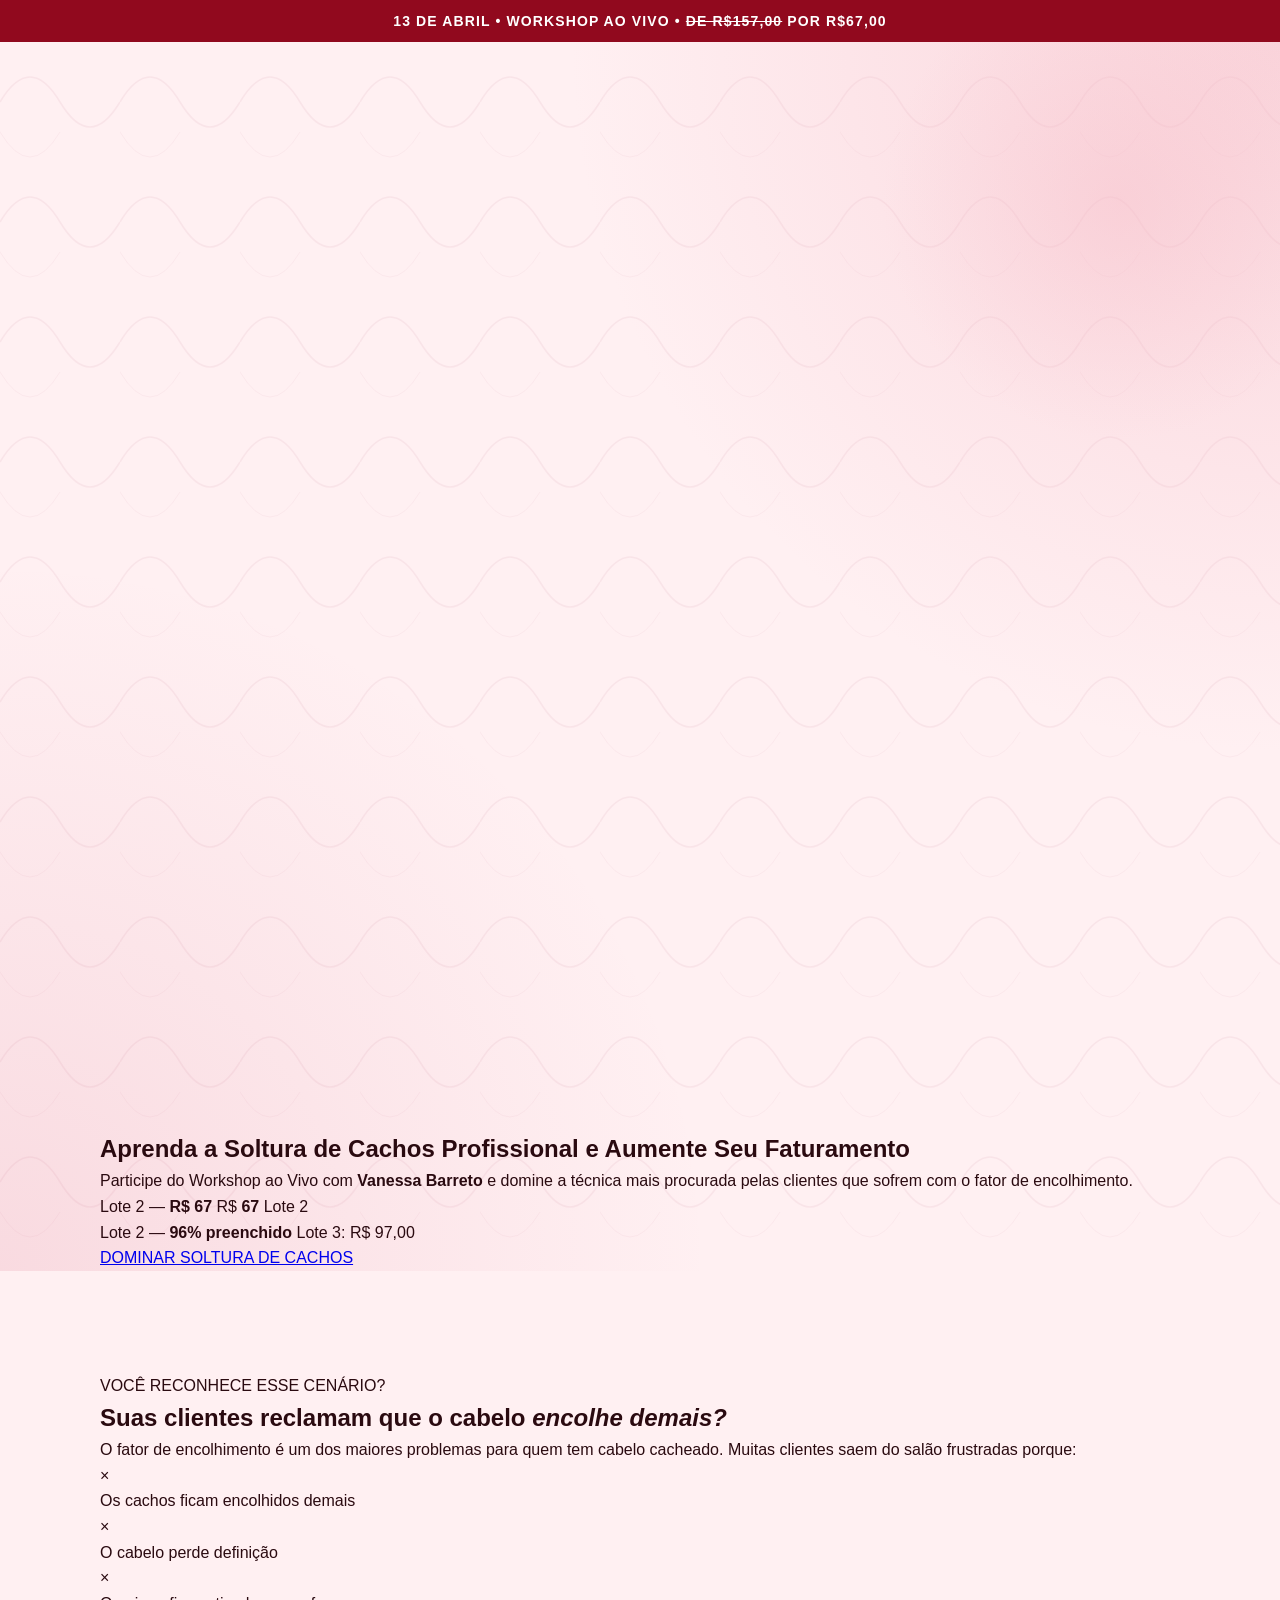
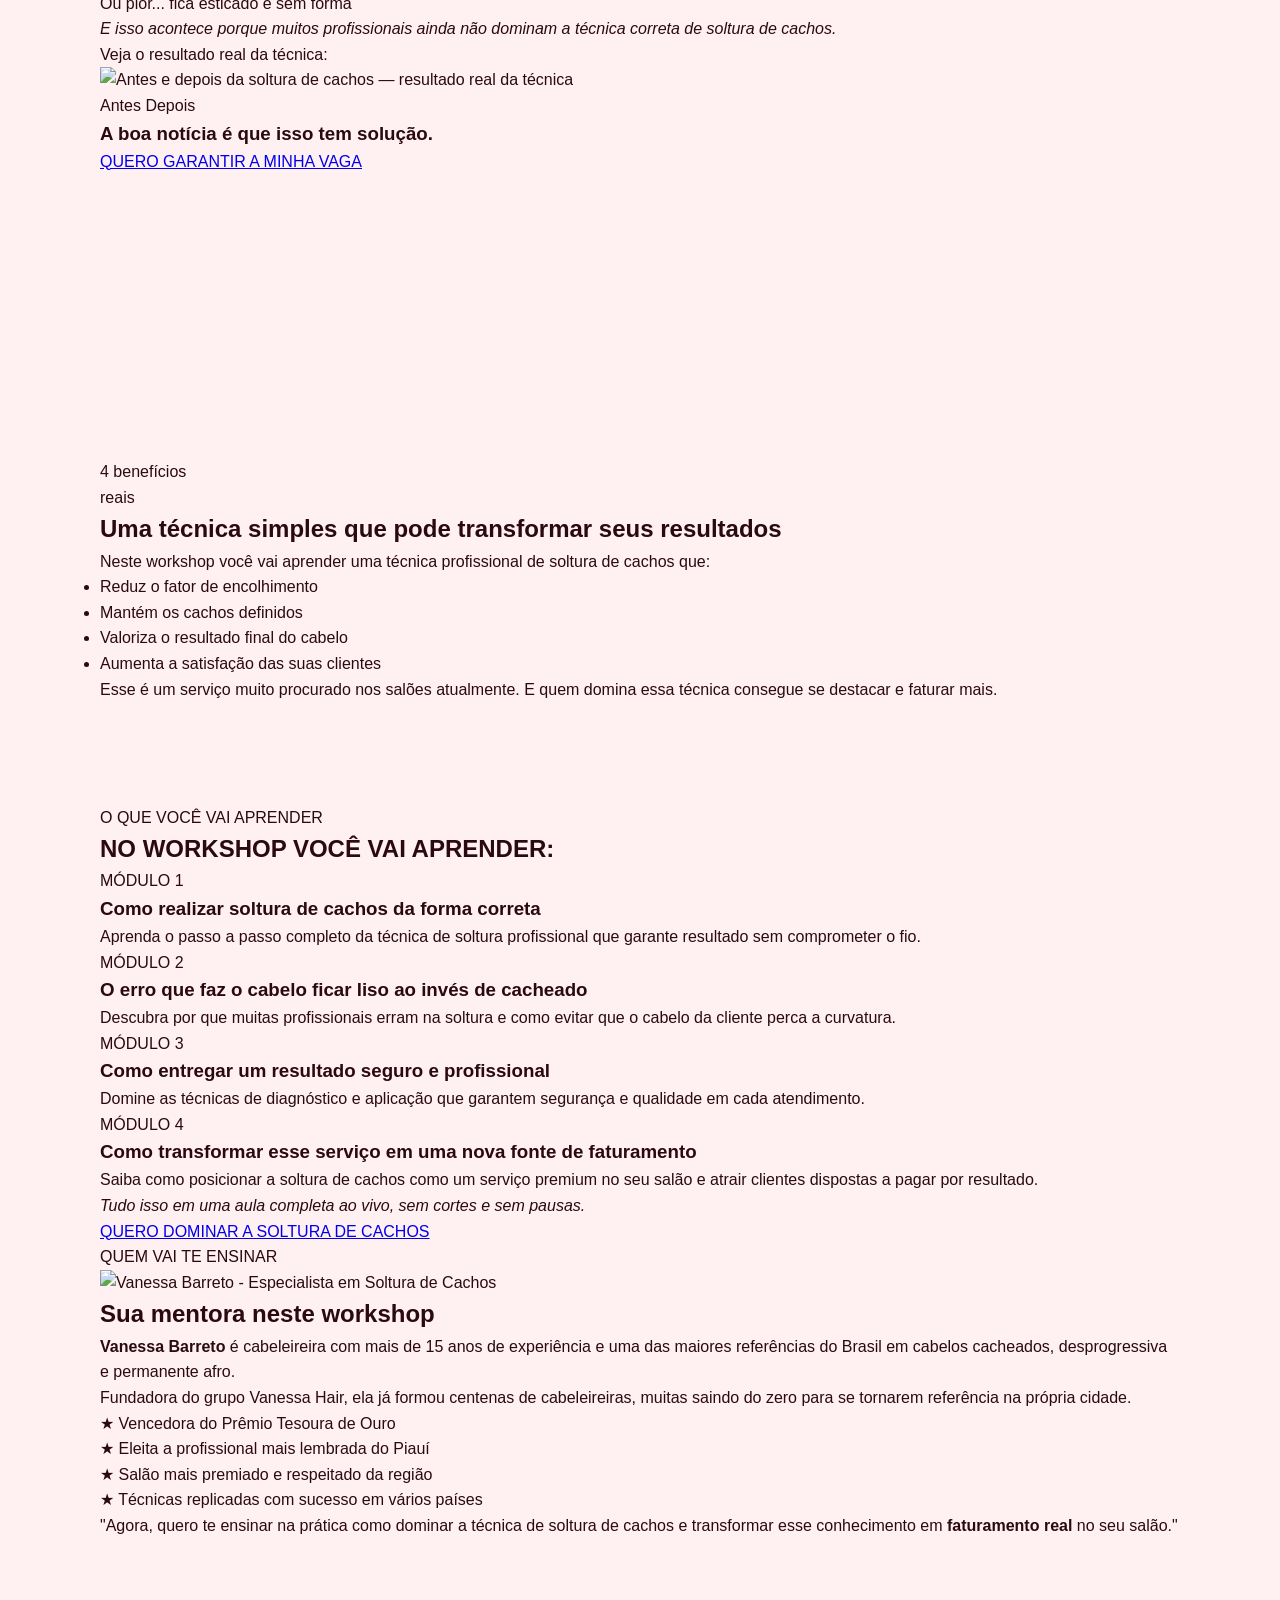
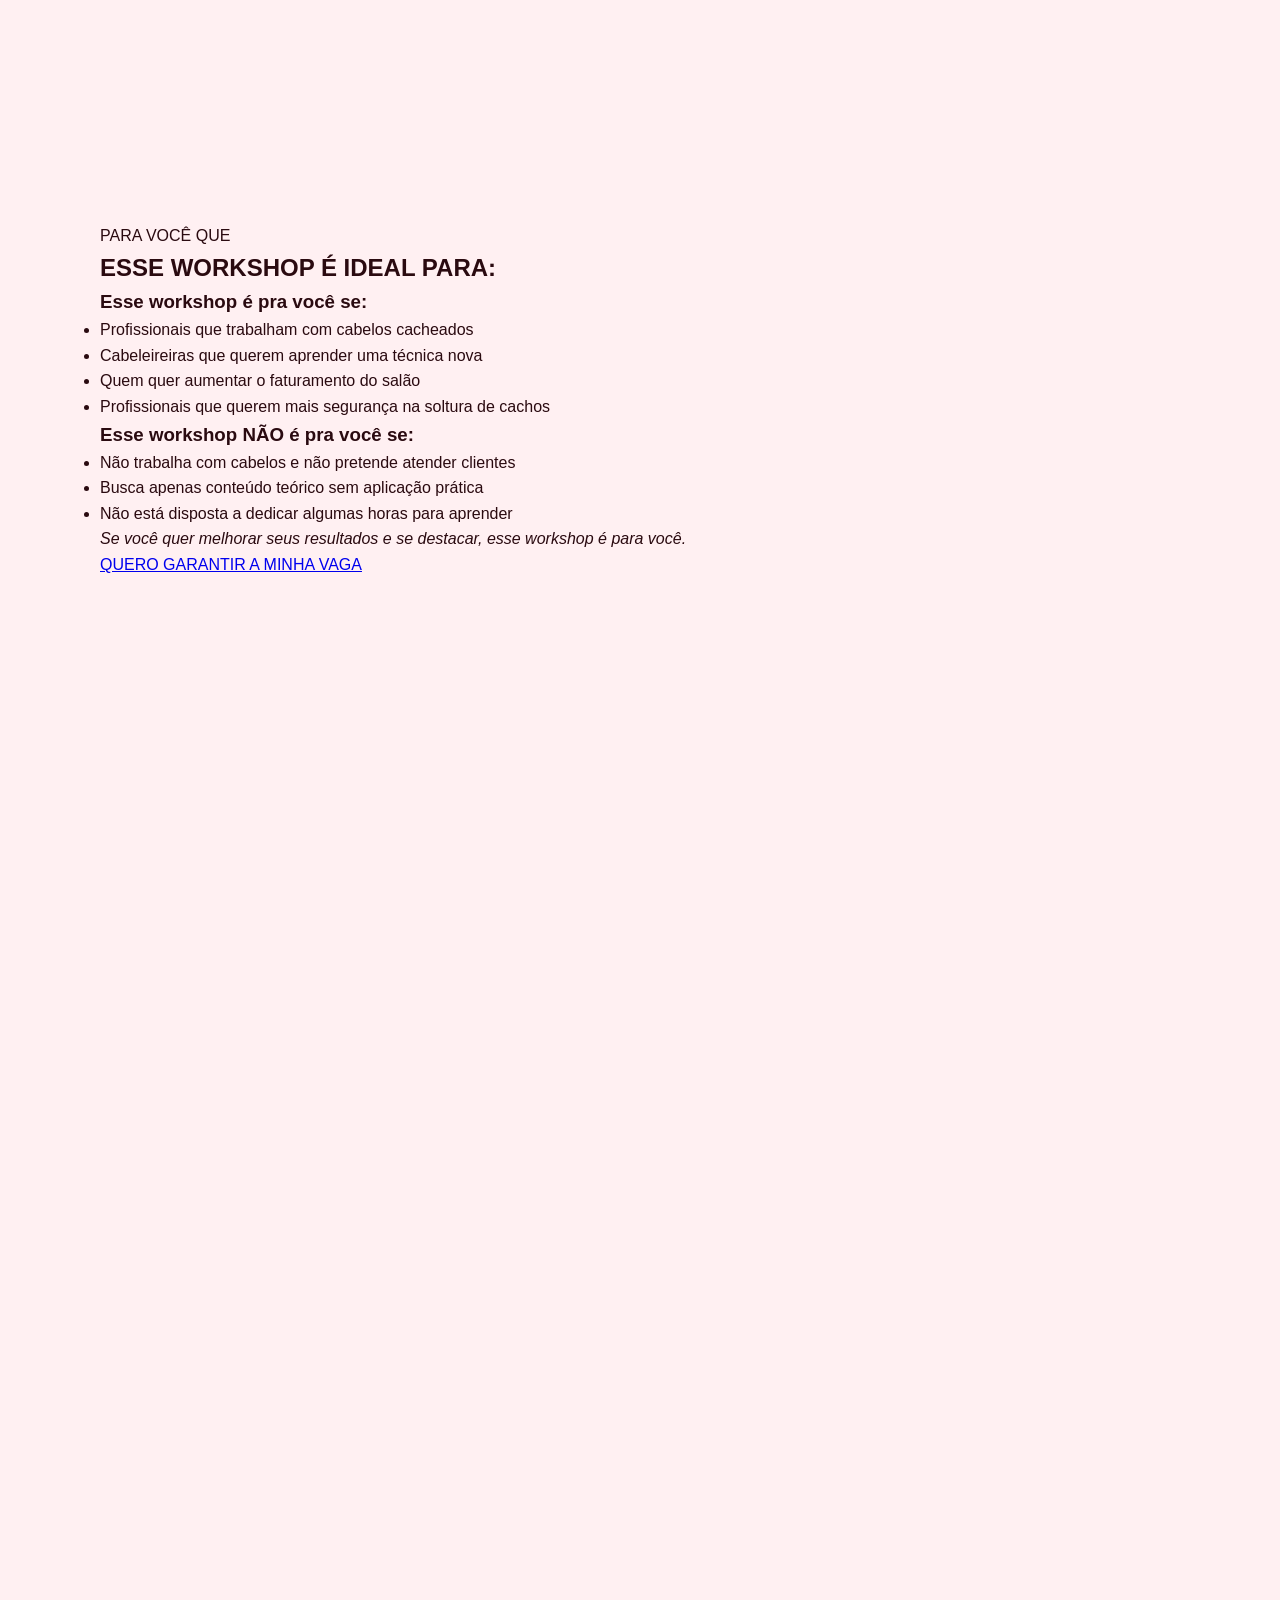
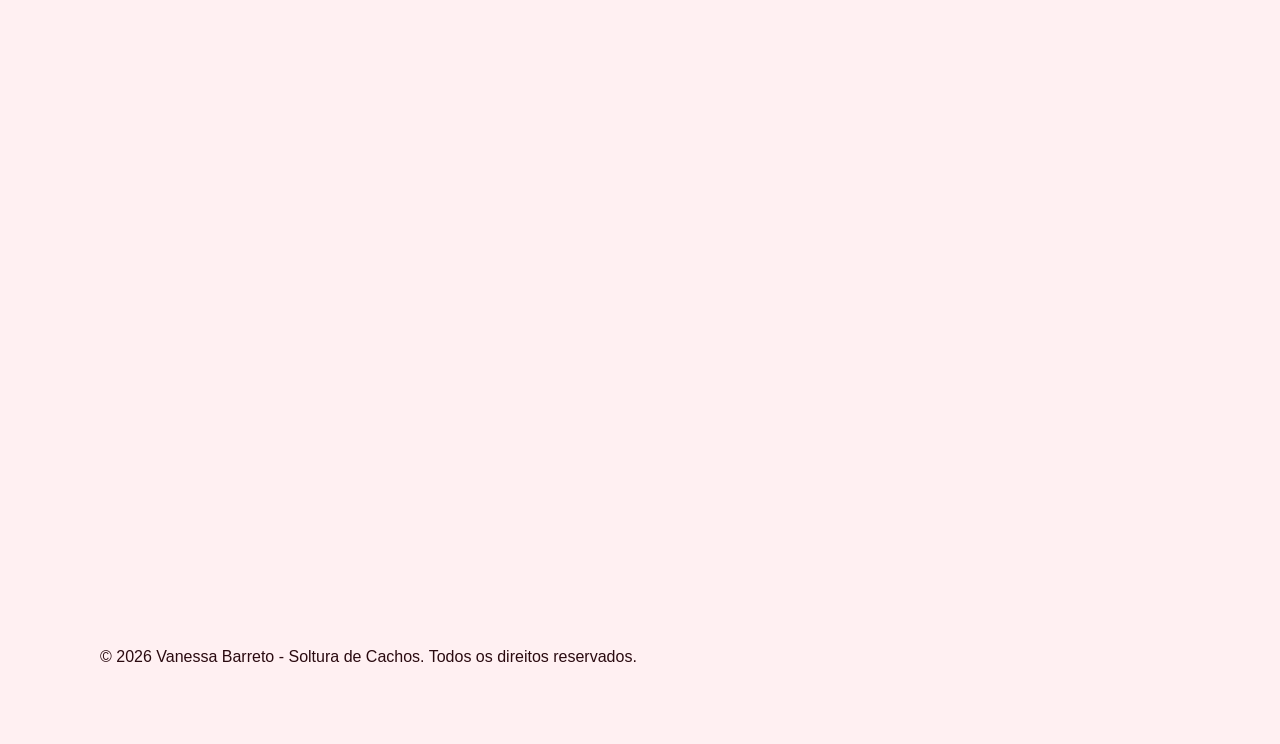
==== commit 43bdc14b: "Publicando workshop-cachos-v2 como versão ativa e movendo anterior para _backup_v2" ====
--- a/index.html
+++ b/index.html
@@ -1,18 +1,21 @@
 <!DOCTYPE html>
 <html lang="pt-BR">
+
 <head>
   <meta charset="UTF-8">
   <meta name="viewport" content="width=device-width, initial-scale=1.0">
 
   <title>Soltura de Cachos | Workshop ao Vivo — Vanessa Barreto</title>
-  <meta name="description" content="Workshop ao vivo de soltura de cachos profissional com Vanessa Barreto. Domine a técnica mais procurada e aumente seu faturamento. De R$157 por R$67.">
+  <meta name="description"
+    content="Workshop ao vivo de soltura de cachos profissional com Vanessa Barreto. Domine a técnica mais procurada e aumente seu faturamento. De R$157 por R$67.">
 
   <!-- Open Graph -->
   <meta property="og:title" content="Soltura de Cachos | Workshop ao Vivo — Vanessa Barreto">
-  <meta property="og:description" content="Workshop ao vivo de soltura de cachos profissional. Domine a técnica e aumente seu faturamento. De R$157 por R$67.">
+  <meta property="og:description"
+    content="Workshop ao vivo de soltura de cachos profissional. Domine a técnica e aumente seu faturamento. De R$157 por R$67.">
   <meta property="og:type" content="website">
-  <meta property="og:image" content="/.netlify/images?url=/images/hero-desktop.webp&w=1200&q=80">
-  <meta property="og:url" content="https://vanessa-soltura-de-cachos.netlify.app">
+  <meta property="og:image" content="">
+  <meta property="og:url" content="">
 
   <!-- Favicon -->
   <link rel="icon" type="image/svg+xml" href="/favicon.svg">
@@ -20,22 +23,21 @@
   <!-- Fonts: Cormorant Garamond + Work Sans -->
   <link rel="preconnect" href="https://fonts.googleapis.com">
   <link rel="preconnect" href="https://fonts.gstatic.com" crossorigin>
-  <link href="https://fonts.googleapis.com/css2?family=Cormorant+Garamond:ital,wght@0,700;1,700&family=Work+Sans:wght@400;600;700&display=swap" rel="stylesheet">
+  <link
+    href="https://fonts.googleapis.com/css2?family=Cormorant+Garamond:ital,wght@0,700;1,700&family=Work+Sans:wght@400;600;700&display=swap"
+    rel="stylesheet">
 
   <!-- AOS (non-blocking) -->
   <link href="https://unpkg.com/aos@2.3.4/dist/aos.css" rel="stylesheet" media="print" onload="this.media='all'">
-  <noscript><link href="https://unpkg.com/aos@2.3.4/dist/aos.css" rel="stylesheet"></noscript>
+  <noscript>
+    <link href="https://unpkg.com/aos@2.3.4/dist/aos.css" rel="stylesheet">
+  </noscript>
   <link rel="preconnect" href="https://unpkg.com">
 
-  <link rel="stylesheet" href="/style.css?v=4.0">
-  <script>
-    if (localStorage.getItem('force_update') !== '4.0') {
-      localStorage.setItem('force_update', '4.0');
-      location.reload(true);
-    }
-  </script>
+  <link rel="stylesheet" href="style.css">
 
 </head>
+
 <body>
 
   <header class="top-bar">
@@ -52,9 +54,10 @@
     <section class="hero">
       <div class="hero-bg">
         <picture>
-          <source media="(max-width: 767px)" srcset="/.netlify/images?url=/images/hero-mobile.webp&w=800&q=80" type="image/webp">
-          <source media="(min-width: 768px)" srcset="/.netlify/images?url=/images/hero-desktop.webp&w=1920&q=80" type="image/webp">
-          <img src="/.netlify/images?url=/images/hero-desktop.webp&w=1920&q=80" alt="" width="1920" height="1080" decoding="async" fetchpriority="high" aria-hidden="true" loading="eager">
+          <source media="(max-width: 767px)" srcset="/.netlify/images?url=/hero-mobile.webp&w=800&q=80" type="image/webp">
+          <source media="(min-width: 768px)" srcset="/.netlify/images?url=/hero-desktop.webp&w=1920&q=80" type="image/webp">
+          <img src="/.netlify/images?url=/hero-desktop.webp&w=1920&q=80" alt="" width="1920" height="1080" decoding="async" fetchpriority="high"
+            aria-hidden="true">
         </picture>
       </div>
       <div class="hero-overlay" aria-hidden="true"></div>
@@ -66,7 +69,8 @@
         </h1>
 
         <p class="hero-sub" data-aos="fade-up" data-aos-delay="150">
-          Participe do Workshop ao Vivo com <strong>Vanessa Barreto</strong> e domine a técnica mais procurada pelas clientes que sofrem com o fator de encolhimento.
+          Participe do Workshop ao Vivo com <strong>Vanessa Barreto</strong> e domine a técnica mais procurada pelas
+          clientes que sofrem com o fator de encolhimento.
         </p>
 
         <div class="hero-price" data-aos="fade-up" data-aos-delay="300">
@@ -80,7 +84,8 @@
             <span class="lot-progress-label">Lote 2 — <strong>96% preenchido</strong></span>
             <span class="lot-progress-next">Lote 3: R$ 97,00</span>
           </div>
-          <div class="lot-progress-bar" role="progressbar" aria-valuenow="96" aria-valuemin="0" aria-valuemax="100" aria-label="96% das vagas do lote 2 preenchidas">
+          <div class="lot-progress-bar" role="progressbar" aria-valuenow="96" aria-valuemin="0" aria-valuemax="100"
+            aria-label="96% das vagas do lote 2 preenchidas">
             <div class="lot-progress-fill"></div>
           </div>
         </div>
@@ -101,7 +106,8 @@
           Suas clientes reclamam que o cabelo <em>encolhe demais?</em>
         </h2>
         <p class="proof-sub" data-aos="fade-up" data-aos-delay="100">
-          O fator de encolhimento é um dos maiores problemas para quem tem cabelo cacheado. Muitas clientes saem do salão frustradas porque:
+          O fator de encolhimento é um dos maiores problemas para quem tem cabelo cacheado. Muitas clientes saem do
+          salão frustradas porque:
         </p>
         <div class="proof-grid proof-grid--cards">
           <div class="proof-card" data-aos="fade-up" data-aos-delay="0">
@@ -123,7 +129,8 @@
         <div class="proof-result" data-aos="fade-up">
           <p class="proof-result-label">Veja o resultado real da técnica:</p>
           <div class="proof-result-img">
-            <img src="/.netlify/images?url=/images/antes-depois.webp&w=800&q=80" alt="Antes e depois da soltura de cachos — resultado real da técnica" width="567" height="1008" loading="lazy" decoding="async">
+            <img src="/.netlify/images?url=/antes-depois.webp&w=800&q=80" alt="Antes e depois da soltura de cachos — resultado real da técnica"
+              width="567" height="1008" loading="lazy" decoding="async">
             <div class="proof-result-tags">
               <span class="proof-tag proof-tag--antes">Antes</span>
               <span class="proof-tag proof-tag--depois">Depois</span>
@@ -162,7 +169,8 @@
               <li>Aumenta a satisfação das suas clientes</li>
             </ul>
             <p class="what-is-footnote">
-              Esse é um serviço muito procurado nos salões atualmente. E quem domina essa técnica consegue se destacar e faturar mais.
+              Esse é um serviço muito procurado nos salões atualmente. E quem domina essa técnica consegue se destacar e
+              faturar mais.
             </p>
           </div>
         </div>
@@ -184,7 +192,8 @@
               <span class="timeline-day">MÓDULO 1</span>
               <h3>Como realizar soltura de cachos da forma correta</h3>
               <div class="timeline-result">
-                <p>Aprenda o passo a passo completo da técnica de soltura profissional que garante resultado sem comprometer o fio.</p>
+                <p>Aprenda o passo a passo completo da técnica de soltura profissional que garante resultado sem
+                  comprometer o fio.</p>
               </div>
             </div>
           </div>
@@ -193,7 +202,8 @@
               <span class="timeline-day">MÓDULO 2</span>
               <h3>O erro que faz o cabelo ficar liso ao invés de cacheado</h3>
               <div class="timeline-result">
-                <p>Descubra por que muitas profissionais erram na soltura e como evitar que o cabelo da cliente perca a curvatura.</p>
+                <p>Descubra por que muitas profissionais erram na soltura e como evitar que o cabelo da cliente perca a
+                  curvatura.</p>
               </div>
             </div>
           </div>
@@ -202,7 +212,8 @@
               <span class="timeline-day">MÓDULO 3</span>
               <h3>Como entregar um resultado seguro e profissional</h3>
               <div class="timeline-result timeline-result--highlight">
-                <p>Domine as técnicas de diagnóstico e aplicação que garantem segurança e qualidade em cada atendimento.</p>
+                <p>Domine as técnicas de diagnóstico e aplicação que garantem segurança e qualidade em cada atendimento.
+                </p>
               </div>
             </div>
           </div>
@@ -211,7 +222,8 @@
               <span class="timeline-day">MÓDULO 4</span>
               <h3>Como transformar esse serviço em uma nova fonte de faturamento</h3>
               <div class="timeline-result">
-                <p>Saiba como posicionar a soltura de cachos como um serviço premium no seu salão e atrair clientes dispostas a pagar por resultado.</p>
+                <p>Saiba como posicionar a soltura de cachos como um serviço premium no seu salão e atrair clientes
+                  dispostas a pagar por resultado.</p>
               </div>
             </div>
           </div>
@@ -235,12 +247,15 @@
         <p class="about-overline" data-aos="fade-up">QUEM VAI TE ENSINAR</p>
         <div class="about-wrapper" data-aos="fade-up">
           <div class="about-foto">
-            <img src="/.netlify/images?url=/images/hero-mobile.webp&w=480&q=80" alt="Vanessa Barreto - Especialista em Soltura de Cachos" loading="lazy" width="480" height="600" decoding="async">
+            <img src="/.netlify/images?url=/hero-mobile.webp&w=600&q=80" alt="Vanessa Barreto - Especialista em Soltura de Cachos" loading="lazy"
+              width="480" height="600" decoding="async">
           </div>
           <div class="about-text">
             <h2>Sua mentora neste <span class="about-highlight-inline">workshop</span></h2>
-            <p><strong>Vanessa Barreto</strong> é cabeleireira com mais de 15 anos de experiência e uma das maiores referências do Brasil em cabelos cacheados, desprogressiva e permanente afro.</p>
-            <p>Fundadora do grupo Vanessa Hair, ela já formou centenas de cabeleireiras, muitas saindo do zero para se tornarem referência na própria cidade.</p>
+            <p><strong>Vanessa Barreto</strong> é cabeleireira com mais de 15 anos de experiência e uma das maiores
+              referências do Brasil em cabelos cacheados, desprogressiva e permanente afro.</p>
+            <p>Fundadora do grupo Vanessa Hair, ela já formou centenas de cabeleireiras, muitas saindo do zero para se
+              tornarem referência na própria cidade.</p>
 
             <div class="about-stats-row">
               <div class="about-stat-item">
@@ -262,7 +277,8 @@
             </div>
 
             <blockquote class="about-quote">
-              "Agora, quero te ensinar na prática como dominar a técnica de soltura de cachos e transformar esse conhecimento em <strong>faturamento real</strong> no seu salão."
+              "Agora, quero te ensinar na prática como dominar a técnica de soltura de cachos e transformar esse
+              conhecimento em <strong>faturamento real</strong> no seu salão."
             </blockquote>
           </div>
         </div>
@@ -330,7 +346,8 @@
               <span>13 DE ABRIL</span>
             </div>
             <div class="preco-progress">
-              <div class="preco-progress-bar" role="progressbar" aria-valuenow="96" aria-valuemin="0" aria-valuemax="100" aria-label="96% das vagas vendidas"></div>
+              <div class="preco-progress-bar" role="progressbar" aria-valuenow="96" aria-valuemin="0"
+                aria-valuemax="100" aria-label="96% das vagas vendidas"></div>
               <span class="preco-progress-text">96% vendido</span>
             </div>
             <ul class="preco-features">
@@ -339,7 +356,8 @@
               <li>Conteúdo prático e direto</li>
               <li>Certificado de participação</li>
             </ul>
-            <a href="https://pay.hotmart.com/L104762066L?checkoutMode=10" class="btn-primary btn-preco" target="_blank" rel="noopener noreferrer">QUERO AGORA <span class="sr-only">(abre em nova aba)</span></a>
+            <a href="https://pay.hotmart.com/L104762066L?checkoutMode=10" class="btn-primary btn-preco" target="_blank"
+              rel="noopener noreferrer">QUERO AGORA <span class="sr-only">(abre em nova aba)</span></a>
           </div>
 
           <!-- LOTE 3 - EM BREVE -->
@@ -383,31 +401,28 @@
         <div class="faq-list" data-aos="fade-up" data-aos-delay="100">
           <details class="faq-item">
             <summary>Esse curso é o mesmo que Permanente Afro?</summary>
-            <p>Não. A soltura de cachos é uma técnica diferente da permanente afro. Neste workshop, o foco é exclusivamente na soltura profissional de cachos.</p>
+            <p>Não. A soltura de cachos é uma técnica diferente da permanente afro. Neste workshop, o foco é
+              exclusivamente na soltura profissional de cachos.</p>
           </details>
           <details class="faq-item">
             <summary>Vou aprender Permanente Afro nesse curso?</summary>
-            <p>Não. O conteúdo é focado na técnica de soltura de cachos. Se você busca aprender permanente afro, temos outros treinamentos específicos.</p>
+            <p>Não. O conteúdo é focado na técnica de soltura de cachos. Se você busca aprender permanente afro, temos
+              outros treinamentos específicos.</p>
           </details>
           <details class="faq-item">
             <summary>Esse curso é indicado para autoaplicação?</summary>
-            <p>O workshop é voltado para profissionais que desejam oferecer esse serviço no salão. Não é indicado para autoaplicação.</p>
+            <p>O workshop é voltado para profissionais que desejam oferecer esse serviço no salão. Não é indicado para
+              autoaplicação.</p>
           </details>
           <details class="faq-item">
             <summary>Vou poder comprar os produtos utilizados na técnica?</summary>
-            <p>Sim. Durante o workshop, Vanessa vai indicar os produtos que utiliza. Você poderá adquiri-los separadamente.</p>
-          </details>
-          <details class="faq-item">
-            <summary>O acesso à gravação está incluso?</summary>
-            <p>O acesso à gravação está disponível como bônus para quem participar ao vivo. Consulte as condições no momento da inscrição.</p>
-          </details>
-          <details class="faq-item">
-            <summary>Se eu não puder assistir ao vivo, vou ter acesso depois?</summary>
-            <p>Sim. O replay ficará disponível por tempo limitado para quem adquiriu o workshop.</p>
+            <p>Sim. Durante o workshop, Vanessa vai indicar os produtos que utiliza. Você poderá adquiri-los
+              separadamente.</p>
           </details>
           <details class="faq-item">
             <summary>Preciso ter experiência para fazer o curso?</summary>
-            <p>Não. O workshop foi pensado tanto para profissionais com experiência quanto para quem está começando a trabalhar com cabelos cacheados.</p>
+            <p>Não. O workshop foi pensado tanto para profissionais com experiência quanto para quem está começando a
+              trabalhar com cabelos cacheados.</p>
           </details>
           <details class="faq-item">
             <summary>Recebo certificado?</summary>
@@ -415,7 +430,8 @@
           </details>
           <details class="faq-item">
             <summary>Vou sair pronta para atender clientes?</summary>
-            <p>Sim. O workshop é 100% prático. Ao final, você terá segurança para aplicar a técnica de soltura nas suas clientes.</p>
+            <p>Sim. O workshop é 100% prático. Ao final, você terá segurança para aplicar a técnica de soltura nas suas
+              clientes.</p>
           </details>
           <details class="faq-item">
             <summary>Preciso comprar os produtos obrigatoriamente?</summary>
@@ -427,7 +443,8 @@
           </details>
           <details class="faq-item">
             <summary>Esse curso é para qualquer tipo de cabelo?</summary>
-            <p>O workshop é focado em cabelos que passaram por processos químicos de alisamento e desejam voltar à curvatura natural.</p>
+            <p>O workshop é focado em cabelos que passaram por processos químicos de alisamento e desejam voltar à
+              curvatura natural.</p>
           </details>
         </div>
       </div>
@@ -441,7 +458,8 @@
       <div class="container final-cta-content">
         <p class="final-cta-overline" data-aos="fade-up">NÃO PERCA ESSA CHANCE</p>
         <h2 class="final-cta-title" data-aos="zoom-in">
-          Essa pode ser a oportunidade que você precisava para aprender uma técnica muito procurada e aumentar o faturamento do seu salão.
+          Essa pode ser a oportunidade que você precisava para aprender uma técnica muito procurada e aumentar o
+          faturamento do seu salão.
         </h2>
         <p class="final-cta-sub" data-aos="fade-up" data-aos-delay="100">
           Clique no botão abaixo e garanta sua vaga agora.
@@ -470,21 +488,26 @@
 
   <!-- AOS -->
   <script src="https://unpkg.com/aos@2.3.4/dist/aos.js"></script>
-  <script src="/script.js"></script>
+  <script src="script.js"></script>
 
   <!-- Meta Pixel -->
   <script>
-  !function(f,b,e,v,n,t,s)
-  {if(f.fbq)return;n=f.fbq=function(){n.callMethod?
-  n.callMethod.apply(n,arguments):n.queue.push(arguments)};
-  if(!f._fbq)f._fbq=n;n.push=n;n.loaded=!0;n.version='2.0';
-  n.queue=[];t=b.createElement(e);t.async=!0;
-  t.src=v;s=b.getElementsByTagName(e)[0];
-  s.parentNode.insertBefore(t,s)}(window, document,'script',
-  'https://connect.facebook.net/en_US/fbevents.js');
-  fbq('init', '1024462642085075');
-  fbq('track', 'PageView');
+    !function (f, b, e, v, n, t, s) {
+      if (f.fbq) return; n = f.fbq = function () {
+        n.callMethod ?
+        n.callMethod.apply(n, arguments) : n.queue.push(arguments)
+      };
+      if (!f._fbq) f._fbq = n; n.push = n; n.loaded = !0; n.version = '2.0';
+      n.queue = []; t = b.createElement(e); t.async = !0;
+      t.src = v; s = b.getElementsByTagName(e)[0];
+      s.parentNode.insertBefore(t, s)
+    }(window, document, 'script',
+      'https://connect.facebook.net/en_US/fbevents.js');
+    fbq('init', '1024462642085075');
+    fbq('track', 'PageView');
   </script>
-  <noscript><img height="1" width="1" style="display:none" src="https://www.facebook.com/tr?id=1024462642085075&ev=PageView&noscript=1" alt=""></noscript>
+  <noscript><img height="1" width="1" style="display:none"
+      src="https://www.facebook.com/tr?id=1024462642085075&ev=PageView&noscript=1" alt=""></noscript>
 </body>
-</html>
+
+</html>
